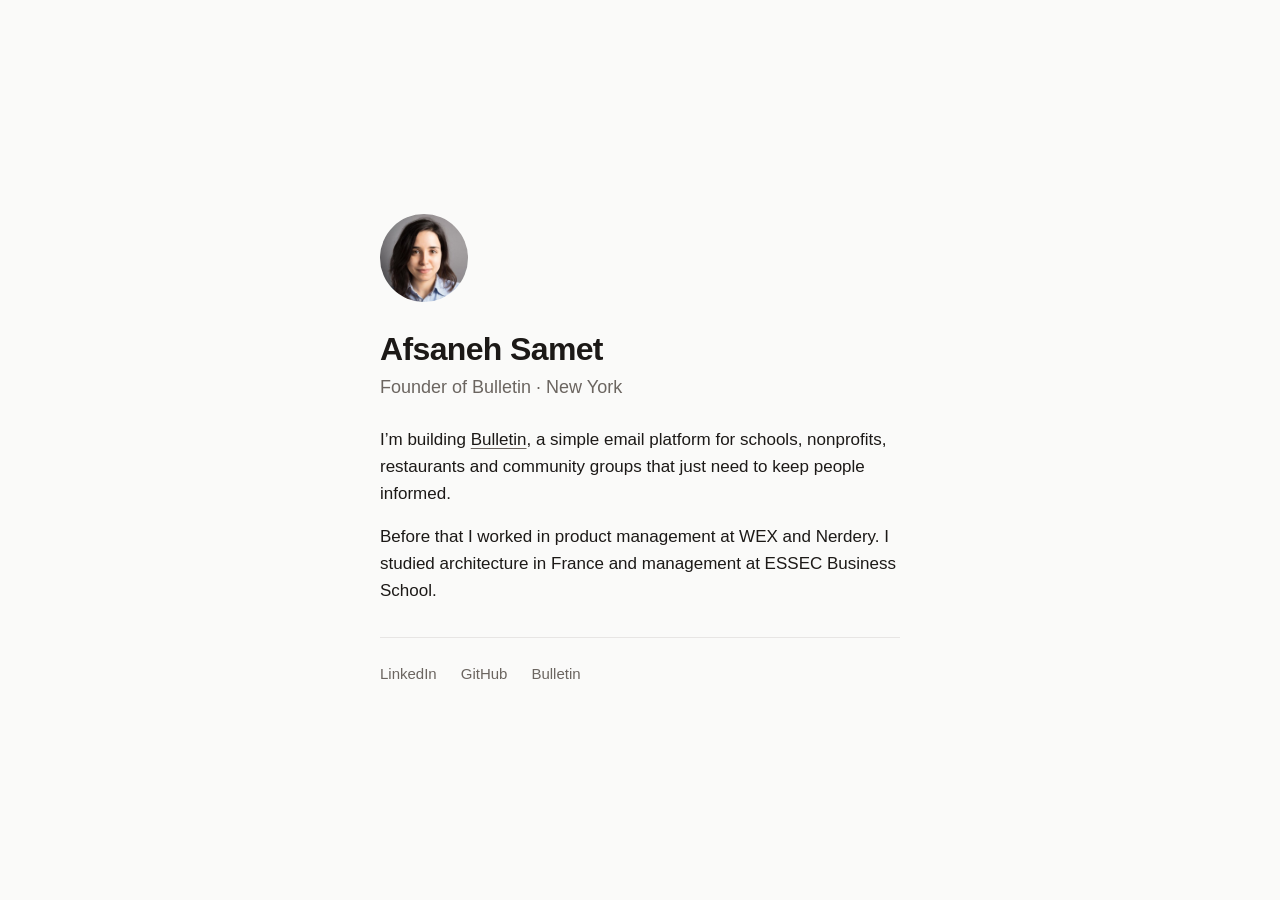
==== index.html @ 3fd0a4ca "Add simple personal landing page Co-Authored-By: Claude Opus 5.5 <noreply@anthropic.com>" ====
<!doctype html>
<html lang="en">
<head>
  <meta charset="utf-8">
  <meta name="viewport" content="width=device-width, initial-scale=1">
  <title>Afsaneh Samet</title>
  <meta name="description" content="Afsaneh Samet, founder of Bulletin. Based in New York.">
  <meta property="og:title" content="Afsaneh Samet">
  <meta property="og:description" content="Founder of Bulletin. Based in New York.">
  <meta property="og:image" content="https://afsanehs.github.io/assets/afsaneh.jpg">
  <meta name="color-scheme" content="light dark">
  <style>
    :root {
      --bg: #fafaf9;
      --text: #1c1917;
      --muted: #6b6560;
      --line: #e7e5e4;
      --accent: #1c1917;
    }
    @media (prefers-color-scheme: dark) {
      :root {
        --bg: #161514;
        --text: #f5f5f4;
        --muted: #a8a29e;
        --line: #33302e;
        --accent: #f5f5f4;
      }
    }
    * { box-sizing: border-box; }
    html, body { height: 100%; }
    body {
      margin: 0;
      display: grid;
      place-items: center;
      padding: 48px 24px;
      background: var(--bg);
      color: var(--text);
      font: 17px/1.6 -apple-system, BlinkMacSystemFont, "Segoe UI", Roboto, "Helvetica Neue", Arial, sans-serif;
      -webkit-font-smoothing: antialiased;
    }
    main { width: 100%; max-width: 520px; }
    img {
      display: block;
      width: 88px;
      height: 88px;
      margin-bottom: 28px;
      border-radius: 50%;
      object-fit: cover;
    }
    h1 {
      margin: 0;
      font-size: 32px;
      font-weight: 650;
      letter-spacing: -0.02em;
      line-height: 1.2;
    }
    .role { margin: 4px 0 24px; color: var(--muted); font-size: 18px; }
    p { margin: 0 0 16px; }
    a { color: inherit; }
    .bio a { text-decoration-color: var(--muted); text-underline-offset: 3px; }
    .bio a:hover { text-decoration-color: var(--accent); }
    nav {
      display: flex;
      flex-wrap: wrap;
      gap: 8px 24px;
      margin-top: 32px;
      padding-top: 24px;
      border-top: 1px solid var(--line);
    }
    nav a { color: var(--muted); font-size: 15px; text-decoration: none; }
    nav a:hover { color: var(--text); }
  </style>
</head>
<body>
  <main>
    <img src="assets/afsaneh.jpg" alt="Afsaneh Samet" width="88" height="88">
    <h1>Afsaneh Samet</h1>
    <p class="role">Founder of Bulletin · New York</p>
    <div class="bio">
      <p>I’m building <a href="https://ourbulletin.co">Bulletin</a>, a simple email platform for schools, nonprofits, restaurants and community groups that just need to keep people informed.</p>
      <p>Before that I worked in product management at WEX and Nerdery. I studied architecture in France and management at ESSEC Business School.</p>
    </div>
    <nav aria-label="Links">
      <a href="https://www.linkedin.com/in/afsaneh-samet/">LinkedIn</a>
      <a href="https://github.com/afsanehs">GitHub</a>
      <a href="https://ourbulletin.co">Bulletin</a>
    </nav>
  </main>
</body>
</html>
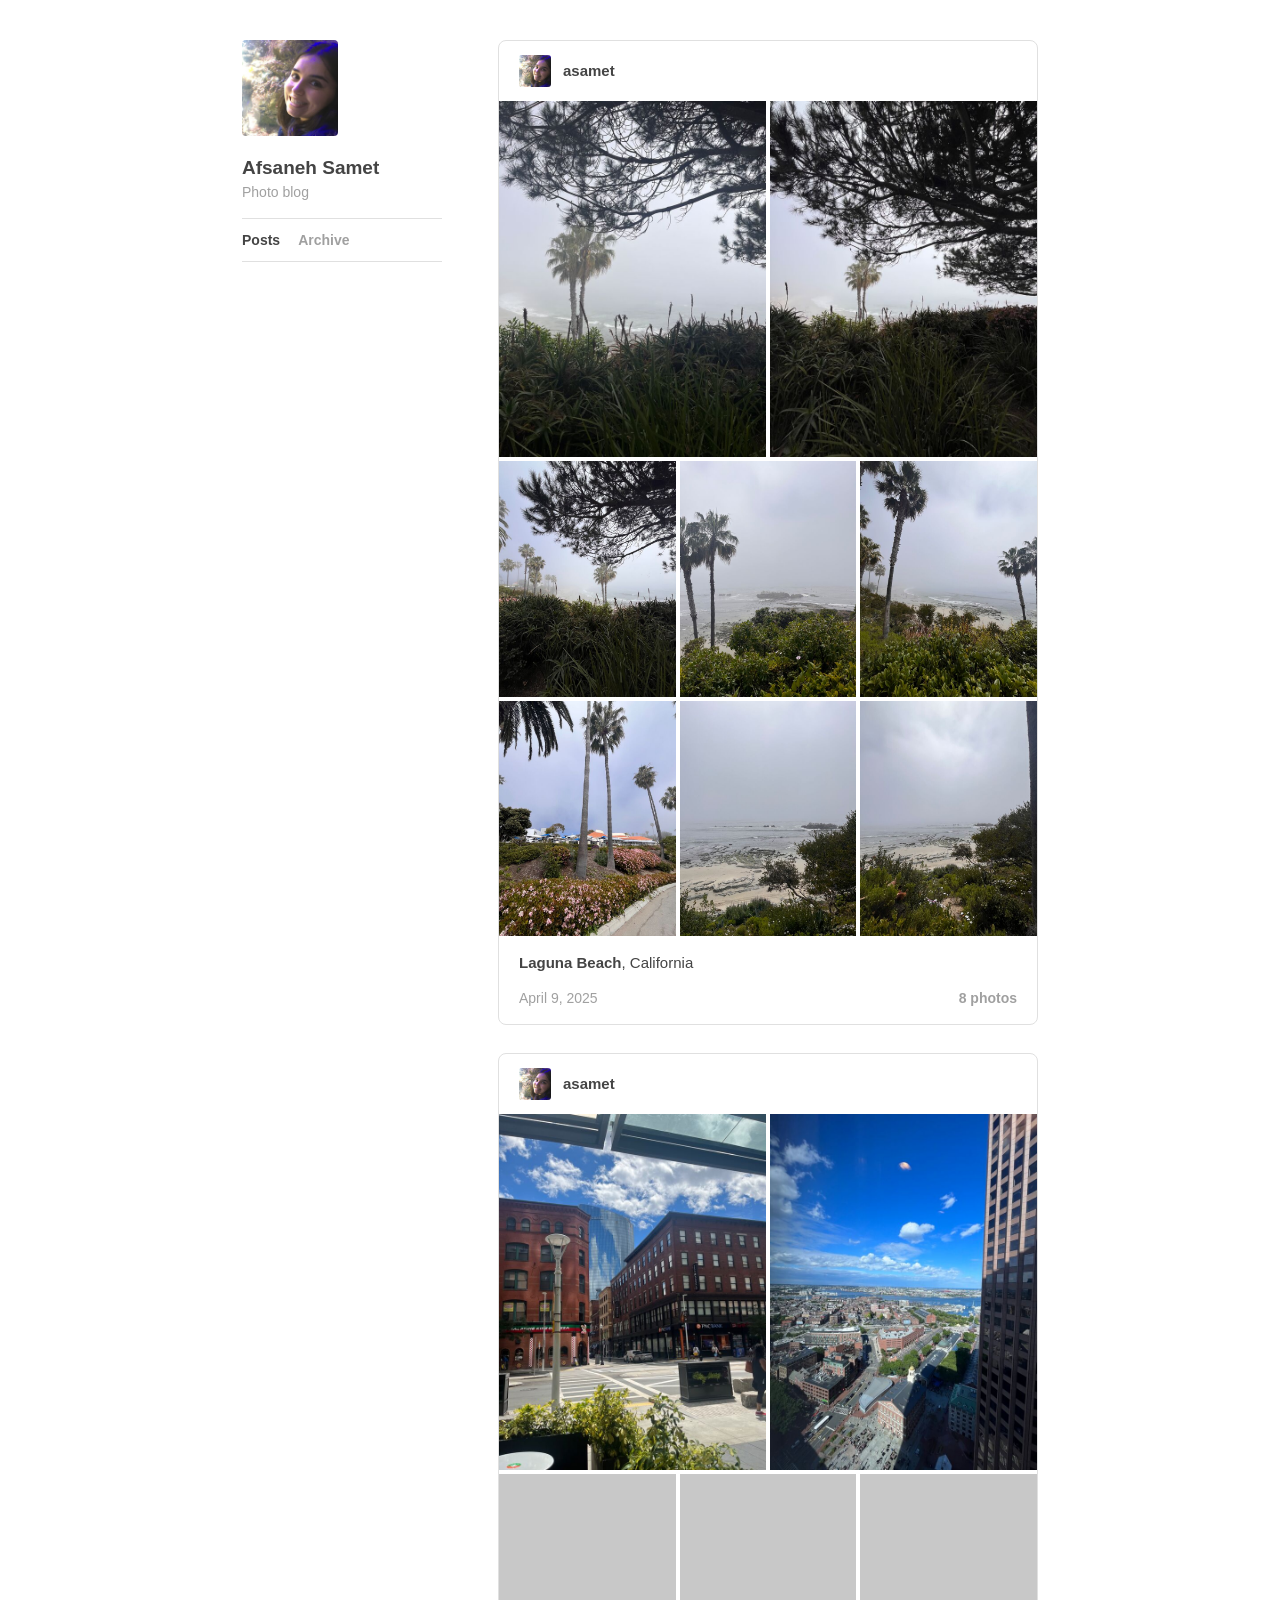
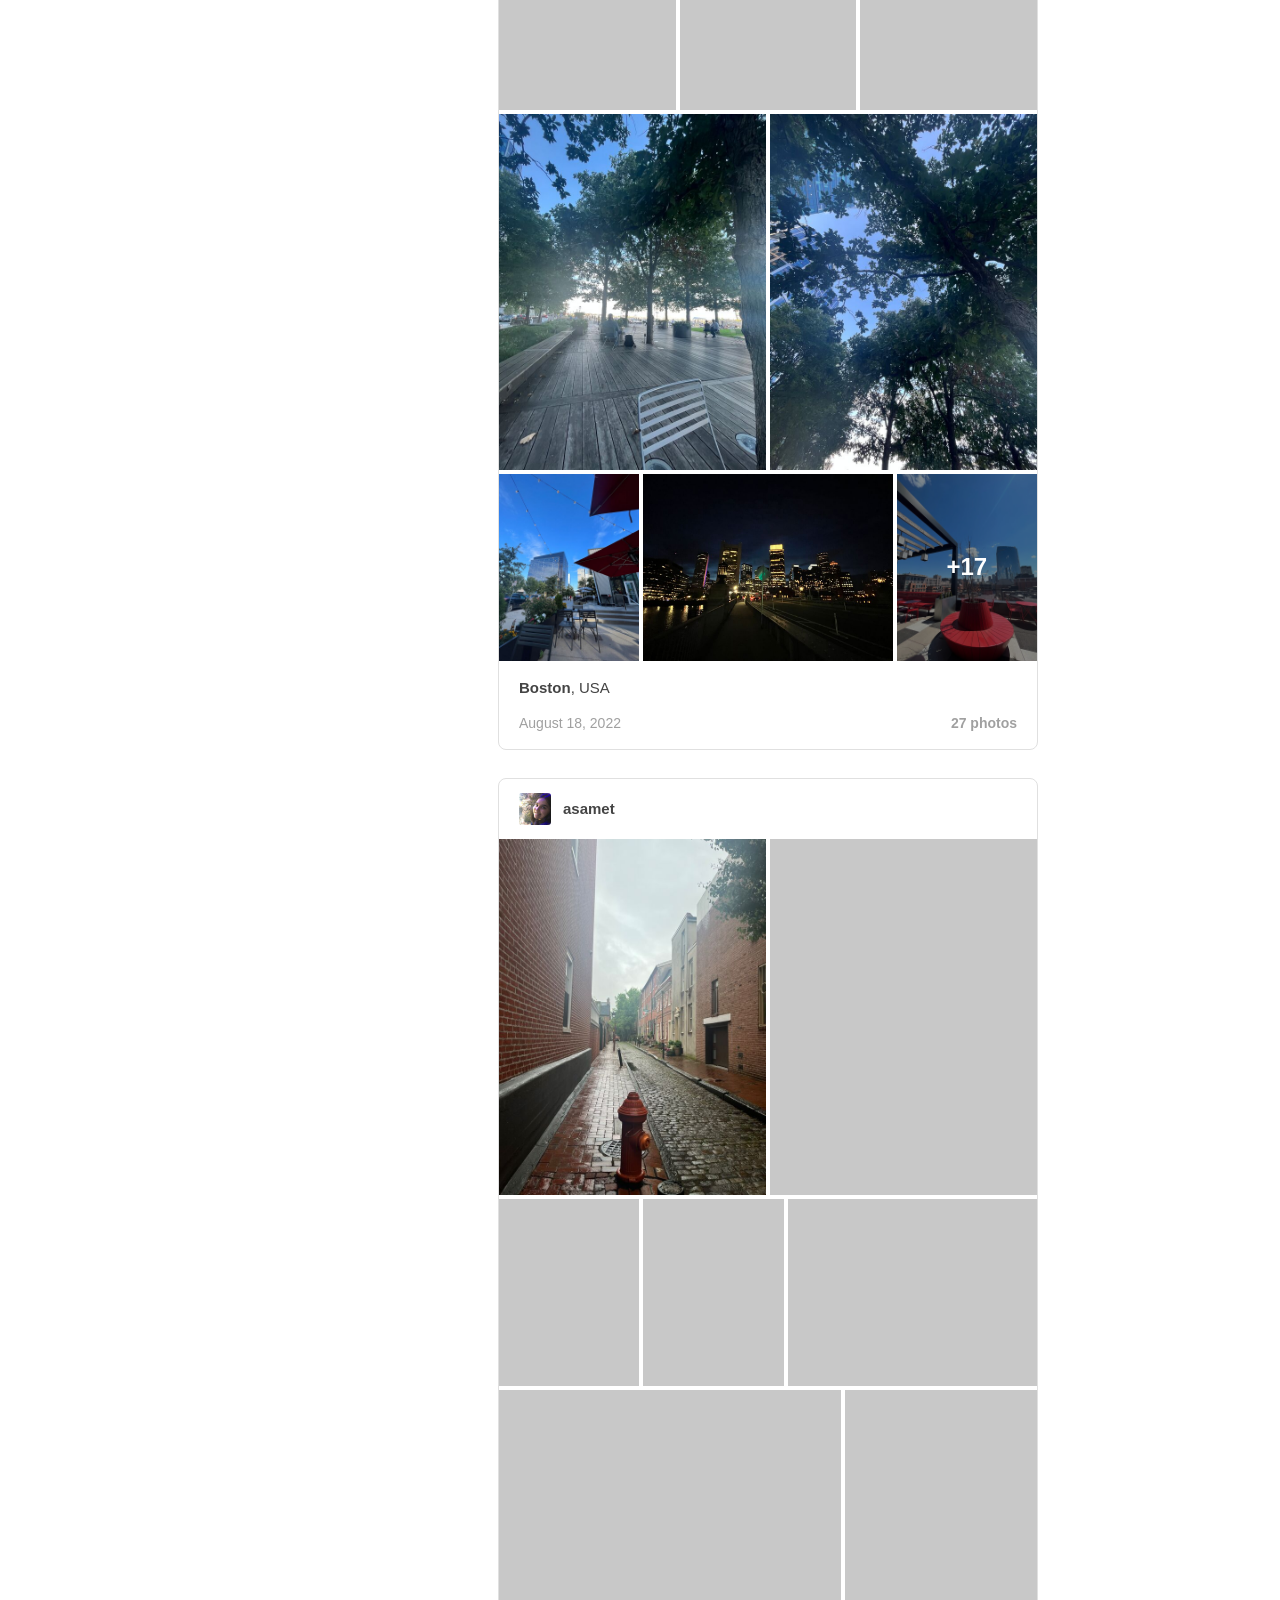
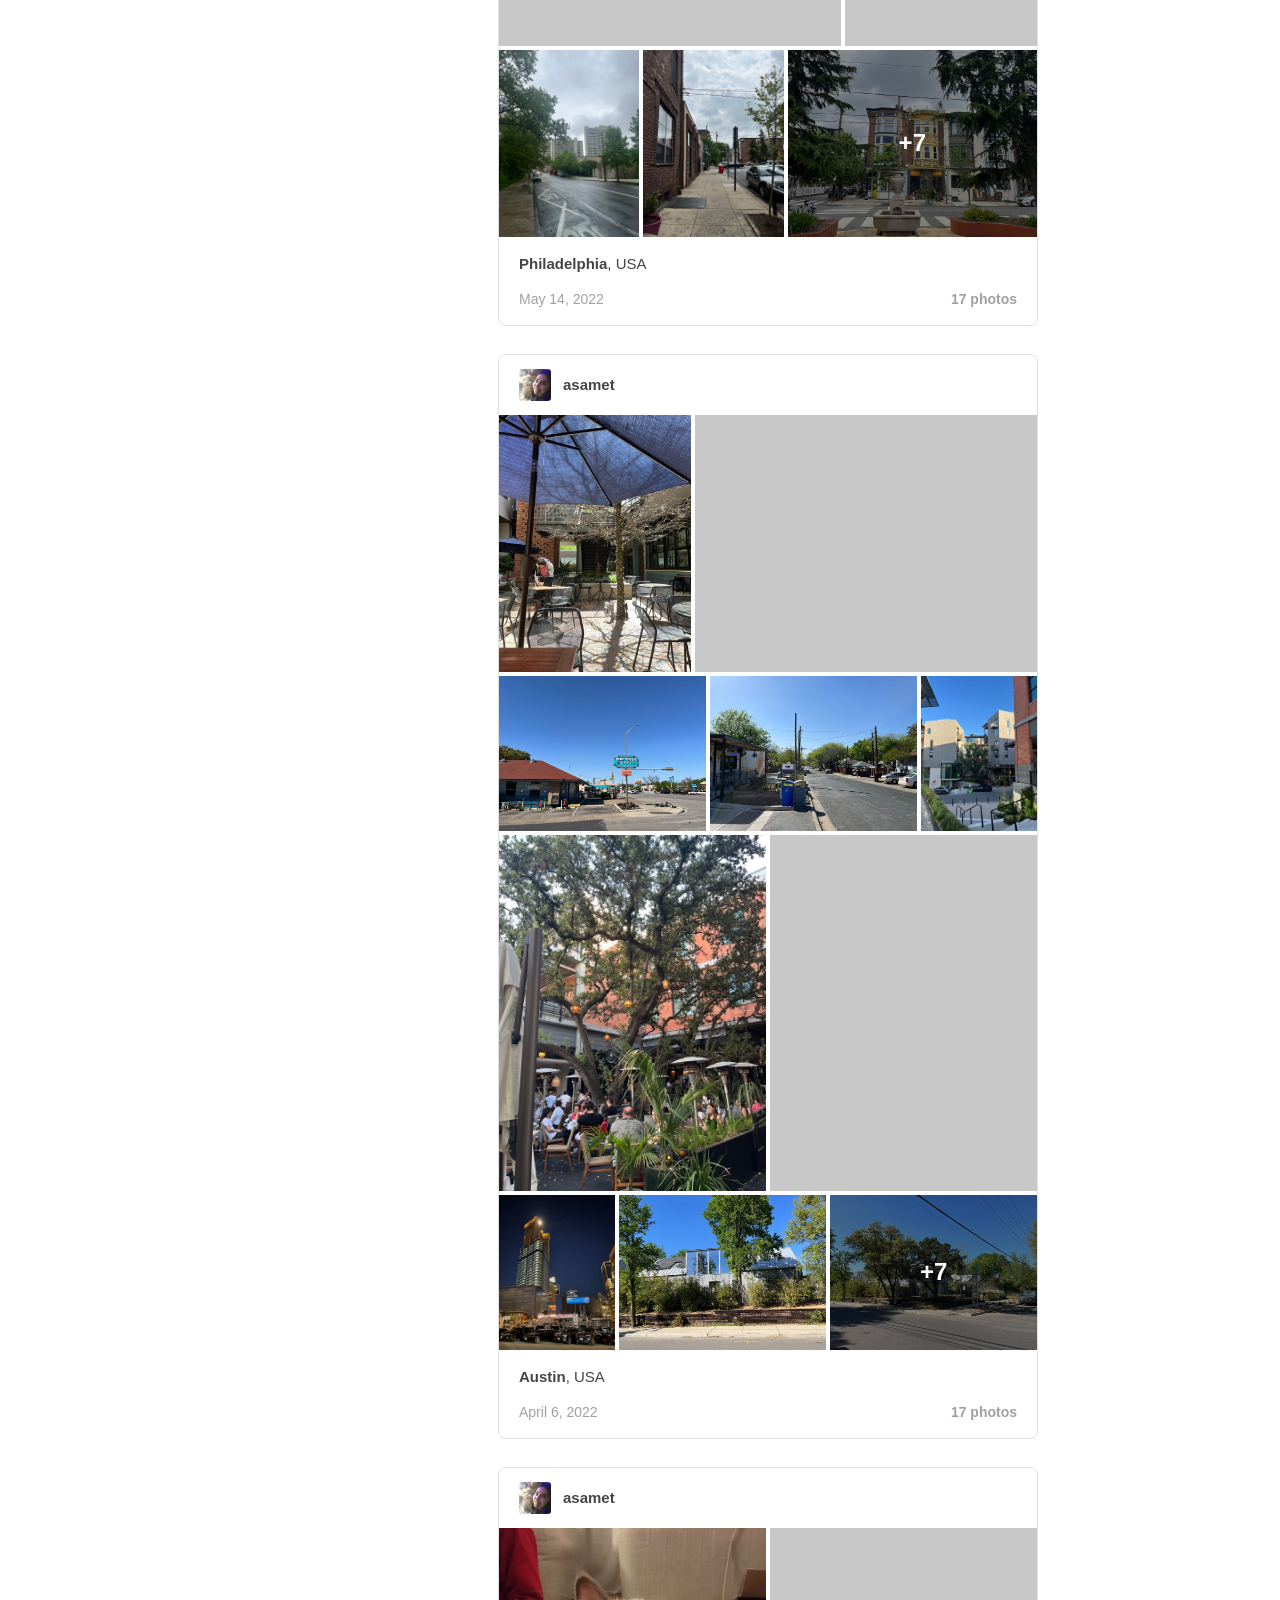
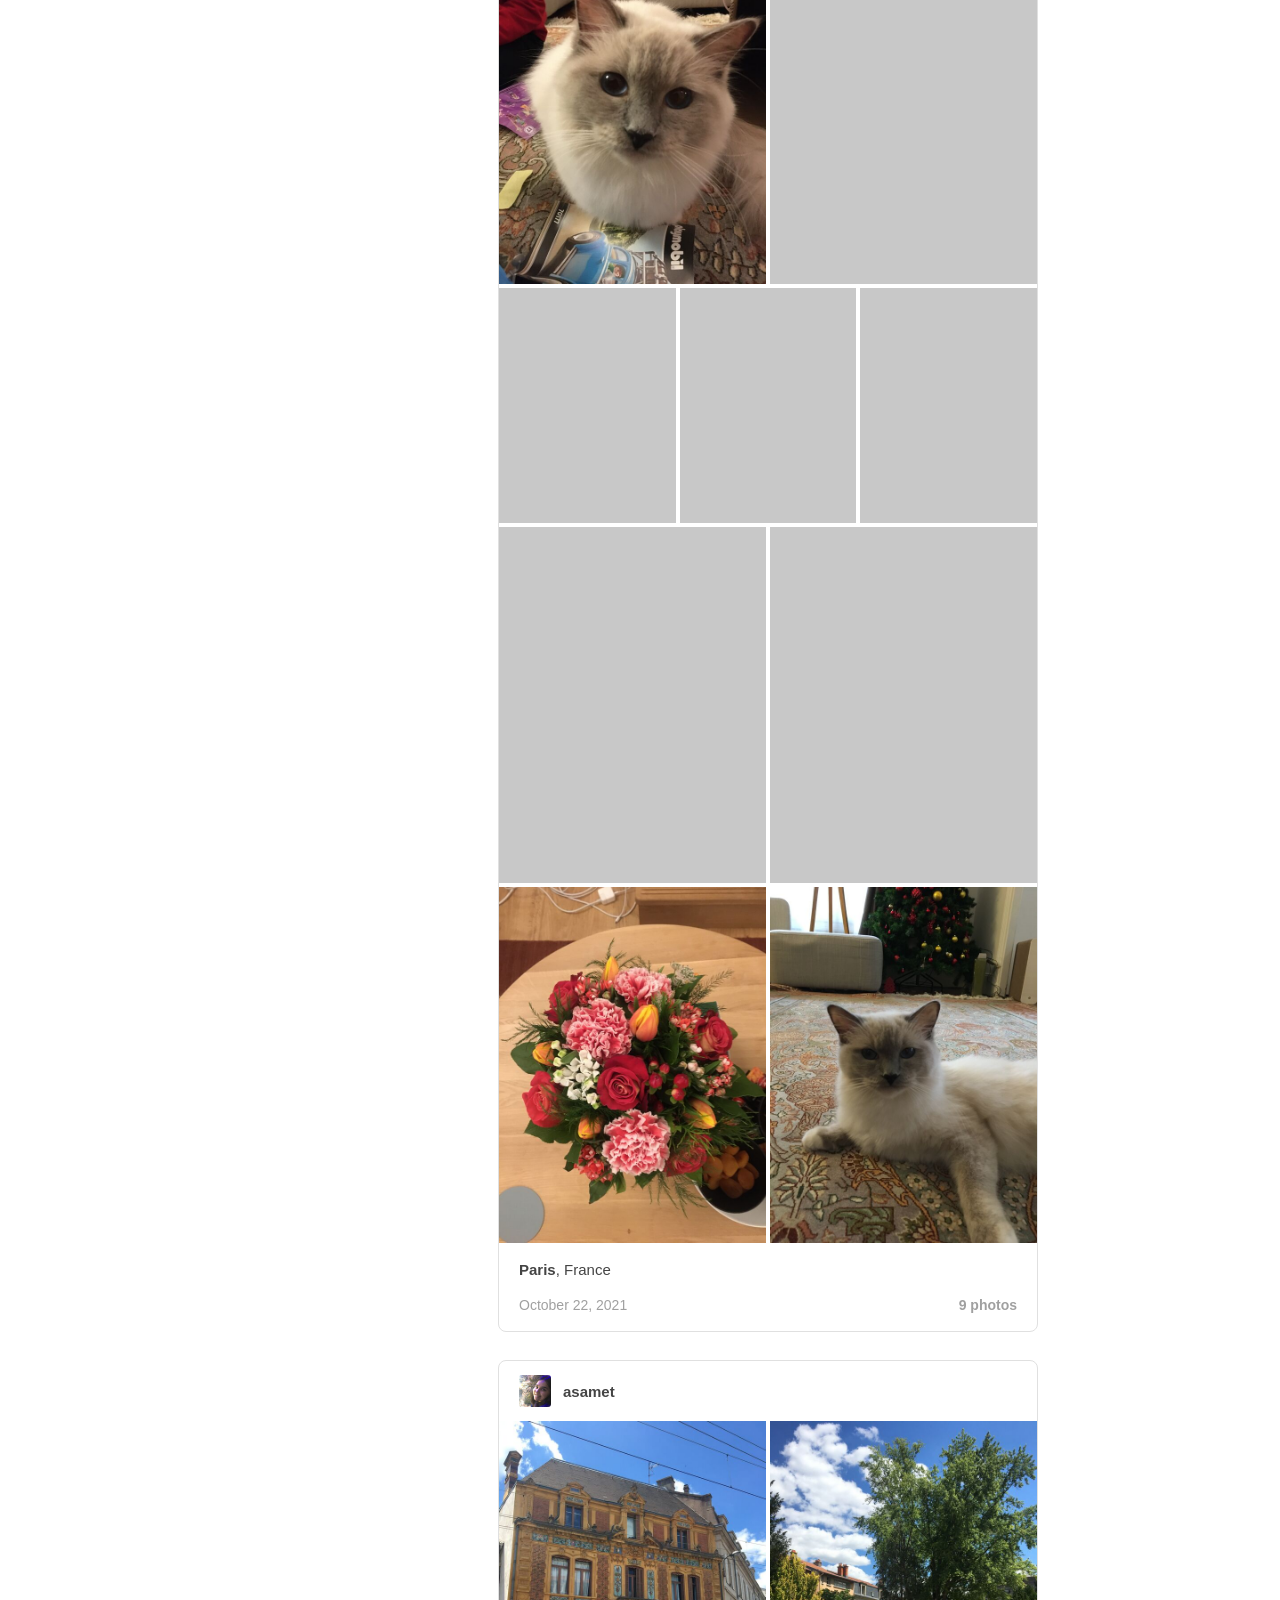
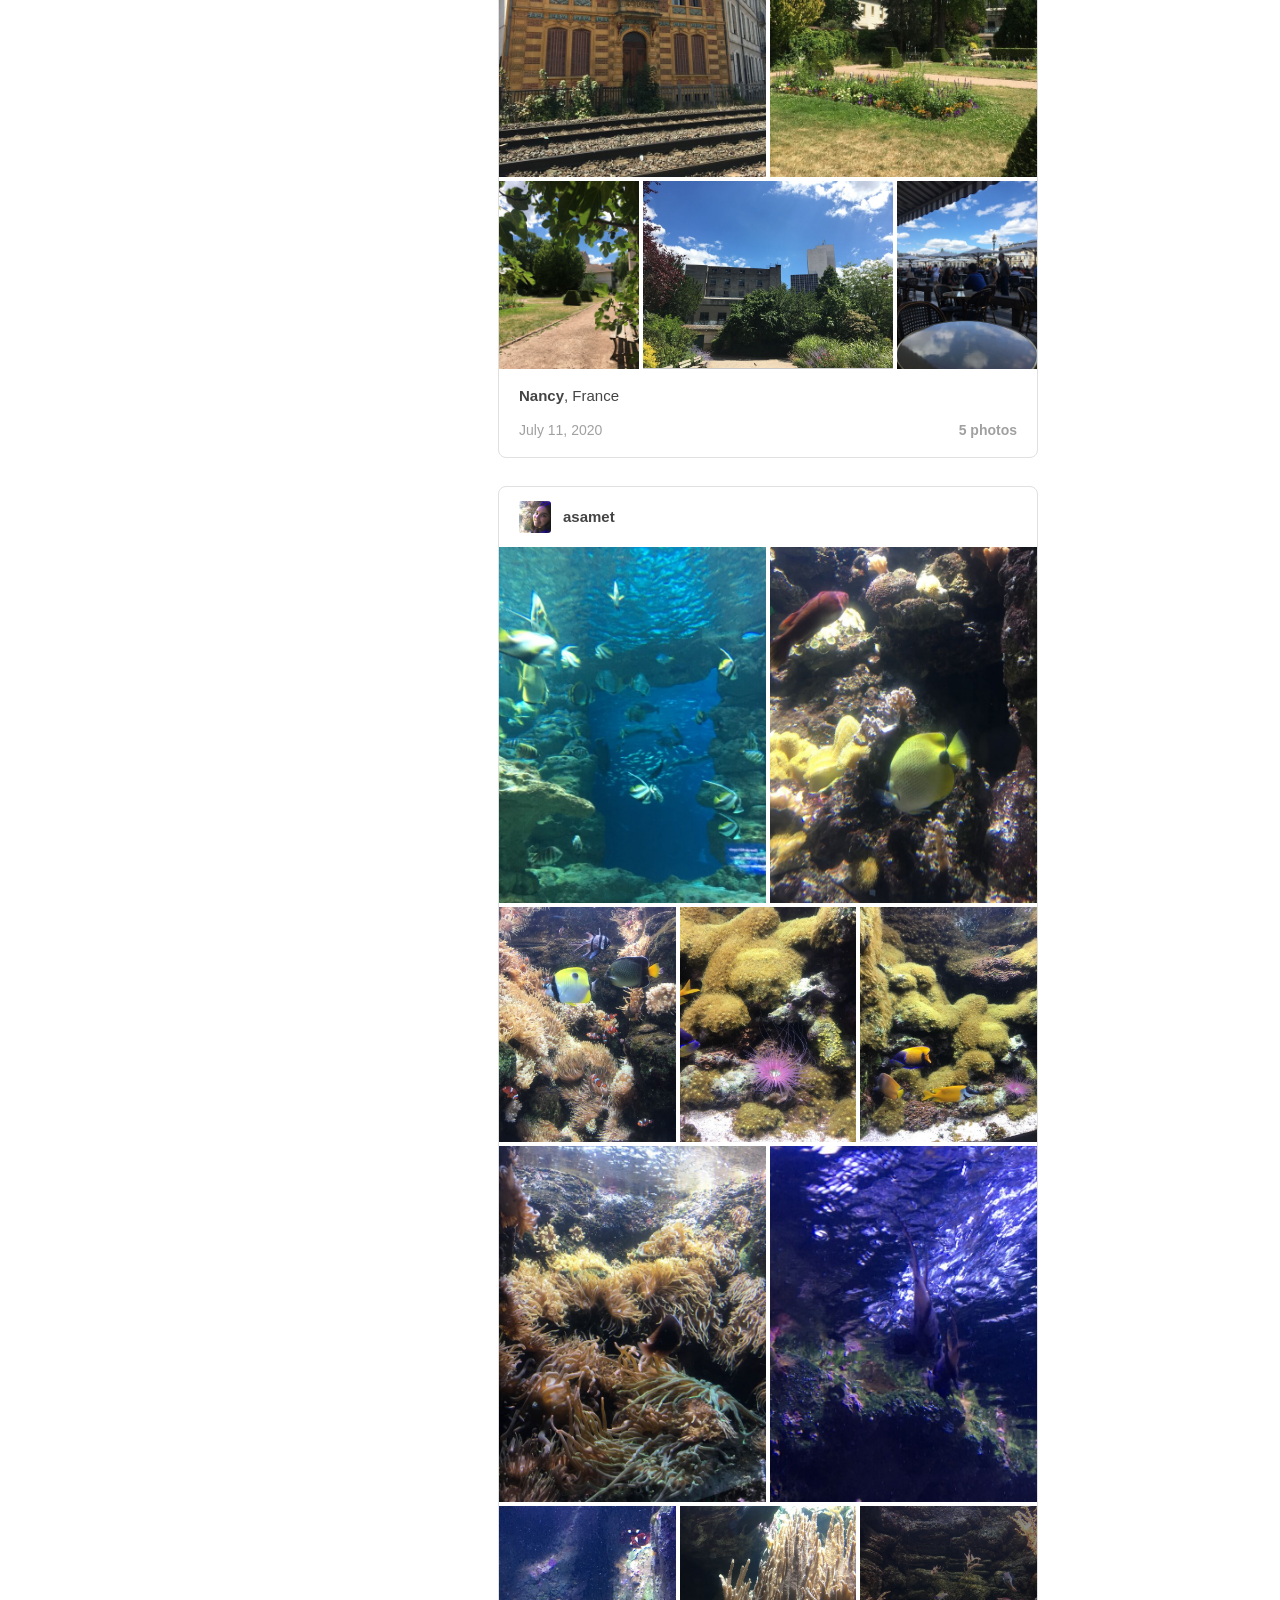
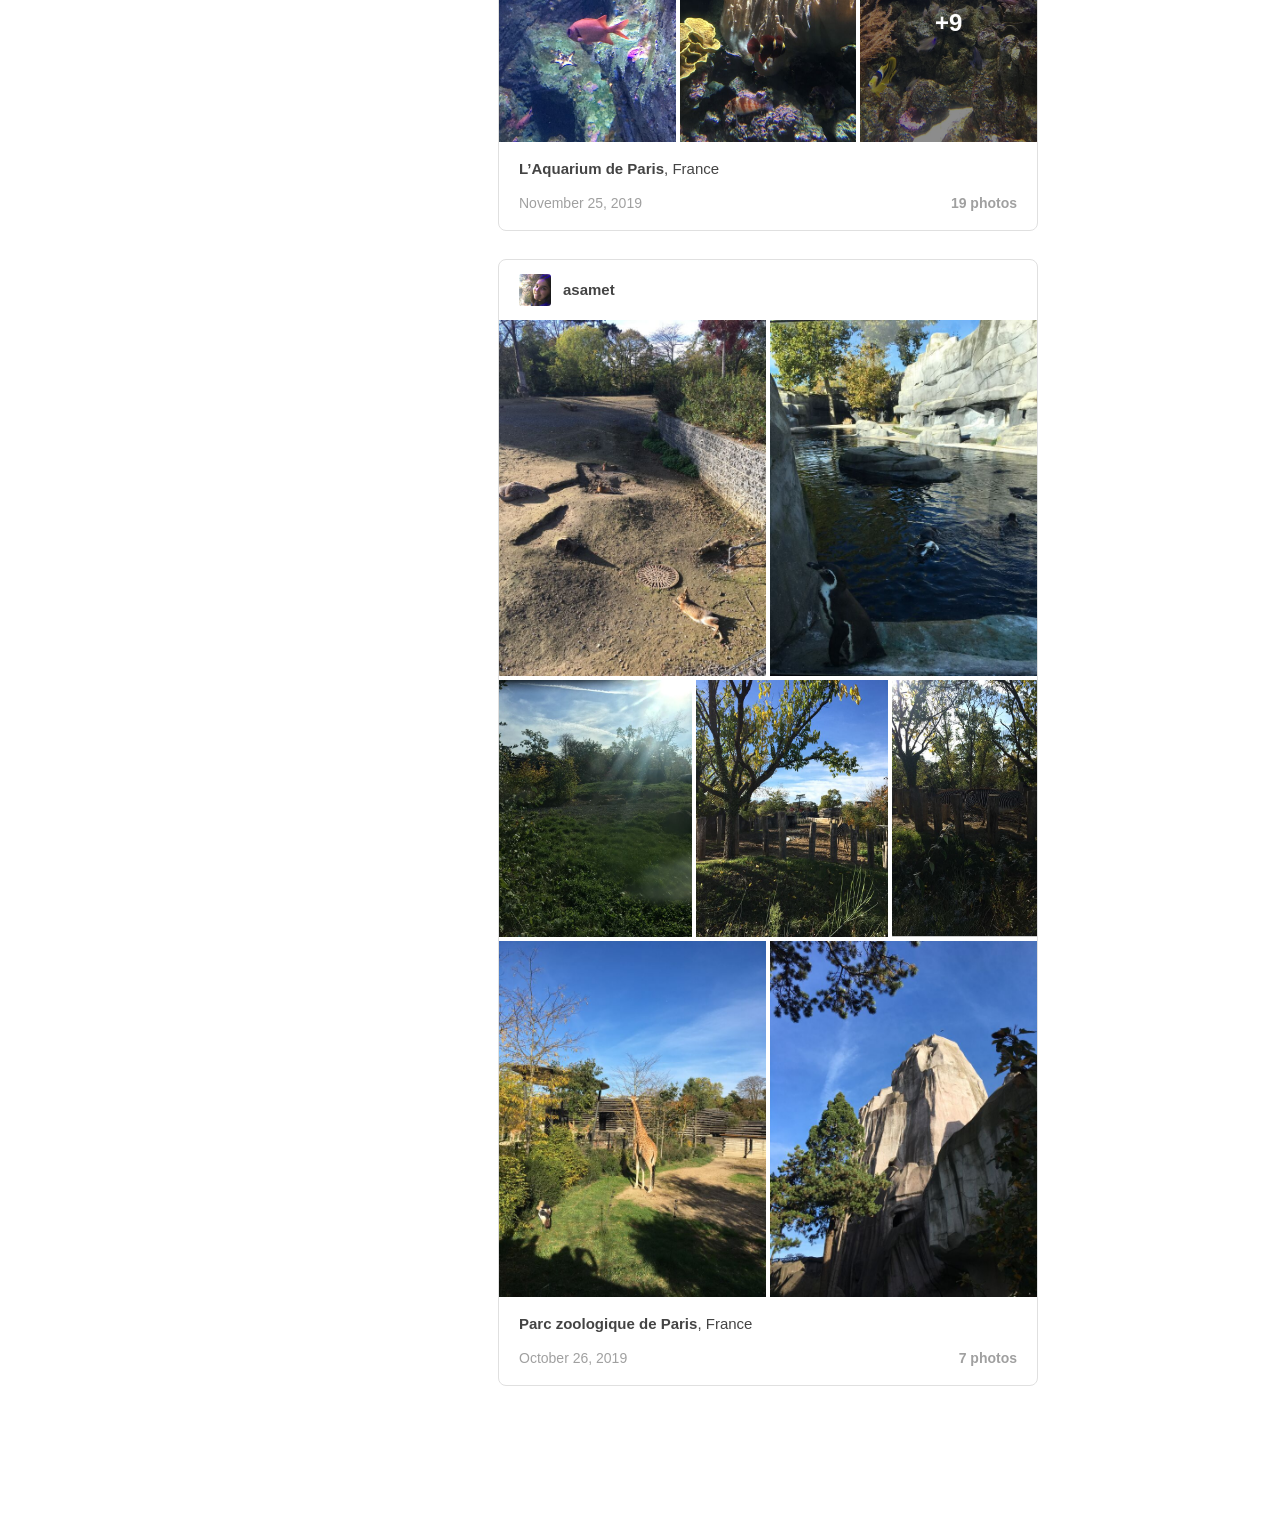
==== commit 51784530: "Replace landing page with a Tumblr-style travel photo blog Eight trip posts (109 photos) with photos" ====
--- a/index.html
+++ b/index.html
@@ -4,87 +4,147 @@
   <meta charset="utf-8">
   <meta name="viewport" content="width=device-width, initial-scale=1">
   <title>Afsaneh Samet</title>
-  <meta name="description" content="Afsaneh Samet, founder of Bulletin. Based in New York.">
+  <meta name="description" content="Photo blog">
   <meta property="og:title" content="Afsaneh Samet">
-  <meta property="og:description" content="Founder of Bulletin. Based in New York.">
-  <meta property="og:image" content="https://afsanehs.github.io/assets/afsaneh.jpg">
-  <meta name="color-scheme" content="light dark">
-  <style>
-    :root {
-      --bg: #fafaf9;
-      --text: #1c1917;
-      --muted: #6b6560;
-      --line: #e7e5e4;
-      --accent: #1c1917;
-    }
-    @media (prefers-color-scheme: dark) {
-      :root {
-        --bg: #161514;
-        --text: #f5f5f4;
-        --muted: #a8a29e;
-        --line: #33302e;
-        --accent: #f5f5f4;
-      }
-    }
-    * { box-sizing: border-box; }
-    html, body { height: 100%; }
-    body {
-      margin: 0;
-      display: grid;
-      place-items: center;
-      padding: 48px 24px;
-      background: var(--bg);
-      color: var(--text);
-      font: 17px/1.6 -apple-system, BlinkMacSystemFont, "Segoe UI", Roboto, "Helvetica Neue", Arial, sans-serif;
-      -webkit-font-smoothing: antialiased;
-    }
-    main { width: 100%; max-width: 520px; }
-    img {
-      display: block;
-      width: 88px;
-      height: 88px;
-      margin-bottom: 28px;
-      border-radius: 50%;
-      object-fit: cover;
-    }
-    h1 {
-      margin: 0;
-      font-size: 32px;
-      font-weight: 650;
-      letter-spacing: -0.02em;
-      line-height: 1.2;
-    }
-    .role { margin: 4px 0 24px; color: var(--muted); font-size: 18px; }
-    p { margin: 0 0 16px; }
-    a { color: inherit; }
-    .bio a { text-decoration-color: var(--muted); text-underline-offset: 3px; }
-    .bio a:hover { text-decoration-color: var(--accent); }
-    nav {
-      display: flex;
-      flex-wrap: wrap;
-      gap: 8px 24px;
-      margin-top: 32px;
-      padding-top: 24px;
-      border-top: 1px solid var(--line);
-    }
-    nav a { color: var(--muted); font-size: 15px; text-decoration: none; }
-    nav a:hover { color: var(--text); }
-  </style>
+  <meta property="og:description" content="Photo blog">
+  <meta property="og:type" content="website">
+  <meta property="og:url" content="https://afsanehs.github.io/">
+  <meta property="og:image" content="https://afsanehs.github.io/photos/laguna-beach-2025/img-5953-l.jpg">
+  <meta name="twitter:card" content="summary_large_image">
+  <link rel="icon" href="favicon.svg" type="image/svg+xml">
+  <link rel="stylesheet" href="style.css?v=4ae9316a">
+  <script src="blog.js?v=876ba4d9" defer></script>
 </head>
 <body>
-  <main>
-    <img src="assets/afsaneh.jpg" alt="Afsaneh Samet" width="88" height="88">
-    <h1>Afsaneh Samet</h1>
-    <p class="role">Founder of Bulletin · New York</p>
-    <div class="bio">
-      <p>I’m building <a href="https://ourbulletin.co">Bulletin</a>, a simple email platform for schools, nonprofits, restaurants and community groups that just need to keep people informed.</p>
-      <p>Before that I worked in product management at WEX and Nerdery. I studied architecture in France and management at ESSEC Business School.</p>
-    </div>
-    <nav aria-label="Links">
-      <a href="https://www.linkedin.com/in/afsaneh-samet/">LinkedIn</a>
-      <a href="https://github.com/afsanehs">GitHub</a>
-      <a href="https://ourbulletin.co">Bulletin</a>
-    </nav>
-  </main>
+  <div class="layout">
+    <header class="sidebar">
+      <a class="avatar" href="./"><img src="assets/avatar.jpg" alt="" width="96" height="96"></a>
+      <p class="blog-title"><a href="./">Afsaneh Samet</a></p>
+      <p class="desc">Photo blog</p>
+      <nav class="links" aria-label="Site"><a href="./" aria-current="page">Posts</a><a href="archive.html">Archive</a></nav>
+    </header>
+    <main>
+    <article class="post" id="laguna-beach-2025" data-label="Laguna Beach, California">
+      <header class="post-head">
+        <a class="post-avatar" href="./" tabindex="-1" aria-hidden="true"><img src="assets/avatar.jpg" alt="" width="32" height="32"></a>
+        <a class="handle" href="./">asamet</a>
+      </header>
+      <div class="photoset"><div class="row"><a class="ph" href="photos/laguna-beach-2025/img-5953-l.jpg" style="flex-grow:0.7500"><img src="photos/laguna-beach-2025/img-5953-s.jpg" srcset="photos/laguna-beach-2025/img-5953-s.jpg 600w, photos/laguna-beach-2025/img-5953-l.jpg 1200w" sizes="(max-width: 540px) 50vw, 250px" width="600" height="800" fetchpriority="high" decoding="async" alt="Laguna Beach, photo 1 of 8"></a><a class="ph" href="photos/laguna-beach-2025/img-5954-l.jpg" style="flex-grow:0.7500"><img src="photos/laguna-beach-2025/img-5954-s.jpg" srcset="photos/laguna-beach-2025/img-5954-s.jpg 600w, photos/laguna-beach-2025/img-5954-l.jpg 1200w" sizes="(max-width: 540px) 50vw, 250px" width="600" height="800" loading="lazy" decoding="async" alt="Laguna Beach, photo 2 of 8"></a></div><div class="row"><a class="ph" href="photos/laguna-beach-2025/img-5961-l.jpg" style="flex-grow:0.7500"><img src="photos/laguna-beach-2025/img-5961-s.jpg" srcset="photos/laguna-beach-2025/img-5961-s.jpg 600w, photos/laguna-beach-2025/img-5961-l.jpg 1200w" sizes="(max-width: 540px) 33vw, 167px" width="600" height="800" loading="lazy" decoding="async" alt="Laguna Beach, photo 3 of 8"></a><a class="ph" href="photos/laguna-beach-2025/img-5966-l.jpg" style="flex-grow:0.7500"><img src="photos/laguna-beach-2025/img-5966-s.jpg" srcset="photos/laguna-beach-2025/img-5966-s.jpg 600w, photos/laguna-beach-2025/img-5966-l.jpg 1200w" sizes="(max-width: 540px) 33vw, 167px" width="600" height="800" loading="lazy" decoding="async" alt="Laguna Beach, photo 4 of 8"></a><a class="ph" href="photos/laguna-beach-2025/img-5969-l.jpg" style="flex-grow:0.7500"><img src="photos/laguna-beach-2025/img-5969-s.jpg" srcset="photos/laguna-beach-2025/img-5969-s.jpg 600w, photos/laguna-beach-2025/img-5969-l.jpg 1200w" sizes="(max-width: 540px) 33vw, 167px" width="600" height="800" loading="lazy" decoding="async" alt="Laguna Beach, photo 5 of 8"></a></div><div class="row"><a class="ph" href="photos/laguna-beach-2025/img-5974-l.jpg" style="flex-grow:0.7500"><img src="photos/laguna-beach-2025/img-5974-s.jpg" srcset="photos/laguna-beach-2025/img-5974-s.jpg 600w, photos/laguna-beach-2025/img-5974-l.jpg 1200w" sizes="(max-width: 540px) 33vw, 167px" width="600" height="800" loading="lazy" decoding="async" alt="Laguna Beach, photo 6 of 8"></a><a class="ph" href="photos/laguna-beach-2025/img-5975-l.jpg" style="flex-grow:0.7500"><img src="photos/laguna-beach-2025/img-5975-s.jpg" srcset="photos/laguna-beach-2025/img-5975-s.jpg 600w, photos/laguna-beach-2025/img-5975-l.jpg 1200w" sizes="(max-width: 540px) 33vw, 167px" width="600" height="800" loading="lazy" decoding="async" alt="Laguna Beach, photo 7 of 8"></a><a class="ph" href="photos/laguna-beach-2025/img-5976-l.jpg" style="flex-grow:0.7500"><img src="photos/laguna-beach-2025/img-5976-s.jpg" srcset="photos/laguna-beach-2025/img-5976-s.jpg 600w, photos/laguna-beach-2025/img-5976-l.jpg 1200w" sizes="(max-width: 540px) 33vw, 167px" width="600" height="800" loading="lazy" decoding="async" alt="Laguna Beach, photo 8 of 8"></a></div></div>
+      <div class="post-body">
+        <p class="where"><b>Laguna Beach</b>, California</p>
+      </div>
+      <footer class="post-foot">
+        <span><a href="#laguna-beach-2025"><time datetime="2025-04-09">April 9, 2025</time></a></span>
+        <span class="count">8 photos</span>
+      </footer>
+    </article>
+    <article class="post" id="boston-2022" data-label="Boston, USA">
+      <header class="post-head">
+        <a class="post-avatar" href="./" tabindex="-1" aria-hidden="true"><img src="assets/avatar.jpg" alt="" width="32" height="32"></a>
+        <a class="handle" href="./">asamet</a>
+      </header>
+      <div class="photoset"><div class="row"><a class="ph" href="photos/boston-2022/img-5972-l.jpg" style="flex-grow:0.7500"><img src="photos/boston-2022/img-5972-s.jpg" srcset="photos/boston-2022/img-5972-s.jpg 600w, photos/boston-2022/img-5972-l.jpg 1200w" sizes="(max-width: 540px) 50vw, 250px" width="600" height="800" loading="lazy" decoding="async" alt="Boston, photo 1 of 27"></a><a class="ph" href="photos/boston-2022/img-5992-l.jpg" style="flex-grow:0.7500"><img src="photos/boston-2022/img-5992-s.jpg" srcset="photos/boston-2022/img-5992-s.jpg 600w, photos/boston-2022/img-5992-l.jpg 1200w" sizes="(max-width: 540px) 50vw, 250px" width="600" height="800" loading="lazy" decoding="async" alt="Boston, photo 2 of 27"></a></div><div class="row"><a class="ph" href="photos/boston-2022/img-5999-l.jpg" style="flex-grow:0.7500"><img src="photos/boston-2022/img-5999-s.jpg" srcset="photos/boston-2022/img-5999-s.jpg 600w, photos/boston-2022/img-5999-l.jpg 1200w" sizes="(max-width: 540px) 33vw, 167px" width="600" height="800" loading="lazy" decoding="async" alt="Boston, photo 3 of 27"></a><a class="ph" href="photos/boston-2022/img-6002-l.jpg" style="flex-grow:0.7500"><img src="photos/boston-2022/img-6002-s.jpg" srcset="photos/boston-2022/img-6002-s.jpg 600w, photos/boston-2022/img-6002-l.jpg 1200w" sizes="(max-width: 540px) 33vw, 167px" width="600" height="800" loading="lazy" decoding="async" alt="Boston, photo 4 of 27"></a><a class="ph" href="photos/boston-2022/img-6019-l.jpg" style="flex-grow:0.7500"><img src="photos/boston-2022/img-6019-s.jpg" srcset="photos/boston-2022/img-6019-s.jpg 600w, photos/boston-2022/img-6019-l.jpg 1200w" sizes="(max-width: 540px) 33vw, 167px" width="600" height="800" loading="lazy" decoding="async" alt="Boston, photo 5 of 27"></a></div><div class="row"><a class="ph" href="photos/boston-2022/img-6023-l.jpg" style="flex-grow:0.7500"><img src="photos/boston-2022/img-6023-s.jpg" srcset="photos/boston-2022/img-6023-s.jpg 600w, photos/boston-2022/img-6023-l.jpg 1200w" sizes="(max-width: 540px) 50vw, 250px" width="600" height="800" loading="lazy" decoding="async" alt="Boston, photo 6 of 27"></a><a class="ph" href="photos/boston-2022/img-6025-l.jpg" style="flex-grow:0.7500"><img src="photos/boston-2022/img-6025-s.jpg" srcset="photos/boston-2022/img-6025-s.jpg 600w, photos/boston-2022/img-6025-l.jpg 1200w" sizes="(max-width: 540px) 50vw, 250px" width="600" height="800" loading="lazy" decoding="async" alt="Boston, photo 7 of 27"></a></div><div class="row"><a class="ph" href="photos/boston-2022/img-6037-l.jpg" style="flex-grow:0.7500"><img src="photos/boston-2022/img-6037-s.jpg" srcset="photos/boston-2022/img-6037-s.jpg 600w, photos/boston-2022/img-6037-l.jpg 1200w" sizes="(max-width: 540px) 26vw, 132px" width="600" height="800" loading="lazy" decoding="async" alt="Boston, photo 8 of 27"></a><a class="ph" href="photos/boston-2022/img-6054-l.jpg" style="flex-grow:1.3333"><img src="photos/boston-2022/img-6054-s.jpg" srcset="photos/boston-2022/img-6054-s.jpg 800w, photos/boston-2022/img-6054-l.jpg 1600w" sizes="(max-width: 540px) 47vw, 235px" width="800" height="600" loading="lazy" decoding="async" alt="Boston, photo 9 of 27"></a><a class="ph more" href="photos/boston-2022/img-6067-l.jpg" style="flex-grow:0.7500" data-more="+17"><img src="photos/boston-2022/img-6067-s.jpg" srcset="photos/boston-2022/img-6067-s.jpg 600w, photos/boston-2022/img-6067-l.jpg 1200w" sizes="(max-width: 540px) 26vw, 132px" width="600" height="800" loading="lazy" decoding="async" alt="Boston, photo 10 of 27"></a></div><a class="ph" href="photos/boston-2022/img-6069-l.jpg" data-small="photos/boston-2022/img-6069-s.jpg" aria-label="Boston, photo 11 of 27" hidden></a><a class="ph" href="photos/boston-2022/img-6080-l.jpg" data-small="photos/boston-2022/img-6080-s.jpg" aria-label="Boston, photo 12 of 27" hidden></a><a class="ph" href="photos/boston-2022/img-6087-l.jpg" data-small="photos/boston-2022/img-6087-s.jpg" aria-label="Boston, photo 13 of 27" hidden></a><a class="ph" href="photos/boston-2022/img-6090-l.jpg" data-small="photos/boston-2022/img-6090-s.jpg" aria-label="Boston, photo 14 of 27" hidden></a><a class="ph" href="photos/boston-2022/img-6103-l.jpg" data-small="photos/boston-2022/img-6103-s.jpg" aria-label="Boston, photo 15 of 27" hidden></a><a class="ph" href="photos/boston-2022/img-6111-l.jpg" data-small="photos/boston-2022/img-6111-s.jpg" aria-label="Boston, photo 16 of 27" hidden></a><a class="ph" href="photos/boston-2022/img-6121-l.jpg" data-small="photos/boston-2022/img-6121-s.jpg" aria-label="Boston, photo 17 of 27" hidden></a><a class="ph" href="photos/boston-2022/img-6129-l.jpg" data-small="photos/boston-2022/img-6129-s.jpg" aria-label="Boston, photo 18 of 27" hidden></a><a class="ph" href="photos/boston-2022/img-6131-l.jpg" data-small="photos/boston-2022/img-6131-s.jpg" aria-label="Boston, photo 19 of 27" hidden></a><a class="ph" href="photos/boston-2022/img-6159-l.jpg" data-small="photos/boston-2022/img-6159-s.jpg" aria-label="Boston, photo 20 of 27" hidden></a><a class="ph" href="photos/boston-2022/img-6169-l.jpg" data-small="photos/boston-2022/img-6169-s.jpg" aria-label="Boston, photo 21 of 27" hidden></a><a class="ph" href="photos/boston-2022/img-6175-l.jpg" data-small="photos/boston-2022/img-6175-s.jpg" aria-label="Boston, photo 22 of 27" hidden></a><a class="ph" href="photos/boston-2022/img-6186-l.jpg" data-small="photos/boston-2022/img-6186-s.jpg" aria-label="Boston, photo 23 of 27" hidden></a><a class="ph" href="photos/boston-2022/img-6189-l.jpg" data-small="photos/boston-2022/img-6189-s.jpg" aria-label="Boston, photo 24 of 27" hidden></a><a class="ph" href="photos/boston-2022/img-6193-l.jpg" data-small="photos/boston-2022/img-6193-s.jpg" aria-label="Boston, photo 25 of 27" hidden></a><a class="ph" href="photos/boston-2022/2d2d6ec8-7afd-4d84-8cda-db9c4dc7357f-l.jpg" data-small="photos/boston-2022/2d2d6ec8-7afd-4d84-8cda-db9c4dc7357f-s.jpg" aria-label="Boston, photo 26 of 27" hidden></a><a class="ph" href="photos/boston-2022/2f8f0752-1d04-48d3-9abf-73188d89f2db-l.jpg" data-small="photos/boston-2022/2f8f0752-1d04-48d3-9abf-73188d89f2db-s.jpg" aria-label="Boston, photo 27 of 27" hidden></a></div>
+      <div class="post-body">
+        <p class="where"><b>Boston</b>, USA</p>
+      </div>
+      <footer class="post-foot">
+        <span><a href="#boston-2022"><time datetime="2022-08-18">August 18, 2022</time></a></span>
+        <span class="count">27 photos</span>
+      </footer>
+    </article>
+    <article class="post" id="philadelphia-2022" data-label="Philadelphia, USA">
+      <header class="post-head">
+        <a class="post-avatar" href="./" tabindex="-1" aria-hidden="true"><img src="assets/avatar.jpg" alt="" width="32" height="32"></a>
+        <a class="handle" href="./">asamet</a>
+      </header>
+      <div class="photoset"><div class="row"><a class="ph" href="photos/philadelphia-2022/img-3166-l.jpg" style="flex-grow:0.7500"><img src="photos/philadelphia-2022/img-3166-s.jpg" srcset="photos/philadelphia-2022/img-3166-s.jpg 600w, photos/philadelphia-2022/img-3166-l.jpg 1200w" sizes="(max-width: 540px) 50vw, 250px" width="600" height="800" loading="lazy" decoding="async" alt="Philadelphia, photo 1 of 17"></a><a class="ph" href="photos/philadelphia-2022/img-3174-l.jpg" style="flex-grow:0.7500"><img src="photos/philadelphia-2022/img-3174-s.jpg" srcset="photos/philadelphia-2022/img-3174-s.jpg 600w, photos/philadelphia-2022/img-3174-l.jpg 1200w" sizes="(max-width: 540px) 50vw, 250px" width="600" height="800" loading="lazy" decoding="async" alt="Philadelphia, photo 2 of 17"></a></div><div class="row"><a class="ph" href="photos/philadelphia-2022/img-3175-l.jpg" style="flex-grow:0.7500"><img src="photos/philadelphia-2022/img-3175-s.jpg" srcset="photos/philadelphia-2022/img-3175-s.jpg 600w, photos/philadelphia-2022/img-3175-l.jpg 1200w" sizes="(max-width: 540px) 26vw, 132px" width="600" height="800" loading="lazy" decoding="async" alt="Philadelphia, photo 3 of 17"></a><a class="ph" href="photos/philadelphia-2022/img-3191-l.jpg" style="flex-grow:0.7500"><img src="photos/philadelphia-2022/img-3191-s.jpg" srcset="photos/philadelphia-2022/img-3191-s.jpg 600w, photos/philadelphia-2022/img-3191-l.jpg 1200w" sizes="(max-width: 540px) 26vw, 132px" width="600" height="800" loading="lazy" decoding="async" alt="Philadelphia, photo 4 of 17"></a><a class="ph" href="photos/philadelphia-2022/img-3196-l.jpg" style="flex-grow:1.3333"><img src="photos/philadelphia-2022/img-3196-s.jpg" srcset="photos/philadelphia-2022/img-3196-s.jpg 800w, photos/philadelphia-2022/img-3196-l.jpg 1600w" sizes="(max-width: 540px) 47vw, 235px" width="800" height="600" loading="lazy" decoding="async" alt="Philadelphia, photo 5 of 17"></a></div><div class="row"><a class="ph" href="photos/philadelphia-2022/img-3198-l.jpg" style="flex-grow:1.3333"><img src="photos/philadelphia-2022/img-3198-s.jpg" srcset="photos/philadelphia-2022/img-3198-s.jpg 800w, photos/philadelphia-2022/img-3198-l.jpg 1600w" sizes="(max-width: 540px) 64vw, 320px" width="800" height="600" loading="lazy" decoding="async" alt="Philadelphia, photo 6 of 17"></a><a class="ph" href="photos/philadelphia-2022/img-3204-l.jpg" style="flex-grow:0.7500"><img src="photos/philadelphia-2022/img-3204-s.jpg" srcset="photos/philadelphia-2022/img-3204-s.jpg 600w, photos/philadelphia-2022/img-3204-l.jpg 1200w" sizes="(max-width: 540px) 36vw, 180px" width="600" height="800" loading="lazy" decoding="async" alt="Philadelphia, photo 7 of 17"></a></div><div class="row"><a class="ph" href="photos/philadelphia-2022/img-3225-l.jpg" style="flex-grow:0.7500"><img src="photos/philadelphia-2022/img-3225-s.jpg" srcset="photos/philadelphia-2022/img-3225-s.jpg 600w, photos/philadelphia-2022/img-3225-l.jpg 1200w" sizes="(max-width: 540px) 26vw, 132px" width="600" height="800" loading="lazy" decoding="async" alt="Philadelphia, photo 8 of 17"></a><a class="ph" href="photos/philadelphia-2022/img-3238-l.jpg" style="flex-grow:0.7500"><img src="photos/philadelphia-2022/img-3238-s.jpg" srcset="photos/philadelphia-2022/img-3238-s.jpg 600w, photos/philadelphia-2022/img-3238-l.jpg 1200w" sizes="(max-width: 540px) 26vw, 132px" width="600" height="800" loading="lazy" decoding="async" alt="Philadelphia, photo 9 of 17"></a><a class="ph more" href="photos/philadelphia-2022/img-3240-l.jpg" style="flex-grow:1.3333" data-more="+7"><img src="photos/philadelphia-2022/img-3240-s.jpg" srcset="photos/philadelphia-2022/img-3240-s.jpg 800w, photos/philadelphia-2022/img-3240-l.jpg 1600w" sizes="(max-width: 540px) 47vw, 235px" width="800" height="600" loading="lazy" decoding="async" alt="Philadelphia, photo 10 of 17"></a></div><a class="ph" href="photos/philadelphia-2022/img-3246-l.jpg" data-small="photos/philadelphia-2022/img-3246-s.jpg" aria-label="Philadelphia, photo 11 of 17" hidden></a><a class="ph" href="photos/philadelphia-2022/img-3252-l.jpg" data-small="photos/philadelphia-2022/img-3252-s.jpg" aria-label="Philadelphia, photo 12 of 17" hidden></a><a class="ph" href="photos/philadelphia-2022/img-3263-l.jpg" data-small="photos/philadelphia-2022/img-3263-s.jpg" aria-label="Philadelphia, photo 13 of 17" hidden></a><a class="ph" href="photos/philadelphia-2022/img-3264-l.jpg" data-small="photos/philadelphia-2022/img-3264-s.jpg" aria-label="Philadelphia, photo 14 of 17" hidden></a><a class="ph" href="photos/philadelphia-2022/img-3274-l.jpg" data-small="photos/philadelphia-2022/img-3274-s.jpg" aria-label="Philadelphia, photo 15 of 17" hidden></a><a class="ph" href="photos/philadelphia-2022/img-3276-l.jpg" data-small="photos/philadelphia-2022/img-3276-s.jpg" aria-label="Philadelphia, photo 16 of 17" hidden></a><a class="ph" href="photos/philadelphia-2022/img-3282-l.jpg" data-small="photos/philadelphia-2022/img-3282-s.jpg" aria-label="Philadelphia, photo 17 of 17" hidden></a></div>
+      <div class="post-body">
+        <p class="where"><b>Philadelphia</b>, USA</p>
+      </div>
+      <footer class="post-foot">
+        <span><a href="#philadelphia-2022"><time datetime="2022-05-14">May 14, 2022</time></a></span>
+        <span class="count">17 photos</span>
+      </footer>
+    </article>
+    <article class="post" id="austin-2022" data-label="Austin, USA">
+      <header class="post-head">
+        <a class="post-avatar" href="./" tabindex="-1" aria-hidden="true"><img src="assets/avatar.jpg" alt="" width="32" height="32"></a>
+        <a class="handle" href="./">asamet</a>
+      </header>
+      <div class="photoset"><div class="row"><a class="ph" href="photos/austin-2022/img-2062-l.jpg" style="flex-grow:0.7500"><img src="photos/austin-2022/img-2062-s.jpg" srcset="photos/austin-2022/img-2062-s.jpg 600w, photos/austin-2022/img-2062-l.jpg 1200w" sizes="(max-width: 540px) 36vw, 180px" width="600" height="800" loading="lazy" decoding="async" alt="Austin, photo 1 of 17"></a><a class="ph" href="photos/austin-2022/img-2068-l.jpg" style="flex-grow:1.3333"><img src="photos/austin-2022/img-2068-s.jpg" srcset="photos/austin-2022/img-2068-s.jpg 800w, photos/austin-2022/img-2068-l.jpg 1600w" sizes="(max-width: 540px) 64vw, 320px" width="800" height="600" loading="lazy" decoding="async" alt="Austin, photo 2 of 17"></a></div><div class="row"><a class="ph" href="photos/austin-2022/img-2071-l.jpg" style="flex-grow:1.3333"><img src="photos/austin-2022/img-2071-s.jpg" srcset="photos/austin-2022/img-2071-s.jpg 800w, photos/austin-2022/img-2071-l.jpg 1600w" sizes="(max-width: 540px) 39vw, 195px" width="800" height="600" loading="lazy" decoding="async" alt="Austin, photo 3 of 17"></a><a class="ph" href="photos/austin-2022/img-2072-l.jpg" style="flex-grow:1.3333"><img src="photos/austin-2022/img-2072-s.jpg" srcset="photos/austin-2022/img-2072-s.jpg 800w, photos/austin-2022/img-2072-l.jpg 1600w" sizes="(max-width: 540px) 39vw, 195px" width="800" height="600" loading="lazy" decoding="async" alt="Austin, photo 4 of 17"></a><a class="ph" href="photos/austin-2022/img-2077-l.jpg" style="flex-grow:0.7500"><img src="photos/austin-2022/img-2077-s.jpg" srcset="photos/austin-2022/img-2077-s.jpg 600w, photos/austin-2022/img-2077-l.jpg 1200w" sizes="(max-width: 540px) 22vw, 110px" width="600" height="800" loading="lazy" decoding="async" alt="Austin, photo 5 of 17"></a></div><div class="row"><a class="ph" href="photos/austin-2022/img-2082-l.jpg" style="flex-grow:0.7500"><img src="photos/austin-2022/img-2082-s.jpg" srcset="photos/austin-2022/img-2082-s.jpg 600w, photos/austin-2022/img-2082-l.jpg 1200w" sizes="(max-width: 540px) 50vw, 250px" width="600" height="800" loading="lazy" decoding="async" alt="Austin, photo 6 of 17"></a><a class="ph" href="photos/austin-2022/img-2084-l.jpg" style="flex-grow:0.7500"><img src="photos/austin-2022/img-2084-s.jpg" srcset="photos/austin-2022/img-2084-s.jpg 600w, photos/austin-2022/img-2084-l.jpg 1200w" sizes="(max-width: 540px) 50vw, 250px" width="600" height="800" loading="lazy" decoding="async" alt="Austin, photo 7 of 17"></a></div><div class="row"><a class="ph" href="photos/austin-2022/img-2093-l.jpg" style="flex-grow:0.7500"><img src="photos/austin-2022/img-2093-s.jpg" srcset="photos/austin-2022/img-2093-s.jpg 600w, photos/austin-2022/img-2093-l.jpg 1200w" sizes="(max-width: 540px) 22vw, 110px" width="600" height="800" loading="lazy" decoding="async" alt="Austin, photo 8 of 17"></a><a class="ph" href="photos/austin-2022/img-2108-l.jpg" style="flex-grow:1.3333"><img src="photos/austin-2022/img-2108-s.jpg" srcset="photos/austin-2022/img-2108-s.jpg 800w, photos/austin-2022/img-2108-l.jpg 1600w" sizes="(max-width: 540px) 39vw, 195px" width="800" height="600" loading="lazy" decoding="async" alt="Austin, photo 9 of 17"></a><a class="ph more" href="photos/austin-2022/img-2109-l.jpg" style="flex-grow:1.3333" data-more="+7"><img src="photos/austin-2022/img-2109-s.jpg" srcset="photos/austin-2022/img-2109-s.jpg 800w, photos/austin-2022/img-2109-l.jpg 1600w" sizes="(max-width: 540px) 39vw, 195px" width="800" height="600" loading="lazy" decoding="async" alt="Austin, photo 10 of 17"></a></div><a class="ph" href="photos/austin-2022/img-2111-l.jpg" data-small="photos/austin-2022/img-2111-s.jpg" aria-label="Austin, photo 11 of 17" hidden></a><a class="ph" href="photos/austin-2022/img-2114-l.jpg" data-small="photos/austin-2022/img-2114-s.jpg" aria-label="Austin, photo 12 of 17" hidden></a><a class="ph" href="photos/austin-2022/img-2169-l.jpg" data-small="photos/austin-2022/img-2169-s.jpg" aria-label="Austin, photo 13 of 17" hidden></a><a class="ph" href="photos/austin-2022/img-2177-l.jpg" data-small="photos/austin-2022/img-2177-s.jpg" aria-label="Austin, photo 14 of 17" hidden></a><a class="ph" href="photos/austin-2022/img-2181-l.jpg" data-small="photos/austin-2022/img-2181-s.jpg" aria-label="Austin, photo 15 of 17" hidden></a><a class="ph" href="photos/austin-2022/img-2193-l.jpg" data-small="photos/austin-2022/img-2193-s.jpg" aria-label="Austin, photo 16 of 17" hidden></a><a class="ph" href="photos/austin-2022/img-2204-l.jpg" data-small="photos/austin-2022/img-2204-s.jpg" aria-label="Austin, photo 17 of 17" hidden></a></div>
+      <div class="post-body">
+        <p class="where"><b>Austin</b>, USA</p>
+      </div>
+      <footer class="post-foot">
+        <span><a href="#austin-2022"><time datetime="2022-04-06">April 6, 2022</time></a></span>
+        <span class="count">17 photos</span>
+      </footer>
+    </article>
+    <article class="post" id="paris-2021" data-label="Paris, France">
+      <header class="post-head">
+        <a class="post-avatar" href="./" tabindex="-1" aria-hidden="true"><img src="assets/avatar.jpg" alt="" width="32" height="32"></a>
+        <a class="handle" href="./">asamet</a>
+      </header>
+      <div class="photoset"><div class="row"><a class="ph" href="photos/paris-2021/img-8965-l.jpg" style="flex-grow:0.7500"><img src="photos/paris-2021/img-8965-s.jpg" srcset="photos/paris-2021/img-8965-s.jpg 600w, photos/paris-2021/img-8965-l.jpg 1200w" sizes="(max-width: 540px) 50vw, 250px" width="600" height="800" loading="lazy" decoding="async" alt="Paris, photo 1 of 9"></a><a class="ph" href="photos/paris-2021/img-8966-l.jpg" style="flex-grow:0.7500"><img src="photos/paris-2021/img-8966-s.jpg" srcset="photos/paris-2021/img-8966-s.jpg 600w, photos/paris-2021/img-8966-l.jpg 1200w" sizes="(max-width: 540px) 50vw, 250px" width="600" height="800" loading="lazy" decoding="async" alt="Paris, photo 2 of 9"></a></div><div class="row"><a class="ph" href="photos/paris-2021/img-9005-l.jpg" style="flex-grow:0.7500"><img src="photos/paris-2021/img-9005-s.jpg" srcset="photos/paris-2021/img-9005-s.jpg 600w, photos/paris-2021/img-9005-l.jpg 1200w" sizes="(max-width: 540px) 33vw, 167px" width="600" height="800" loading="lazy" decoding="async" alt="Paris, photo 3 of 9"></a><a class="ph" href="photos/paris-2021/img-9008-l.jpg" style="flex-grow:0.7500"><img src="photos/paris-2021/img-9008-s.jpg" srcset="photos/paris-2021/img-9008-s.jpg 600w, photos/paris-2021/img-9008-l.jpg 1200w" sizes="(max-width: 540px) 33vw, 167px" width="600" height="800" loading="lazy" decoding="async" alt="Paris, photo 4 of 9"></a><a class="ph" href="photos/paris-2021/img-9009-l.jpg" style="flex-grow:0.7500"><img src="photos/paris-2021/img-9009-s.jpg" srcset="photos/paris-2021/img-9009-s.jpg 600w, photos/paris-2021/img-9009-l.jpg 1200w" sizes="(max-width: 540px) 33vw, 167px" width="600" height="800" loading="lazy" decoding="async" alt="Paris, photo 5 of 9"></a></div><div class="row"><a class="ph" href="photos/paris-2021/img-9031-l.jpg" style="flex-grow:0.7500"><img src="photos/paris-2021/img-9031-s.jpg" srcset="photos/paris-2021/img-9031-s.jpg 600w, photos/paris-2021/img-9031-l.jpg 1200w" sizes="(max-width: 540px) 50vw, 250px" width="600" height="800" loading="lazy" decoding="async" alt="Paris, photo 6 of 9"></a><a class="ph" href="photos/paris-2021/img-9042-l.jpg" style="flex-grow:0.7500"><img src="photos/paris-2021/img-9042-s.jpg" srcset="photos/paris-2021/img-9042-s.jpg 600w, photos/paris-2021/img-9042-l.jpg 1200w" sizes="(max-width: 540px) 50vw, 250px" width="600" height="800" loading="lazy" decoding="async" alt="Paris, photo 7 of 9"></a></div><div class="row"><a class="ph" href="photos/paris-2021/img-9185-l.jpg" style="flex-grow:0.7500"><img src="photos/paris-2021/img-9185-s.jpg" srcset="photos/paris-2021/img-9185-s.jpg 600w, photos/paris-2021/img-9185-l.jpg 1200w" sizes="(max-width: 540px) 50vw, 250px" width="600" height="800" loading="lazy" decoding="async" alt="Paris, photo 8 of 9"></a><a class="ph" href="photos/paris-2021/img-9261-l.jpg" style="flex-grow:0.7500"><img src="photos/paris-2021/img-9261-s.jpg" srcset="photos/paris-2021/img-9261-s.jpg 600w, photos/paris-2021/img-9261-l.jpg 1200w" sizes="(max-width: 540px) 50vw, 250px" width="600" height="800" loading="lazy" decoding="async" alt="Paris, photo 9 of 9"></a></div></div>
+      <div class="post-body">
+        <p class="where"><b>Paris</b>, France</p>
+      </div>
+      <footer class="post-foot">
+        <span><a href="#paris-2021"><time datetime="2021-10-22">October 22, 2021</time></a></span>
+        <span class="count">9 photos</span>
+      </footer>
+    </article>
+    <article class="post" id="nancy-2020" data-label="Nancy, France">
+      <header class="post-head">
+        <a class="post-avatar" href="./" tabindex="-1" aria-hidden="true"><img src="assets/avatar.jpg" alt="" width="32" height="32"></a>
+        <a class="handle" href="./">asamet</a>
+      </header>
+      <div class="photoset"><div class="row"><a class="ph" href="photos/nancy-2020/img-4346-l.jpg" style="flex-grow:0.7500"><img src="photos/nancy-2020/img-4346-s.jpg" srcset="photos/nancy-2020/img-4346-s.jpg 600w, photos/nancy-2020/img-4346-l.jpg 1200w" sizes="(max-width: 540px) 50vw, 250px" width="600" height="800" loading="lazy" decoding="async" alt="Nancy, photo 1 of 5"></a><a class="ph" href="photos/nancy-2020/img-4352-l.jpg" style="flex-grow:0.7500"><img src="photos/nancy-2020/img-4352-s.jpg" srcset="photos/nancy-2020/img-4352-s.jpg 600w, photos/nancy-2020/img-4352-l.jpg 1200w" sizes="(max-width: 540px) 50vw, 250px" width="600" height="800" loading="lazy" decoding="async" alt="Nancy, photo 2 of 5"></a></div><div class="row"><a class="ph" href="photos/nancy-2020/img-4369-l.jpg" style="flex-grow:0.7500"><img src="photos/nancy-2020/img-4369-s.jpg" srcset="photos/nancy-2020/img-4369-s.jpg 600w, photos/nancy-2020/img-4369-l.jpg 1200w" sizes="(max-width: 540px) 26vw, 132px" width="600" height="800" loading="lazy" decoding="async" alt="Nancy, photo 3 of 5"></a><a class="ph" href="photos/nancy-2020/img-4382-l.jpg" style="flex-grow:1.3333"><img src="photos/nancy-2020/img-4382-s.jpg" srcset="photos/nancy-2020/img-4382-s.jpg 800w, photos/nancy-2020/img-4382-l.jpg 1600w" sizes="(max-width: 540px) 47vw, 235px" width="800" height="600" loading="lazy" decoding="async" alt="Nancy, photo 4 of 5"></a><a class="ph" href="photos/nancy-2020/img-4387-l.jpg" style="flex-grow:0.7500"><img src="photos/nancy-2020/img-4387-s.jpg" srcset="photos/nancy-2020/img-4387-s.jpg 600w, photos/nancy-2020/img-4387-l.jpg 1200w" sizes="(max-width: 540px) 26vw, 132px" width="600" height="800" loading="lazy" decoding="async" alt="Nancy, photo 5 of 5"></a></div></div>
+      <div class="post-body">
+        <p class="where"><b>Nancy</b>, France</p>
+      </div>
+      <footer class="post-foot">
+        <span><a href="#nancy-2020"><time datetime="2020-07-11">July 11, 2020</time></a></span>
+        <span class="count">5 photos</span>
+      </footer>
+    </article>
+    <article class="post" id="laquarium-de-paris-2019" data-label="L’Aquarium de Paris, France">
+      <header class="post-head">
+        <a class="post-avatar" href="./" tabindex="-1" aria-hidden="true"><img src="assets/avatar.jpg" alt="" width="32" height="32"></a>
+        <a class="handle" href="./">asamet</a>
+      </header>
+      <div class="photoset"><div class="row"><a class="ph" href="photos/laquarium-de-paris-2019/img-9789-l.jpg" style="flex-grow:0.7500"><img src="photos/laquarium-de-paris-2019/img-9789-s.jpg" srcset="photos/laquarium-de-paris-2019/img-9789-s.jpg 600w, photos/laquarium-de-paris-2019/img-9789-l.jpg 1200w" sizes="(max-width: 540px) 50vw, 250px" width="600" height="800" loading="lazy" decoding="async" alt="L’Aquarium de Paris, photo 1 of 19"></a><a class="ph" href="photos/laquarium-de-paris-2019/img-9794-l.jpg" style="flex-grow:0.7500"><img src="photos/laquarium-de-paris-2019/img-9794-s.jpg" srcset="photos/laquarium-de-paris-2019/img-9794-s.jpg 600w, photos/laquarium-de-paris-2019/img-9794-l.jpg 1200w" sizes="(max-width: 540px) 50vw, 250px" width="600" height="800" loading="lazy" decoding="async" alt="L’Aquarium de Paris, photo 2 of 19"></a></div><div class="row"><a class="ph" href="photos/laquarium-de-paris-2019/img-9803-l.jpg" style="flex-grow:0.7500"><img src="photos/laquarium-de-paris-2019/img-9803-s.jpg" srcset="photos/laquarium-de-paris-2019/img-9803-s.jpg 600w, photos/laquarium-de-paris-2019/img-9803-l.jpg 1200w" sizes="(max-width: 540px) 33vw, 167px" width="600" height="800" loading="lazy" decoding="async" alt="L’Aquarium de Paris, photo 3 of 19"></a><a class="ph" href="photos/laquarium-de-paris-2019/img-9809-l.jpg" style="flex-grow:0.7500"><img src="photos/laquarium-de-paris-2019/img-9809-s.jpg" srcset="photos/laquarium-de-paris-2019/img-9809-s.jpg 600w, photos/laquarium-de-paris-2019/img-9809-l.jpg 1200w" sizes="(max-width: 540px) 33vw, 167px" width="600" height="800" loading="lazy" decoding="async" alt="L’Aquarium de Paris, photo 4 of 19"></a><a class="ph" href="photos/laquarium-de-paris-2019/img-9811-l.jpg" style="flex-grow:0.7500"><img src="photos/laquarium-de-paris-2019/img-9811-s.jpg" srcset="photos/laquarium-de-paris-2019/img-9811-s.jpg 600w, photos/laquarium-de-paris-2019/img-9811-l.jpg 1200w" sizes="(max-width: 540px) 33vw, 167px" width="600" height="800" loading="lazy" decoding="async" alt="L’Aquarium de Paris, photo 5 of 19"></a></div><div class="row"><a class="ph" href="photos/laquarium-de-paris-2019/img-9813-l.jpg" style="flex-grow:0.7500"><img src="photos/laquarium-de-paris-2019/img-9813-s.jpg" srcset="photos/laquarium-de-paris-2019/img-9813-s.jpg 600w, photos/laquarium-de-paris-2019/img-9813-l.jpg 1200w" sizes="(max-width: 540px) 50vw, 250px" width="600" height="800" loading="lazy" decoding="async" alt="L’Aquarium de Paris, photo 6 of 19"></a><a class="ph" href="photos/laquarium-de-paris-2019/img-9816-l.jpg" style="flex-grow:0.7500"><img src="photos/laquarium-de-paris-2019/img-9816-s.jpg" srcset="photos/laquarium-de-paris-2019/img-9816-s.jpg 600w, photos/laquarium-de-paris-2019/img-9816-l.jpg 1200w" sizes="(max-width: 540px) 50vw, 250px" width="600" height="800" loading="lazy" decoding="async" alt="L’Aquarium de Paris, photo 7 of 19"></a></div><div class="row"><a class="ph" href="photos/laquarium-de-paris-2019/img-9818-l.jpg" style="flex-grow:0.7500"><img src="photos/laquarium-de-paris-2019/img-9818-s.jpg" srcset="photos/laquarium-de-paris-2019/img-9818-s.jpg 600w, photos/laquarium-de-paris-2019/img-9818-l.jpg 1200w" sizes="(max-width: 540px) 33vw, 167px" width="600" height="800" loading="lazy" decoding="async" alt="L’Aquarium de Paris, photo 8 of 19"></a><a class="ph" href="photos/laquarium-de-paris-2019/img-9819-l.jpg" style="flex-grow:0.7500"><img src="photos/laquarium-de-paris-2019/img-9819-s.jpg" srcset="photos/laquarium-de-paris-2019/img-9819-s.jpg 600w, photos/laquarium-de-paris-2019/img-9819-l.jpg 1200w" sizes="(max-width: 540px) 33vw, 167px" width="600" height="800" loading="lazy" decoding="async" alt="L’Aquarium de Paris, photo 9 of 19"></a><a class="ph more" href="photos/laquarium-de-paris-2019/img-9826-l.jpg" style="flex-grow:0.7500" data-more="+9"><img src="photos/laquarium-de-paris-2019/img-9826-s.jpg" srcset="photos/laquarium-de-paris-2019/img-9826-s.jpg 600w, photos/laquarium-de-paris-2019/img-9826-l.jpg 1200w" sizes="(max-width: 540px) 33vw, 167px" width="600" height="800" loading="lazy" decoding="async" alt="L’Aquarium de Paris, photo 10 of 19"></a></div><a class="ph" href="photos/laquarium-de-paris-2019/img-9827-l.jpg" data-small="photos/laquarium-de-paris-2019/img-9827-s.jpg" aria-label="L’Aquarium de Paris, photo 11 of 19" hidden></a><a class="ph" href="photos/laquarium-de-paris-2019/img-9834-l.jpg" data-small="photos/laquarium-de-paris-2019/img-9834-s.jpg" aria-label="L’Aquarium de Paris, photo 12 of 19" hidden></a><a class="ph" href="photos/laquarium-de-paris-2019/img-9836-l.jpg" data-small="photos/laquarium-de-paris-2019/img-9836-s.jpg" aria-label="L’Aquarium de Paris, photo 13 of 19" hidden></a><a class="ph" href="photos/laquarium-de-paris-2019/img-9839-l.jpg" data-small="photos/laquarium-de-paris-2019/img-9839-s.jpg" aria-label="L’Aquarium de Paris, photo 14 of 19" hidden></a><a class="ph" href="photos/laquarium-de-paris-2019/img-9842-l.jpg" data-small="photos/laquarium-de-paris-2019/img-9842-s.jpg" aria-label="L’Aquarium de Paris, photo 15 of 19" hidden></a><a class="ph" href="photos/laquarium-de-paris-2019/img-9845-l.jpg" data-small="photos/laquarium-de-paris-2019/img-9845-s.jpg" aria-label="L’Aquarium de Paris, photo 16 of 19" hidden></a><a class="ph" href="photos/laquarium-de-paris-2019/img-9856-l.jpg" data-small="photos/laquarium-de-paris-2019/img-9856-s.jpg" aria-label="L’Aquarium de Paris, photo 17 of 19" hidden></a><a class="ph" href="photos/laquarium-de-paris-2019/img-9860-l.jpg" data-small="photos/laquarium-de-paris-2019/img-9860-s.jpg" aria-label="L’Aquarium de Paris, photo 18 of 19" hidden></a><a class="ph" href="photos/laquarium-de-paris-2019/img-9865-l.jpg" data-small="photos/laquarium-de-paris-2019/img-9865-s.jpg" aria-label="L’Aquarium de Paris, photo 19 of 19" hidden></a></div>
+      <div class="post-body">
+        <p class="where"><b>L’Aquarium de Paris</b>, France</p>
+      </div>
+      <footer class="post-foot">
+        <span><a href="#laquarium-de-paris-2019"><time datetime="2019-11-25">November 25, 2019</time></a></span>
+        <span class="count">19 photos</span>
+      </footer>
+    </article>
+    <article class="post" id="parc-zoologique-de-paris-2019" data-label="Parc zoologique de Paris, France">
+      <header class="post-head">
+        <a class="post-avatar" href="./" tabindex="-1" aria-hidden="true"><img src="assets/avatar.jpg" alt="" width="32" height="32"></a>
+        <a class="handle" href="./">asamet</a>
+      </header>
+      <div class="photoset"><div class="row"><a class="ph" href="photos/parc-zoologique-de-paris-2019/img-9254-l.jpg" style="flex-grow:0.7500"><img src="photos/parc-zoologique-de-paris-2019/img-9254-s.jpg" srcset="photos/parc-zoologique-de-paris-2019/img-9254-s.jpg 600w, photos/parc-zoologique-de-paris-2019/img-9254-l.jpg 1200w" sizes="(max-width: 540px) 50vw, 250px" width="600" height="800" loading="lazy" decoding="async" alt="Parc zoologique de Paris, photo 1 of 7"></a><a class="ph" href="photos/parc-zoologique-de-paris-2019/img-9260-l.jpg" style="flex-grow:0.7500"><img src="photos/parc-zoologique-de-paris-2019/img-9260-s.jpg" srcset="photos/parc-zoologique-de-paris-2019/img-9260-s.jpg 600w, photos/parc-zoologique-de-paris-2019/img-9260-l.jpg 1200w" sizes="(max-width: 540px) 50vw, 250px" width="600" height="800" loading="lazy" decoding="async" alt="Parc zoologique de Paris, photo 2 of 7"></a></div><div class="row"><a class="ph" href="photos/parc-zoologique-de-paris-2019/img-9262-l.jpg" style="flex-grow:0.7500"><img src="photos/parc-zoologique-de-paris-2019/img-9262-s.jpg" srcset="photos/parc-zoologique-de-paris-2019/img-9262-s.jpg 600w, photos/parc-zoologique-de-paris-2019/img-9262-l.jpg 1200w" sizes="(max-width: 540px) 36vw, 182px" width="600" height="800" loading="lazy" decoding="async" alt="Parc zoologique de Paris, photo 3 of 7"></a><a class="ph" href="photos/parc-zoologique-de-paris-2019/img-9266-l.jpg" style="flex-grow:0.7500"><img src="photos/parc-zoologique-de-paris-2019/img-9266-s.jpg" srcset="photos/parc-zoologique-de-paris-2019/img-9266-s.jpg 600w, photos/parc-zoologique-de-paris-2019/img-9266-l.jpg 1200w" sizes="(max-width: 540px) 36vw, 182px" width="600" height="800" loading="lazy" decoding="async" alt="Parc zoologique de Paris, photo 4 of 7"></a><a class="ph" href="photos/parc-zoologique-de-paris-2019/97107046-6edd-4247-b437-5a56d5a201c0-l.jpg" style="flex-grow:0.5631"><img src="photos/parc-zoologique-de-paris-2019/97107046-6edd-4247-b437-5a56d5a201c0-s.jpg" srcset="photos/parc-zoologique-de-paris-2019/97107046-6edd-4247-b437-5a56d5a201c0-s.jpg 451w, photos/parc-zoologique-de-paris-2019/97107046-6edd-4247-b437-5a56d5a201c0-l.jpg 901w" sizes="(max-width: 540px) 27vw, 136px" width="451" height="800" loading="lazy" decoding="async" alt="Parc zoologique de Paris, photo 5 of 7"></a></div><div class="row"><a class="ph" href="photos/parc-zoologique-de-paris-2019/img-9279-l.jpg" style="flex-grow:0.7500"><img src="photos/parc-zoologique-de-paris-2019/img-9279-s.jpg" srcset="photos/parc-zoologique-de-paris-2019/img-9279-s.jpg 600w, photos/parc-zoologique-de-paris-2019/img-9279-l.jpg 1200w" sizes="(max-width: 540px) 50vw, 250px" width="600" height="800" loading="lazy" decoding="async" alt="Parc zoologique de Paris, photo 6 of 7"></a><a class="ph" href="photos/parc-zoologique-de-paris-2019/img-9304-l.jpg" style="flex-grow:0.7500"><img src="photos/parc-zoologique-de-paris-2019/img-9304-s.jpg" srcset="photos/parc-zoologique-de-paris-2019/img-9304-s.jpg 600w, photos/parc-zoologique-de-paris-2019/img-9304-l.jpg 1200w" sizes="(max-width: 540px) 50vw, 250px" width="600" height="800" loading="lazy" decoding="async" alt="Parc zoologique de Paris, photo 7 of 7"></a></div></div>
+      <div class="post-body">
+        <p class="where"><b>Parc zoologique de Paris</b>, France</p>
+      </div>
+      <footer class="post-foot">
+        <span><a href="#parc-zoologique-de-paris-2019"><time datetime="2019-10-26">October 26, 2019</time></a></span>
+        <span class="count">7 photos</span>
+      </footer>
+    </article>
+    </main>
+  </div>
+  <button class="to-top" type="button" aria-label="Back to top">↑</button>
+  <dialog class="lightbox" aria-label="Photo viewer">
+    <div class="lb-stage"><img alt=""></div>
+    <button class="lb-btn lb-close" type="button" aria-label="Close">✕</button>
+    <button class="lb-btn lb-prev" type="button" aria-label="Previous photo">‹</button>
+    <button class="lb-btn lb-next" type="button" aria-label="Next photo">›</button>
+    <p class="lb-caption"><span class="lb-label"></span> · <span class="lb-count"></span></p>
+  </dialog>
 </body>
 </html>
--- a/style.css
+++ b/style.css
@@ -0,0 +1,195 @@
+/* Tumblr-dashboard-style posts, circa 2016. */
+
+:root {
+  --text: #444;
+  --muted: #a0a0a0;
+  --line: #e0e0e0;
+  --well: #c8c8c8;
+}
+
+* { box-sizing: border-box; }
+body {
+  margin: 0;
+  background: #fff;
+  color: var(--text);
+  font: 15px/1.45 "Helvetica Neue", Helvetica, Arial, sans-serif;
+  -webkit-font-smoothing: antialiased;
+}
+body:has(dialog[open]) { overflow: hidden; }
+a { color: inherit; }
+[hidden] { display: none !important; }
+
+.layout {
+  display: grid;
+  grid-template-columns: 200px 540px;
+  gap: 56px;
+  justify-content: center;
+  padding: 40px 20px 120px;
+}
+
+/* ---------- sidebar ---------- */
+.sidebar { position: sticky; top: 40px; align-self: start; }
+.avatar { display: inline-block; }
+.avatar img { display: block; width: 96px; height: 96px; border-radius: 4px; object-fit: cover; }
+.blog-title { margin: 14px 0 2px; font-size: 19px; font-weight: 700; line-height: 1.25; }
+.blog-title a { text-decoration: none; }
+.desc { margin: 0 0 16px; color: var(--muted); font-size: 14px; }
+.links {
+  display: flex;
+  gap: 18px;
+  padding: 11px 0;
+  border-top: 1px solid var(--line);
+  border-bottom: 1px solid var(--line);
+  font-size: 14px;
+  font-weight: 700;
+}
+.links a { color: var(--muted); text-decoration: none; }
+.links a:hover, .links a[aria-current] { color: var(--text); }
+
+/* ---------- posts ---------- */
+.post {
+  margin: 0 0 28px;
+  overflow: hidden;
+  background: #fff;
+  border: 1px solid var(--line);
+  border-radius: 8px;
+  scroll-margin-top: 20px;
+}
+.post-head { display: flex; align-items: center; gap: 12px; padding: 14px 20px; }
+.post-avatar img { display: block; width: 32px; height: 32px; border-radius: 3px; object-fit: cover; }
+.handle { color: var(--text); font-weight: 700; text-decoration: none; }
+.handle:hover { text-decoration: underline; }
+.photoset { display: flex; flex-direction: column; gap: 4px; }
+.row { display: flex; gap: 4px; }
+.ph { position: relative; display: block; flex: 1 1 0; min-width: 0; background: var(--well); cursor: zoom-in; }
+.ph img { display: block; width: 100%; height: auto; }
+.ph.more::after {
+  content: attr(data-more);
+  position: absolute;
+  inset: 0;
+  display: grid;
+  place-items: center;
+  background: rgba(0, 0, 0, 0.45);
+  color: #fff;
+  font-size: 24px;
+  font-weight: 700;
+}
+.ph.more:hover::after { background: rgba(0, 0, 0, 0.55); }
+.post-body { padding: 16px 20px 0; }
+.post-body p { margin: 0 0 10px; }
+.where b { font-weight: 700; }
+.post-foot {
+  display: flex;
+  justify-content: space-between;
+  gap: 12px;
+  padding: 4px 20px 16px;
+  color: var(--muted);
+  font-size: 14px;
+}
+.post-foot a { color: var(--muted); text-decoration: none; }
+.post-foot a:hover { color: var(--text); text-decoration: underline; }
+.post-foot .count { font-weight: 700; }
+
+/* ---------- archive ---------- */
+.page-title { margin: 0 0 20px; font-size: 19px; font-weight: 700; }
+.archive-year { margin: 0 0 10px; color: var(--muted); font-size: 14px; font-weight: 700; }
+.grid { display: grid; grid-template-columns: repeat(4, 1fr); gap: 4px; margin-bottom: 32px; }
+.tile { position: relative; display: block; aspect-ratio: 1; overflow: hidden; background: var(--well); border-radius: 3px; text-decoration: none; }
+.tile img { display: block; width: 100%; height: 100%; object-fit: cover; }
+.tile-info {
+  position: absolute;
+  inset: 0;
+  display: flex;
+  flex-direction: column;
+  align-items: center;
+  justify-content: center;
+  padding: 8px;
+  background: rgba(255, 255, 255, 0.92);
+  color: var(--muted);
+  font-size: 12px;
+  text-align: center;
+  opacity: 0;
+  transition: opacity 0.2s;
+}
+.tile:hover .tile-info, .tile:focus-visible .tile-info { opacity: 1; }
+.tile-info b { margin-bottom: 2px; color: var(--text); font-size: 14px; line-height: 1.25; }
+@media (hover: none) {
+  .tile-info { inset: auto 0 0 0; padding: 6px; opacity: 1; }
+  .tile-info b { margin: 0; font-size: 12px; }
+}
+
+/* ---------- back to top ---------- */
+.to-top {
+  position: fixed;
+  right: 24px;
+  bottom: 24px;
+  width: 38px;
+  height: 38px;
+  padding: 0;
+  background: #fff;
+  border: 1px solid var(--line);
+  border-radius: 50%;
+  color: var(--muted);
+  font: 700 16px/1 "Helvetica Neue", Helvetica, Arial, sans-serif;
+  cursor: pointer;
+  opacity: 0;
+  pointer-events: none;
+  transition: opacity 0.2s, color 0.2s;
+}
+.to-top.show { opacity: 1; pointer-events: auto; }
+.to-top:hover { color: var(--text); }
+
+/* ---------- lightbox ---------- */
+.lightbox {
+  width: 100%;
+  height: 100%;
+  max-width: none;
+  max-height: none;
+  margin: 0;
+  padding: 0;
+  border: 0;
+  background: rgba(0, 0, 0, 0.94);
+  color: #ccc;
+}
+.lightbox::backdrop { background: transparent; }
+.lb-stage { position: absolute; inset: 0; display: flex; align-items: center; justify-content: center; padding: 50px 70px 60px; }
+.lb-stage img { max-width: 100%; max-height: 100%; object-fit: contain; user-select: none; -webkit-user-drag: none; }
+.lb-btn {
+  position: absolute;
+  width: 44px;
+  height: 44px;
+  padding: 0;
+  background: none;
+  border: 0;
+  color: #999;
+  font: 32px/1 "Helvetica Neue", Helvetica, Arial, sans-serif;
+  cursor: pointer;
+}
+.lb-btn:hover { color: #fff; }
+.lb-close { top: 10px; right: 12px; font-size: 20px; }
+.lb-prev { top: 50%; left: 12px; transform: translateY(-50%); }
+.lb-next { top: 50%; right: 12px; transform: translateY(-50%); }
+.lb-caption { position: absolute; right: 0; bottom: 18px; left: 0; margin: 0; color: #999; font-size: 13px; text-align: center; }
+
+/* ---------- small screens ---------- */
+@media (max-width: 840px) {
+  .layout { grid-template-columns: minmax(0, 540px); gap: 28px; padding: 24px 12px 80px; }
+  .sidebar { position: static; display: grid; grid-template-columns: auto 1fr; gap: 0 16px; align-items: center; }
+  .avatar { grid-row: span 2; }
+  .avatar img { width: 64px; height: 64px; }
+  .blog-title { margin: 0; align-self: end; }
+  .desc { margin: 0; align-self: start; }
+  .links { grid-column: 1 / -1; }
+  .links { margin-top: 16px; }
+  .grid { grid-template-columns: repeat(3, 1fr); }
+  .lb-stage { padding: 50px 0 70px; }
+  .lb-prev, .lb-next { top: auto; bottom: 8px; transform: none; }
+  .lb-caption { bottom: 22px; }
+}
+@media (max-width: 560px) {
+  .layout { padding: 20px 0 64px; }
+  .sidebar, .page-title, .archive-year { margin-left: 14px; margin-right: 14px; }
+  .post { border-right: 0; border-left: 0; border-radius: 0; }
+  .post-head, .post-body, .post-foot { padding-left: 14px; padding-right: 14px; }
+  .grid { padding: 0 4px; }
+}
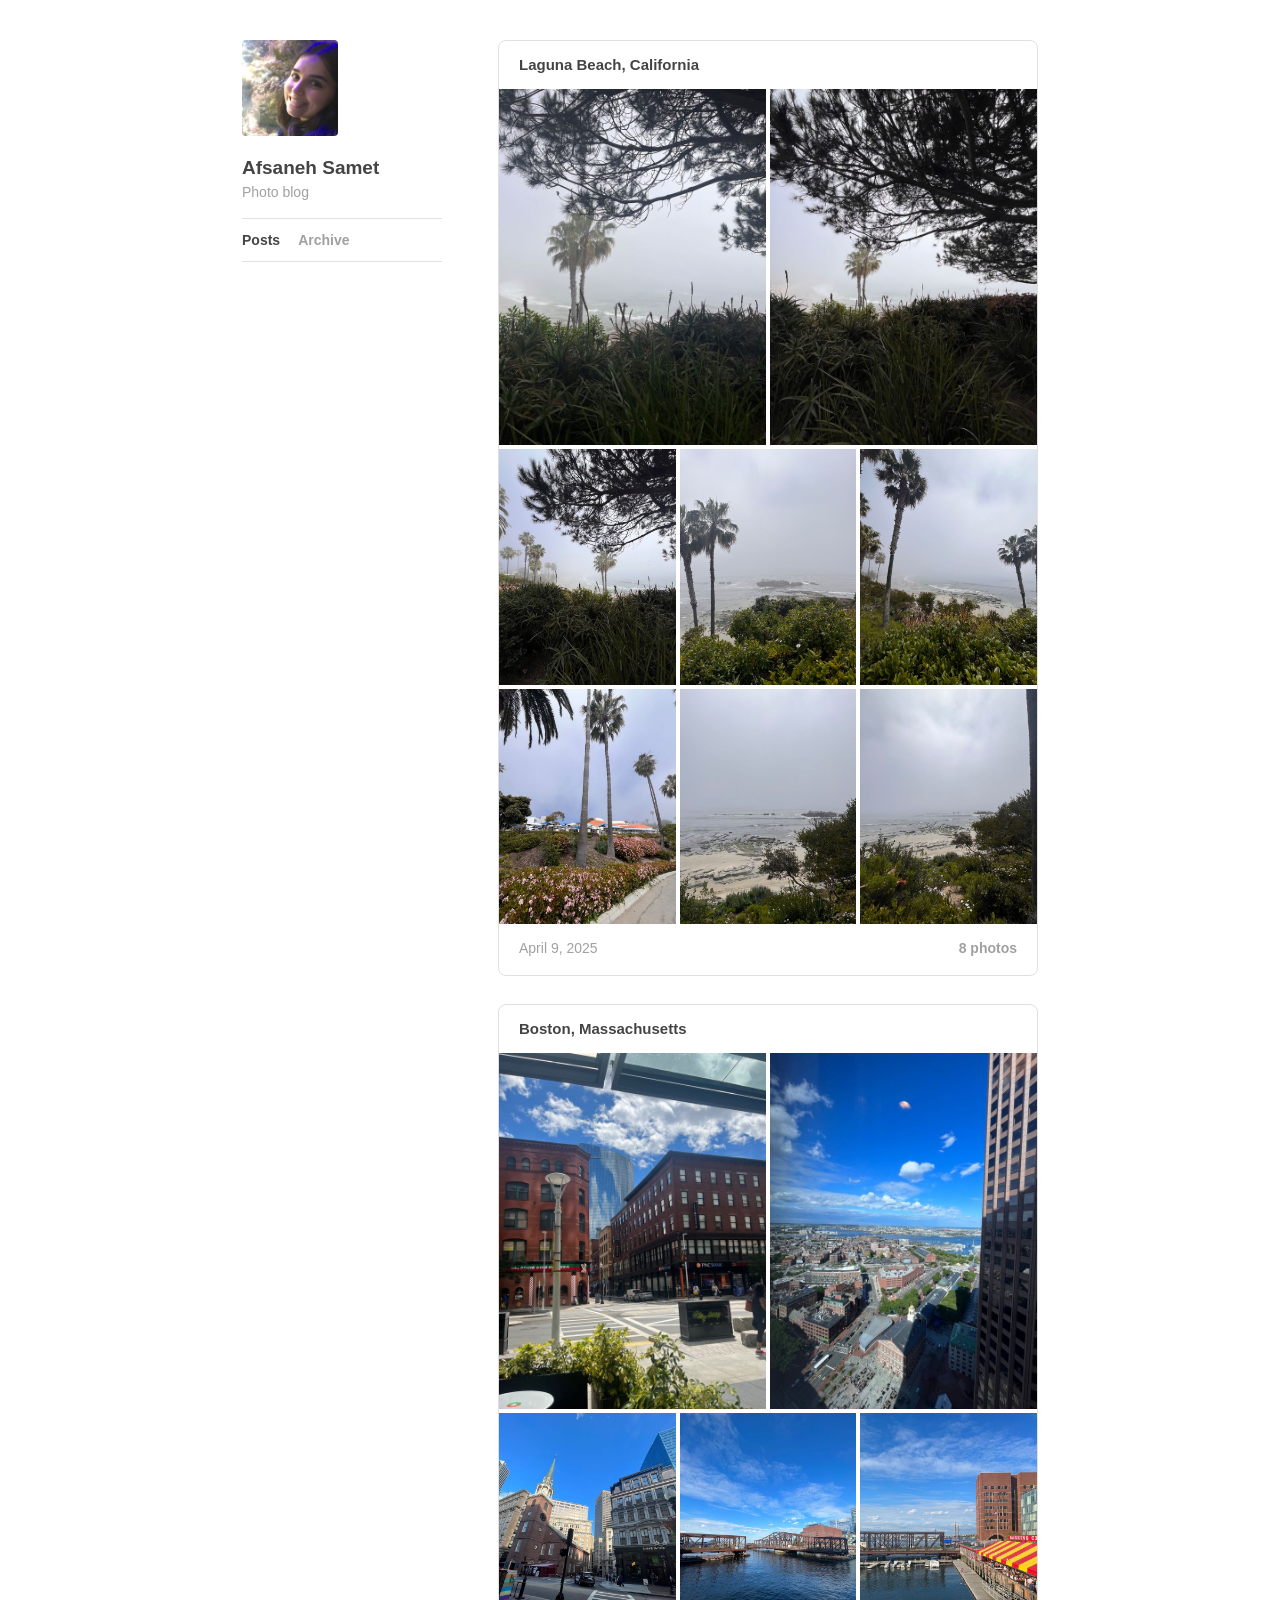
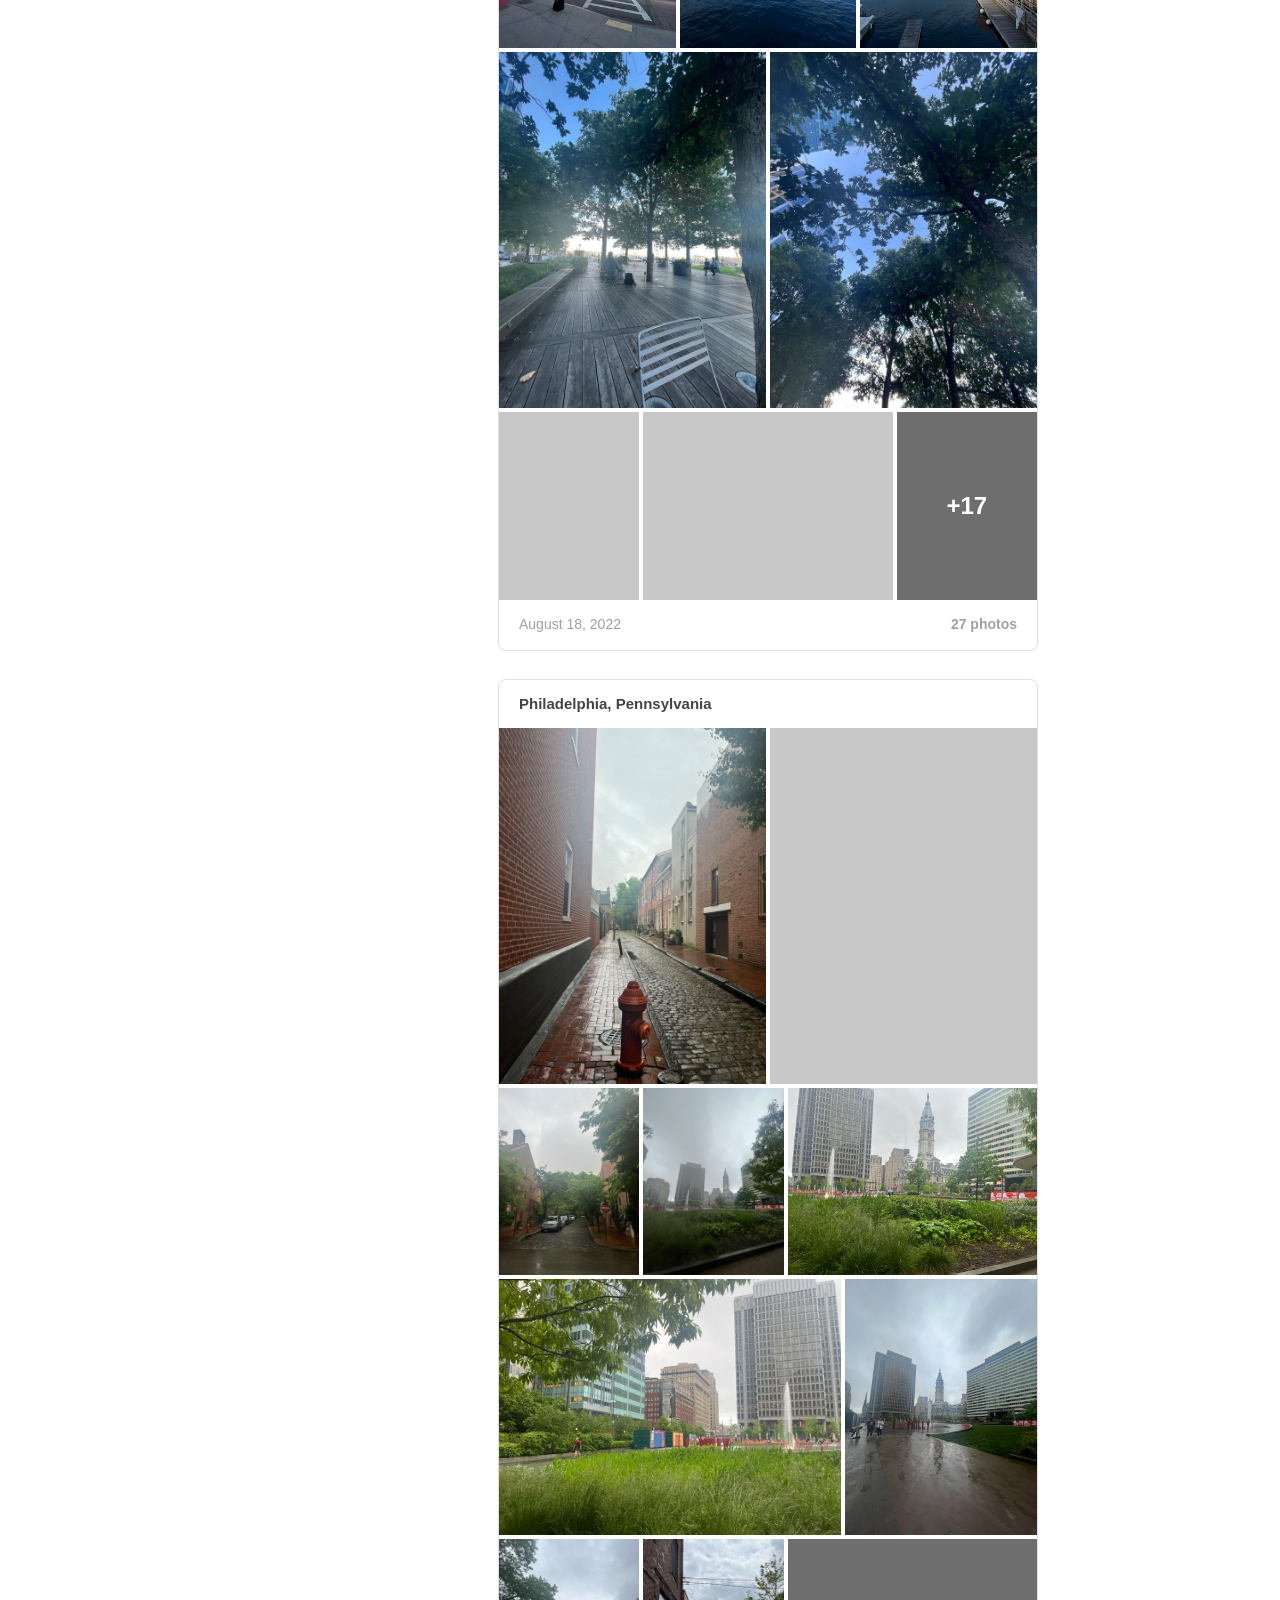
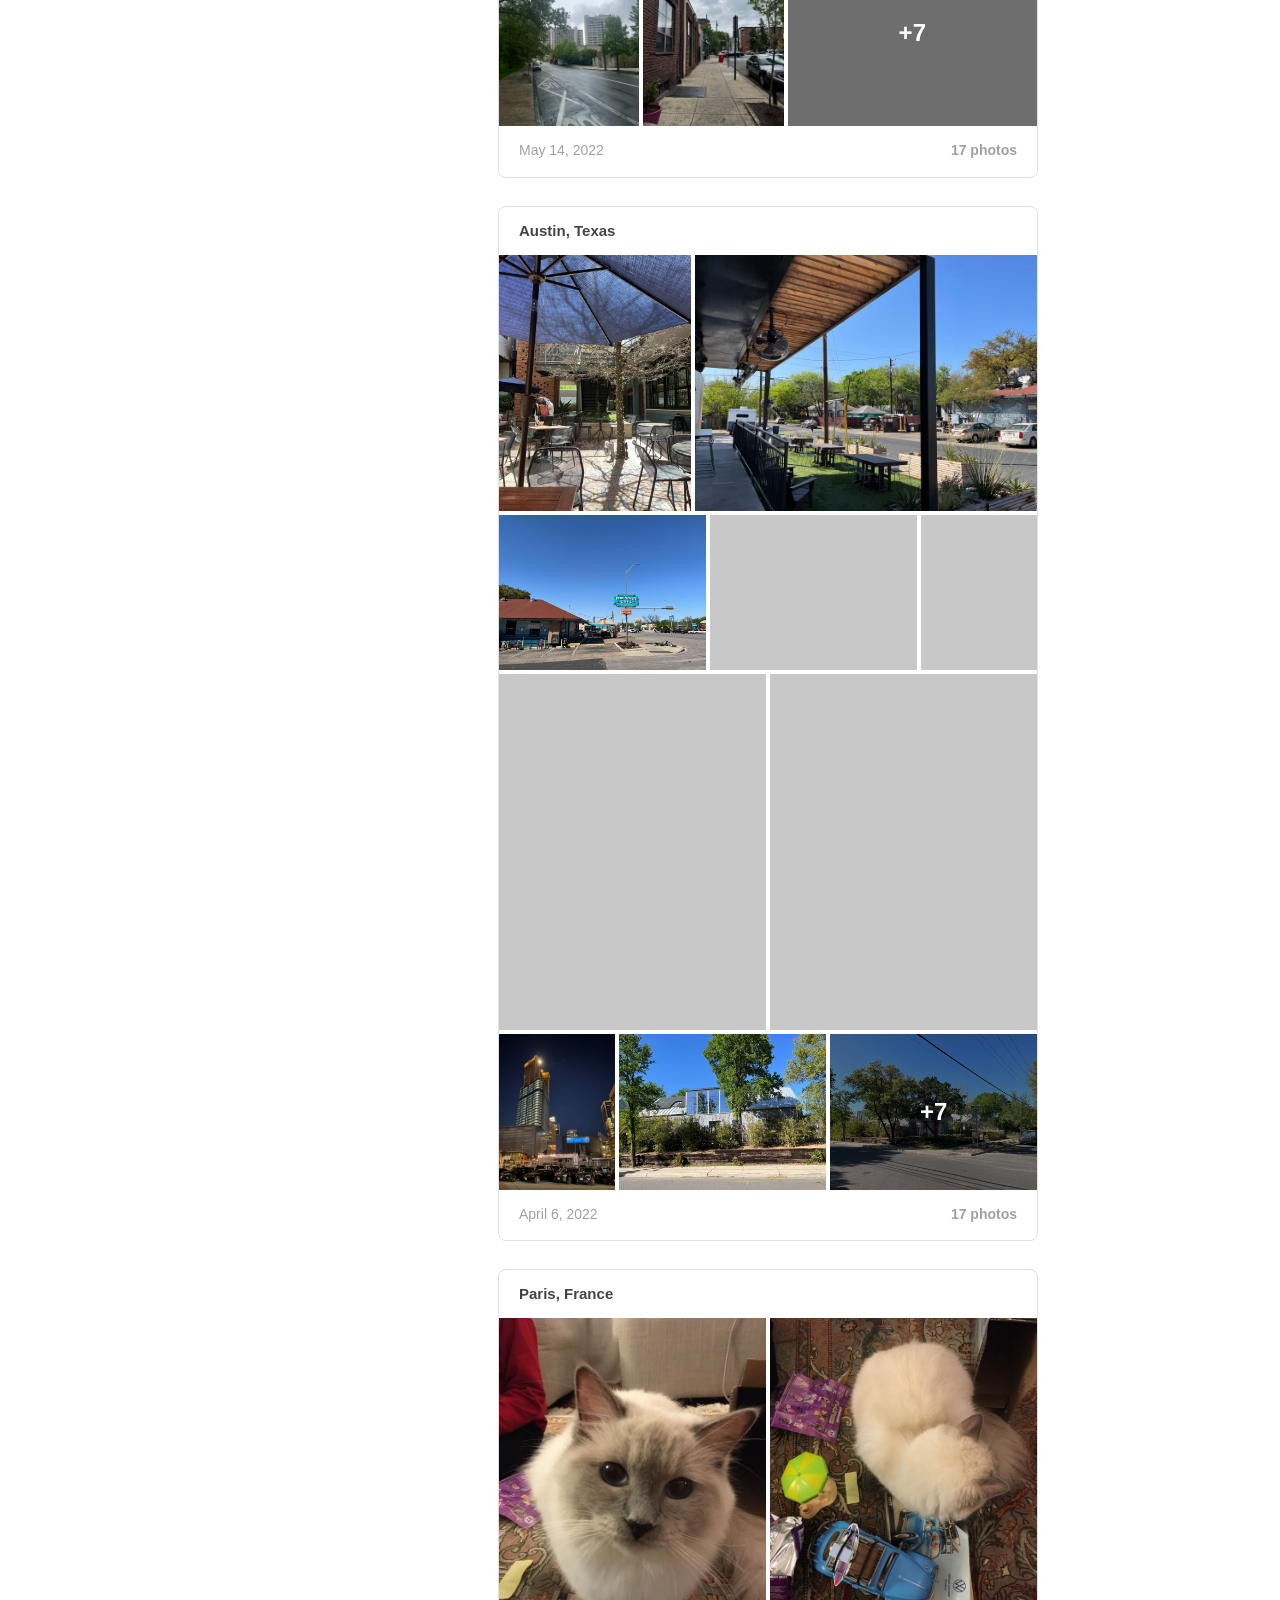
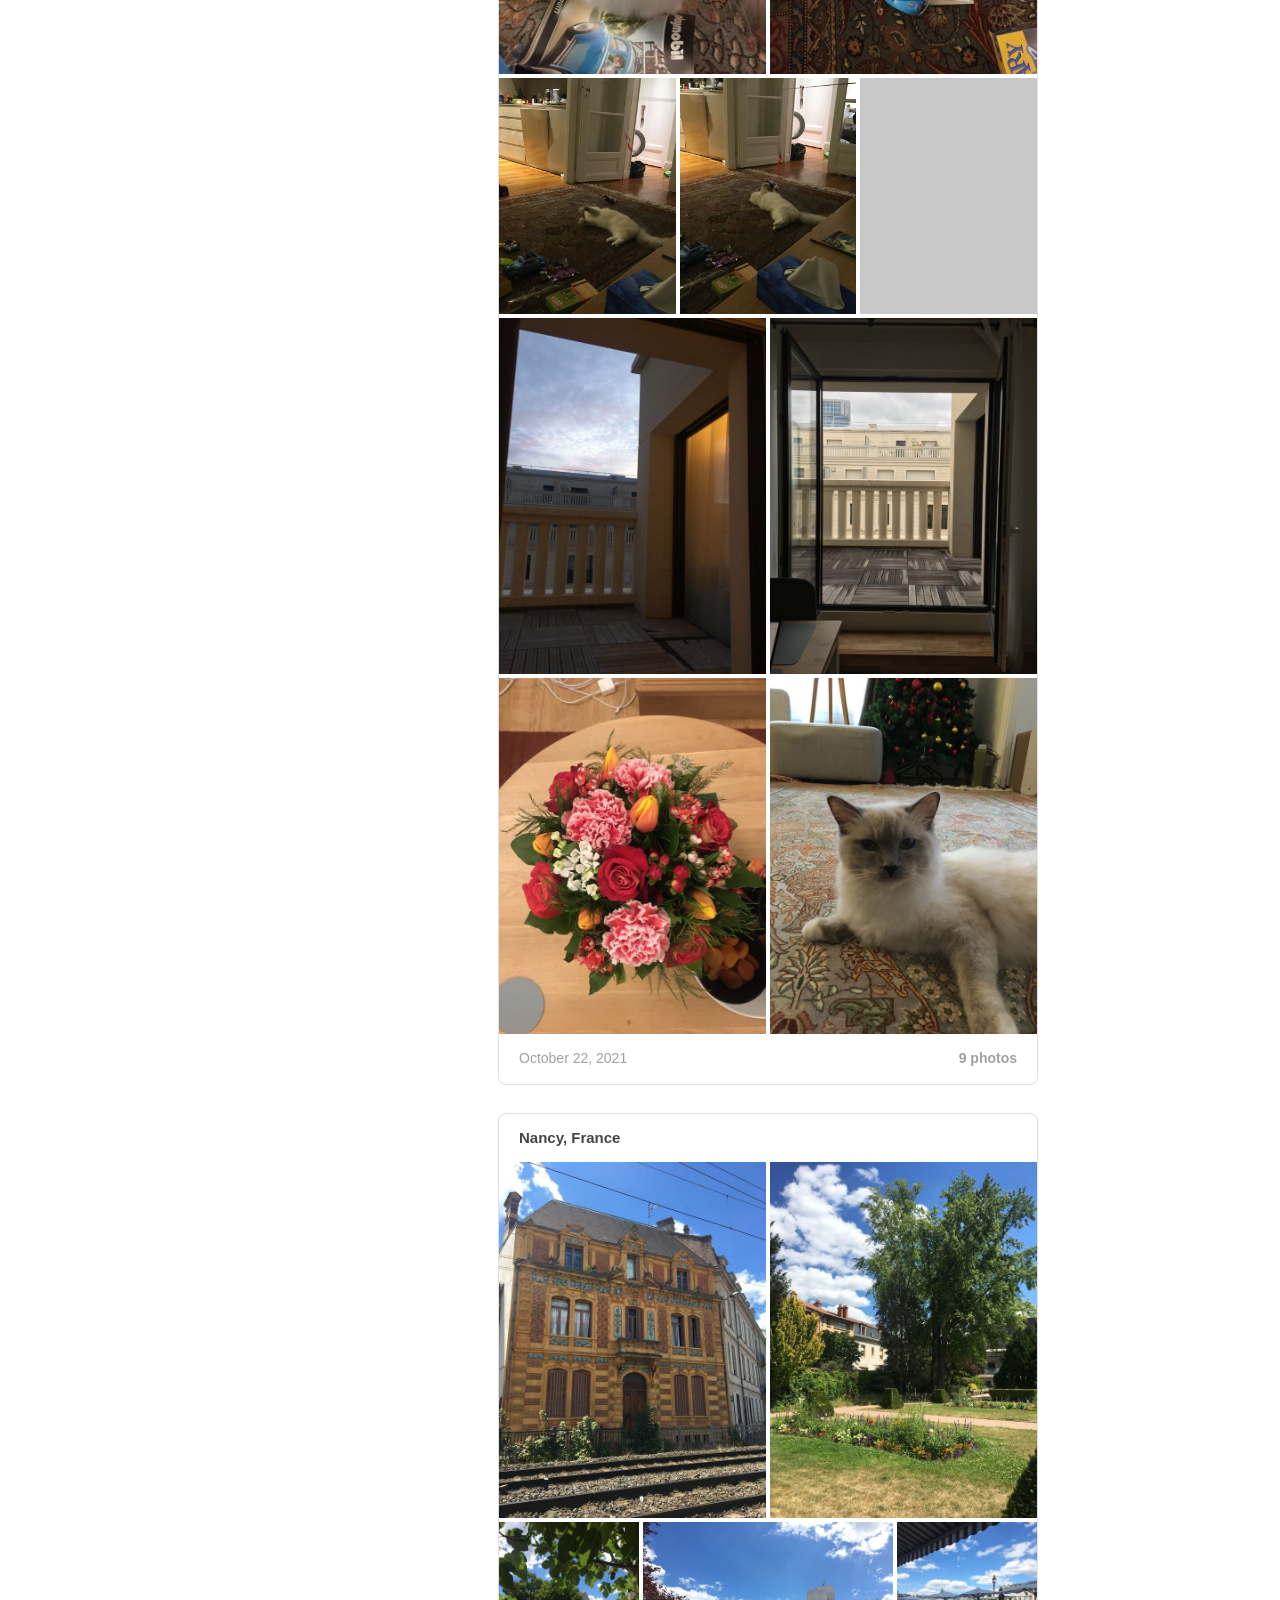
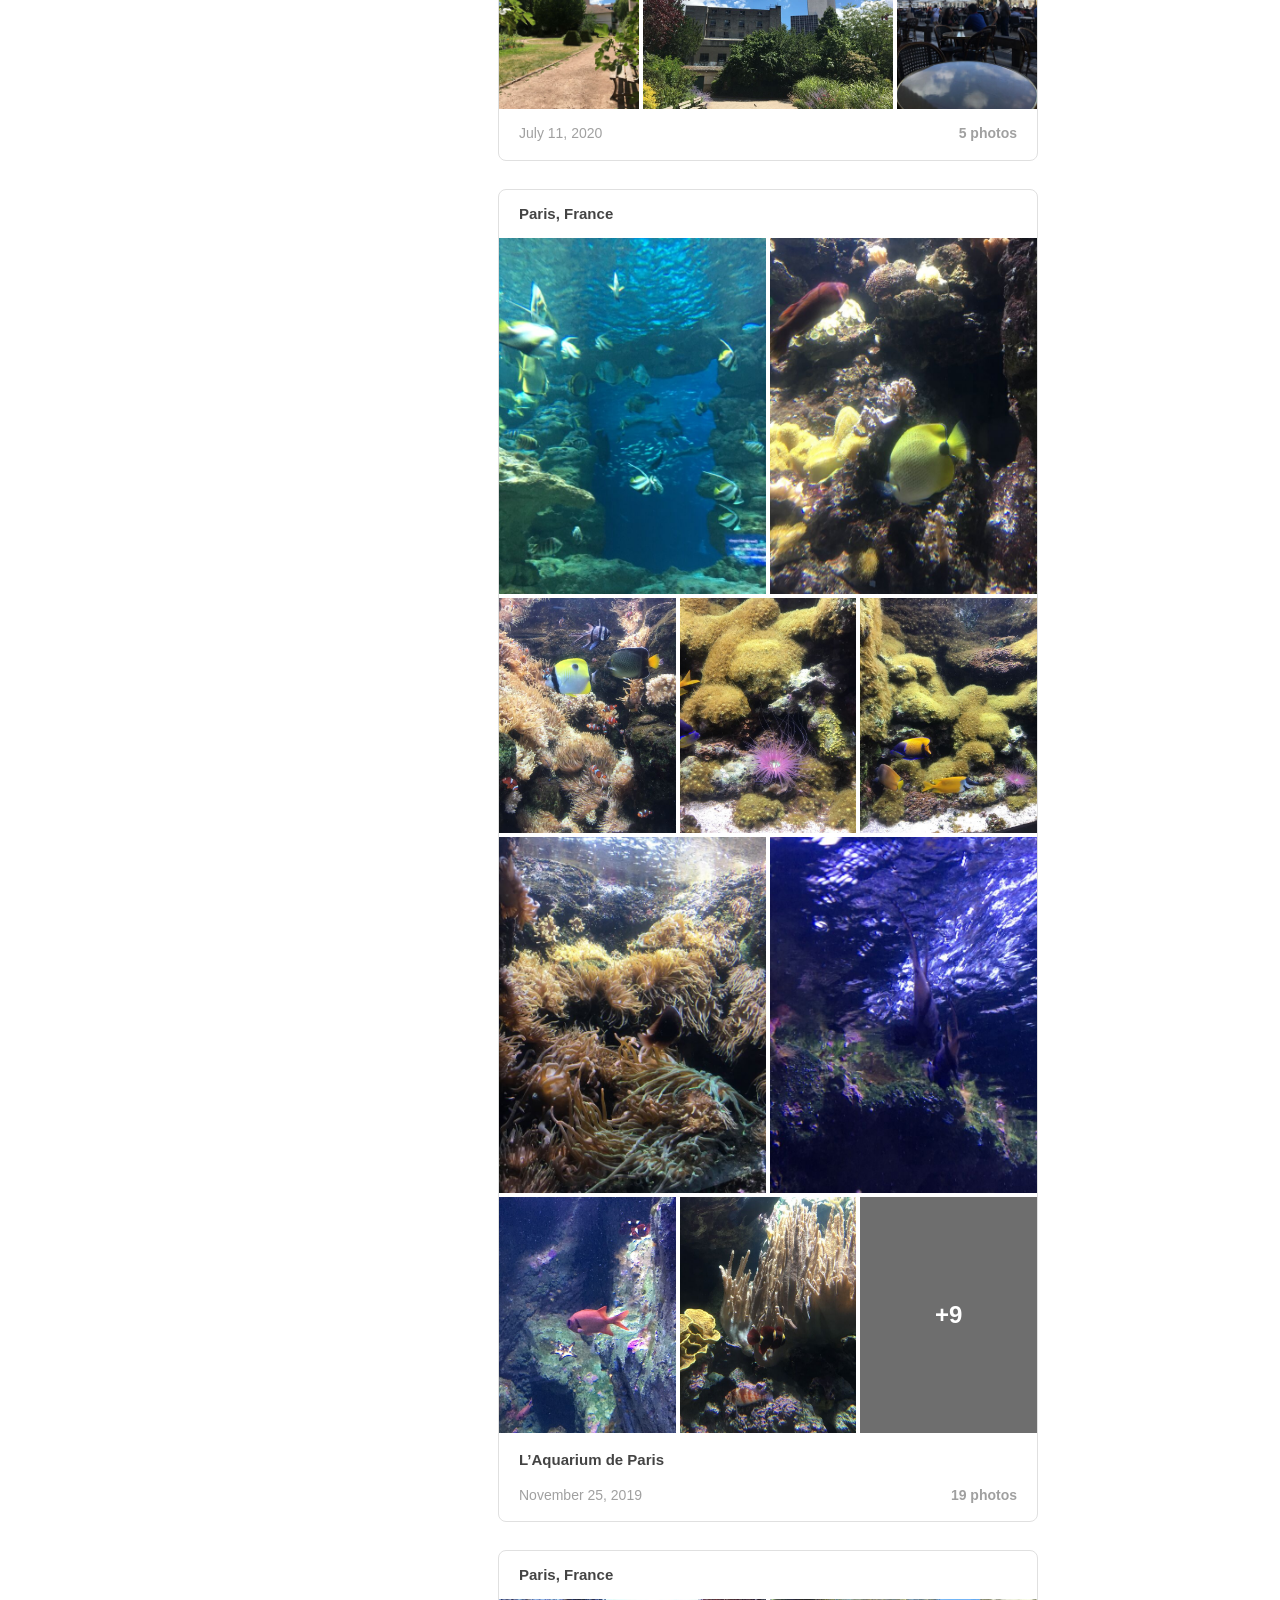
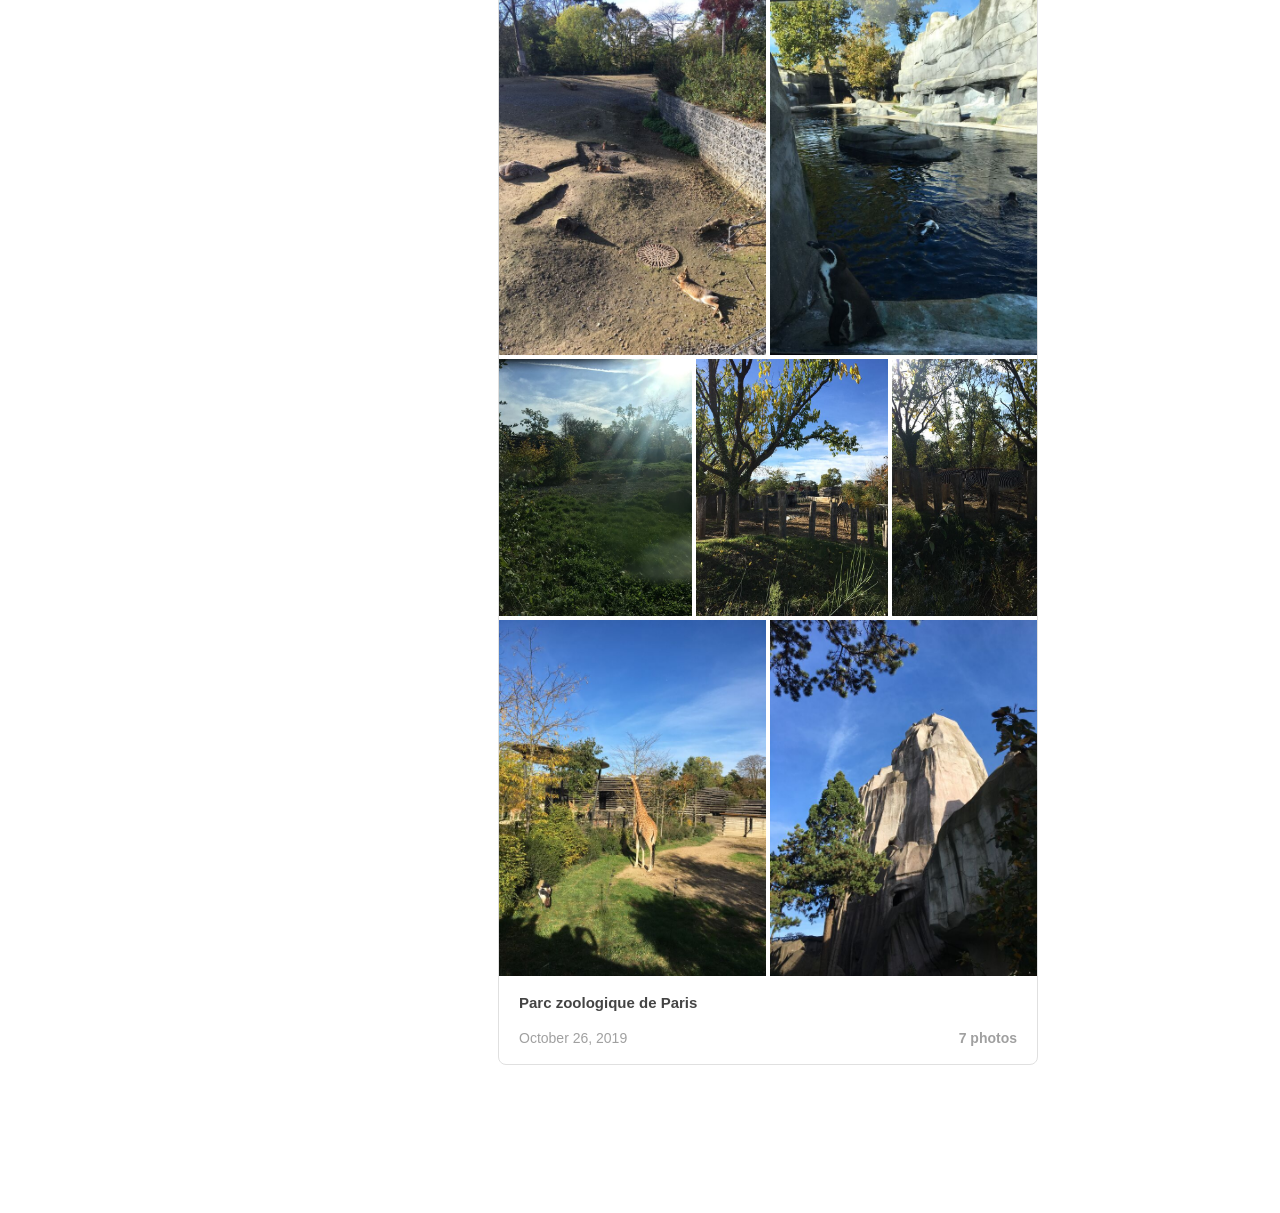
==== commit 9bff48dd: "Show city and state/country at the top of each post Replaces the avatar + handle header. Venue posts" ====
--- a/index.html
+++ b/index.html
@@ -12,7 +12,7 @@
   <meta property="og:image" content="https://afsanehs.github.io/photos/laguna-beach-2025/img-5953-l.jpg">
   <meta name="twitter:card" content="summary_large_image">
   <link rel="icon" href="favicon.svg" type="image/svg+xml">
-  <link rel="stylesheet" href="style.css?v=4ae9316a">
+  <link rel="stylesheet" href="style.css?v=66a1f249">
   <script src="blog.js?v=876ba4d9" defer></script>
 </head>
 <body>
@@ -26,55 +26,39 @@
     <main>
     <article class="post" id="laguna-beach-2025" data-label="Laguna Beach, California">
       <header class="post-head">
-        <a class="post-avatar" href="./" tabindex="-1" aria-hidden="true"><img src="assets/avatar.jpg" alt="" width="32" height="32"></a>
-        <a class="handle" href="./">asamet</a>
+        <h2 class="post-location"><a href="#laguna-beach-2025">Laguna Beach, California</a></h2>
       </header>
       <div class="photoset"><div class="row"><a class="ph" href="photos/laguna-beach-2025/img-5953-l.jpg" style="flex-grow:0.7500"><img src="photos/laguna-beach-2025/img-5953-s.jpg" srcset="photos/laguna-beach-2025/img-5953-s.jpg 600w, photos/laguna-beach-2025/img-5953-l.jpg 1200w" sizes="(max-width: 540px) 50vw, 250px" width="600" height="800" fetchpriority="high" decoding="async" alt="Laguna Beach, photo 1 of 8"></a><a class="ph" href="photos/laguna-beach-2025/img-5954-l.jpg" style="flex-grow:0.7500"><img src="photos/laguna-beach-2025/img-5954-s.jpg" srcset="photos/laguna-beach-2025/img-5954-s.jpg 600w, photos/laguna-beach-2025/img-5954-l.jpg 1200w" sizes="(max-width: 540px) 50vw, 250px" width="600" height="800" loading="lazy" decoding="async" alt="Laguna Beach, photo 2 of 8"></a></div><div class="row"><a class="ph" href="photos/laguna-beach-2025/img-5961-l.jpg" style="flex-grow:0.7500"><img src="photos/laguna-beach-2025/img-5961-s.jpg" srcset="photos/laguna-beach-2025/img-5961-s.jpg 600w, photos/laguna-beach-2025/img-5961-l.jpg 1200w" sizes="(max-width: 540px) 33vw, 167px" width="600" height="800" loading="lazy" decoding="async" alt="Laguna Beach, photo 3 of 8"></a><a class="ph" href="photos/laguna-beach-2025/img-5966-l.jpg" style="flex-grow:0.7500"><img src="photos/laguna-beach-2025/img-5966-s.jpg" srcset="photos/laguna-beach-2025/img-5966-s.jpg 600w, photos/laguna-beach-2025/img-5966-l.jpg 1200w" sizes="(max-width: 540px) 33vw, 167px" width="600" height="800" loading="lazy" decoding="async" alt="Laguna Beach, photo 4 of 8"></a><a class="ph" href="photos/laguna-beach-2025/img-5969-l.jpg" style="flex-grow:0.7500"><img src="photos/laguna-beach-2025/img-5969-s.jpg" srcset="photos/laguna-beach-2025/img-5969-s.jpg 600w, photos/laguna-beach-2025/img-5969-l.jpg 1200w" sizes="(max-width: 540px) 33vw, 167px" width="600" height="800" loading="lazy" decoding="async" alt="Laguna Beach, photo 5 of 8"></a></div><div class="row"><a class="ph" href="photos/laguna-beach-2025/img-5974-l.jpg" style="flex-grow:0.7500"><img src="photos/laguna-beach-2025/img-5974-s.jpg" srcset="photos/laguna-beach-2025/img-5974-s.jpg 600w, photos/laguna-beach-2025/img-5974-l.jpg 1200w" sizes="(max-width: 540px) 33vw, 167px" width="600" height="800" loading="lazy" decoding="async" alt="Laguna Beach, photo 6 of 8"></a><a class="ph" href="photos/laguna-beach-2025/img-5975-l.jpg" style="flex-grow:0.7500"><img src="photos/laguna-beach-2025/img-5975-s.jpg" srcset="photos/laguna-beach-2025/img-5975-s.jpg 600w, photos/laguna-beach-2025/img-5975-l.jpg 1200w" sizes="(max-width: 540px) 33vw, 167px" width="600" height="800" loading="lazy" decoding="async" alt="Laguna Beach, photo 7 of 8"></a><a class="ph" href="photos/laguna-beach-2025/img-5976-l.jpg" style="flex-grow:0.7500"><img src="photos/laguna-beach-2025/img-5976-s.jpg" srcset="photos/laguna-beach-2025/img-5976-s.jpg 600w, photos/laguna-beach-2025/img-5976-l.jpg 1200w" sizes="(max-width: 540px) 33vw, 167px" width="600" height="800" loading="lazy" decoding="async" alt="Laguna Beach, photo 8 of 8"></a></div></div>
-      <div class="post-body">
-        <p class="where"><b>Laguna Beach</b>, California</p>
-      </div>
       <footer class="post-foot">
         <span><a href="#laguna-beach-2025"><time datetime="2025-04-09">April 9, 2025</time></a></span>
         <span class="count">8 photos</span>
       </footer>
     </article>
-    <article class="post" id="boston-2022" data-label="Boston, USA">
+    <article class="post" id="boston-2022" data-label="Boston, Massachusetts">
       <header class="post-head">
-        <a class="post-avatar" href="./" tabindex="-1" aria-hidden="true"><img src="assets/avatar.jpg" alt="" width="32" height="32"></a>
-        <a class="handle" href="./">asamet</a>
+        <h2 class="post-location"><a href="#boston-2022">Boston, Massachusetts</a></h2>
       </header>
       <div class="photoset"><div class="row"><a class="ph" href="photos/boston-2022/img-5972-l.jpg" style="flex-grow:0.7500"><img src="photos/boston-2022/img-5972-s.jpg" srcset="photos/boston-2022/img-5972-s.jpg 600w, photos/boston-2022/img-5972-l.jpg 1200w" sizes="(max-width: 540px) 50vw, 250px" width="600" height="800" loading="lazy" decoding="async" alt="Boston, photo 1 of 27"></a><a class="ph" href="photos/boston-2022/img-5992-l.jpg" style="flex-grow:0.7500"><img src="photos/boston-2022/img-5992-s.jpg" srcset="photos/boston-2022/img-5992-s.jpg 600w, photos/boston-2022/img-5992-l.jpg 1200w" sizes="(max-width: 540px) 50vw, 250px" width="600" height="800" loading="lazy" decoding="async" alt="Boston, photo 2 of 27"></a></div><div class="row"><a class="ph" href="photos/boston-2022/img-5999-l.jpg" style="flex-grow:0.7500"><img src="photos/boston-2022/img-5999-s.jpg" srcset="photos/boston-2022/img-5999-s.jpg 600w, photos/boston-2022/img-5999-l.jpg 1200w" sizes="(max-width: 540px) 33vw, 167px" width="600" height="800" loading="lazy" decoding="async" alt="Boston, photo 3 of 27"></a><a class="ph" href="photos/boston-2022/img-6002-l.jpg" style="flex-grow:0.7500"><img src="photos/boston-2022/img-6002-s.jpg" srcset="photos/boston-2022/img-6002-s.jpg 600w, photos/boston-2022/img-6002-l.jpg 1200w" sizes="(max-width: 540px) 33vw, 167px" width="600" height="800" loading="lazy" decoding="async" alt="Boston, photo 4 of 27"></a><a class="ph" href="photos/boston-2022/img-6019-l.jpg" style="flex-grow:0.7500"><img src="photos/boston-2022/img-6019-s.jpg" srcset="photos/boston-2022/img-6019-s.jpg 600w, photos/boston-2022/img-6019-l.jpg 1200w" sizes="(max-width: 540px) 33vw, 167px" width="600" height="800" loading="lazy" decoding="async" alt="Boston, photo 5 of 27"></a></div><div class="row"><a class="ph" href="photos/boston-2022/img-6023-l.jpg" style="flex-grow:0.7500"><img src="photos/boston-2022/img-6023-s.jpg" srcset="photos/boston-2022/img-6023-s.jpg 600w, photos/boston-2022/img-6023-l.jpg 1200w" sizes="(max-width: 540px) 50vw, 250px" width="600" height="800" loading="lazy" decoding="async" alt="Boston, photo 6 of 27"></a><a class="ph" href="photos/boston-2022/img-6025-l.jpg" style="flex-grow:0.7500"><img src="photos/boston-2022/img-6025-s.jpg" srcset="photos/boston-2022/img-6025-s.jpg 600w, photos/boston-2022/img-6025-l.jpg 1200w" sizes="(max-width: 540px) 50vw, 250px" width="600" height="800" loading="lazy" decoding="async" alt="Boston, photo 7 of 27"></a></div><div class="row"><a class="ph" href="photos/boston-2022/img-6037-l.jpg" style="flex-grow:0.7500"><img src="photos/boston-2022/img-6037-s.jpg" srcset="photos/boston-2022/img-6037-s.jpg 600w, photos/boston-2022/img-6037-l.jpg 1200w" sizes="(max-width: 540px) 26vw, 132px" width="600" height="800" loading="lazy" decoding="async" alt="Boston, photo 8 of 27"></a><a class="ph" href="photos/boston-2022/img-6054-l.jpg" style="flex-grow:1.3333"><img src="photos/boston-2022/img-6054-s.jpg" srcset="photos/boston-2022/img-6054-s.jpg 800w, photos/boston-2022/img-6054-l.jpg 1600w" sizes="(max-width: 540px) 47vw, 235px" width="800" height="600" loading="lazy" decoding="async" alt="Boston, photo 9 of 27"></a><a class="ph more" href="photos/boston-2022/img-6067-l.jpg" style="flex-grow:0.7500" data-more="+17"><img src="photos/boston-2022/img-6067-s.jpg" srcset="photos/boston-2022/img-6067-s.jpg 600w, photos/boston-2022/img-6067-l.jpg 1200w" sizes="(max-width: 540px) 26vw, 132px" width="600" height="800" loading="lazy" decoding="async" alt="Boston, photo 10 of 27"></a></div><a class="ph" href="photos/boston-2022/img-6069-l.jpg" data-small="photos/boston-2022/img-6069-s.jpg" aria-label="Boston, photo 11 of 27" hidden></a><a class="ph" href="photos/boston-2022/img-6080-l.jpg" data-small="photos/boston-2022/img-6080-s.jpg" aria-label="Boston, photo 12 of 27" hidden></a><a class="ph" href="photos/boston-2022/img-6087-l.jpg" data-small="photos/boston-2022/img-6087-s.jpg" aria-label="Boston, photo 13 of 27" hidden></a><a class="ph" href="photos/boston-2022/img-6090-l.jpg" data-small="photos/boston-2022/img-6090-s.jpg" aria-label="Boston, photo 14 of 27" hidden></a><a class="ph" href="photos/boston-2022/img-6103-l.jpg" data-small="photos/boston-2022/img-6103-s.jpg" aria-label="Boston, photo 15 of 27" hidden></a><a class="ph" href="photos/boston-2022/img-6111-l.jpg" data-small="photos/boston-2022/img-6111-s.jpg" aria-label="Boston, photo 16 of 27" hidden></a><a class="ph" href="photos/boston-2022/img-6121-l.jpg" data-small="photos/boston-2022/img-6121-s.jpg" aria-label="Boston, photo 17 of 27" hidden></a><a class="ph" href="photos/boston-2022/img-6129-l.jpg" data-small="photos/boston-2022/img-6129-s.jpg" aria-label="Boston, photo 18 of 27" hidden></a><a class="ph" href="photos/boston-2022/img-6131-l.jpg" data-small="photos/boston-2022/img-6131-s.jpg" aria-label="Boston, photo 19 of 27" hidden></a><a class="ph" href="photos/boston-2022/img-6159-l.jpg" data-small="photos/boston-2022/img-6159-s.jpg" aria-label="Boston, photo 20 of 27" hidden></a><a class="ph" href="photos/boston-2022/img-6169-l.jpg" data-small="photos/boston-2022/img-6169-s.jpg" aria-label="Boston, photo 21 of 27" hidden></a><a class="ph" href="photos/boston-2022/img-6175-l.jpg" data-small="photos/boston-2022/img-6175-s.jpg" aria-label="Boston, photo 22 of 27" hidden></a><a class="ph" href="photos/boston-2022/img-6186-l.jpg" data-small="photos/boston-2022/img-6186-s.jpg" aria-label="Boston, photo 23 of 27" hidden></a><a class="ph" href="photos/boston-2022/img-6189-l.jpg" data-small="photos/boston-2022/img-6189-s.jpg" aria-label="Boston, photo 24 of 27" hidden></a><a class="ph" href="photos/boston-2022/img-6193-l.jpg" data-small="photos/boston-2022/img-6193-s.jpg" aria-label="Boston, photo 25 of 27" hidden></a><a class="ph" href="photos/boston-2022/2d2d6ec8-7afd-4d84-8cda-db9c4dc7357f-l.jpg" data-small="photos/boston-2022/2d2d6ec8-7afd-4d84-8cda-db9c4dc7357f-s.jpg" aria-label="Boston, photo 26 of 27" hidden></a><a class="ph" href="photos/boston-2022/2f8f0752-1d04-48d3-9abf-73188d89f2db-l.jpg" data-small="photos/boston-2022/2f8f0752-1d04-48d3-9abf-73188d89f2db-s.jpg" aria-label="Boston, photo 27 of 27" hidden></a></div>
-      <div class="post-body">
-        <p class="where"><b>Boston</b>, USA</p>
-      </div>
       <footer class="post-foot">
         <span><a href="#boston-2022"><time datetime="2022-08-18">August 18, 2022</time></a></span>
         <span class="count">27 photos</span>
       </footer>
     </article>
-    <article class="post" id="philadelphia-2022" data-label="Philadelphia, USA">
+    <article class="post" id="philadelphia-2022" data-label="Philadelphia, Pennsylvania">
       <header class="post-head">
-        <a class="post-avatar" href="./" tabindex="-1" aria-hidden="true"><img src="assets/avatar.jpg" alt="" width="32" height="32"></a>
-        <a class="handle" href="./">asamet</a>
+        <h2 class="post-location"><a href="#philadelphia-2022">Philadelphia, Pennsylvania</a></h2>
       </header>
       <div class="photoset"><div class="row"><a class="ph" href="photos/philadelphia-2022/img-3166-l.jpg" style="flex-grow:0.7500"><img src="photos/philadelphia-2022/img-3166-s.jpg" srcset="photos/philadelphia-2022/img-3166-s.jpg 600w, photos/philadelphia-2022/img-3166-l.jpg 1200w" sizes="(max-width: 540px) 50vw, 250px" width="600" height="800" loading="lazy" decoding="async" alt="Philadelphia, photo 1 of 17"></a><a class="ph" href="photos/philadelphia-2022/img-3174-l.jpg" style="flex-grow:0.7500"><img src="photos/philadelphia-2022/img-3174-s.jpg" srcset="photos/philadelphia-2022/img-3174-s.jpg 600w, photos/philadelphia-2022/img-3174-l.jpg 1200w" sizes="(max-width: 540px) 50vw, 250px" width="600" height="800" loading="lazy" decoding="async" alt="Philadelphia, photo 2 of 17"></a></div><div class="row"><a class="ph" href="photos/philadelphia-2022/img-3175-l.jpg" style="flex-grow:0.7500"><img src="photos/philadelphia-2022/img-3175-s.jpg" srcset="photos/philadelphia-2022/img-3175-s.jpg 600w, photos/philadelphia-2022/img-3175-l.jpg 1200w" sizes="(max-width: 540px) 26vw, 132px" width="600" height="800" loading="lazy" decoding="async" alt="Philadelphia, photo 3 of 17"></a><a class="ph" href="photos/philadelphia-2022/img-3191-l.jpg" style="flex-grow:0.7500"><img src="photos/philadelphia-2022/img-3191-s.jpg" srcset="photos/philadelphia-2022/img-3191-s.jpg 600w, photos/philadelphia-2022/img-3191-l.jpg 1200w" sizes="(max-width: 540px) 26vw, 132px" width="600" height="800" loading="lazy" decoding="async" alt="Philadelphia, photo 4 of 17"></a><a class="ph" href="photos/philadelphia-2022/img-3196-l.jpg" style="flex-grow:1.3333"><img src="photos/philadelphia-2022/img-3196-s.jpg" srcset="photos/philadelphia-2022/img-3196-s.jpg 800w, photos/philadelphia-2022/img-3196-l.jpg 1600w" sizes="(max-width: 540px) 47vw, 235px" width="800" height="600" loading="lazy" decoding="async" alt="Philadelphia, photo 5 of 17"></a></div><div class="row"><a class="ph" href="photos/philadelphia-2022/img-3198-l.jpg" style="flex-grow:1.3333"><img src="photos/philadelphia-2022/img-3198-s.jpg" srcset="photos/philadelphia-2022/img-3198-s.jpg 800w, photos/philadelphia-2022/img-3198-l.jpg 1600w" sizes="(max-width: 540px) 64vw, 320px" width="800" height="600" loading="lazy" decoding="async" alt="Philadelphia, photo 6 of 17"></a><a class="ph" href="photos/philadelphia-2022/img-3204-l.jpg" style="flex-grow:0.7500"><img src="photos/philadelphia-2022/img-3204-s.jpg" srcset="photos/philadelphia-2022/img-3204-s.jpg 600w, photos/philadelphia-2022/img-3204-l.jpg 1200w" sizes="(max-width: 540px) 36vw, 180px" width="600" height="800" loading="lazy" decoding="async" alt="Philadelphia, photo 7 of 17"></a></div><div class="row"><a class="ph" href="photos/philadelphia-2022/img-3225-l.jpg" style="flex-grow:0.7500"><img src="photos/philadelphia-2022/img-3225-s.jpg" srcset="photos/philadelphia-2022/img-3225-s.jpg 600w, photos/philadelphia-2022/img-3225-l.jpg 1200w" sizes="(max-width: 540px) 26vw, 132px" width="600" height="800" loading="lazy" decoding="async" alt="Philadelphia, photo 8 of 17"></a><a class="ph" href="photos/philadelphia-2022/img-3238-l.jpg" style="flex-grow:0.7500"><img src="photos/philadelphia-2022/img-3238-s.jpg" srcset="photos/philadelphia-2022/img-3238-s.jpg 600w, photos/philadelphia-2022/img-3238-l.jpg 1200w" sizes="(max-width: 540px) 26vw, 132px" width="600" height="800" loading="lazy" decoding="async" alt="Philadelphia, photo 9 of 17"></a><a class="ph more" href="photos/philadelphia-2022/img-3240-l.jpg" style="flex-grow:1.3333" data-more="+7"><img src="photos/philadelphia-2022/img-3240-s.jpg" srcset="photos/philadelphia-2022/img-3240-s.jpg 800w, photos/philadelphia-2022/img-3240-l.jpg 1600w" sizes="(max-width: 540px) 47vw, 235px" width="800" height="600" loading="lazy" decoding="async" alt="Philadelphia, photo 10 of 17"></a></div><a class="ph" href="photos/philadelphia-2022/img-3246-l.jpg" data-small="photos/philadelphia-2022/img-3246-s.jpg" aria-label="Philadelphia, photo 11 of 17" hidden></a><a class="ph" href="photos/philadelphia-2022/img-3252-l.jpg" data-small="photos/philadelphia-2022/img-3252-s.jpg" aria-label="Philadelphia, photo 12 of 17" hidden></a><a class="ph" href="photos/philadelphia-2022/img-3263-l.jpg" data-small="photos/philadelphia-2022/img-3263-s.jpg" aria-label="Philadelphia, photo 13 of 17" hidden></a><a class="ph" href="photos/philadelphia-2022/img-3264-l.jpg" data-small="photos/philadelphia-2022/img-3264-s.jpg" aria-label="Philadelphia, photo 14 of 17" hidden></a><a class="ph" href="photos/philadelphia-2022/img-3274-l.jpg" data-small="photos/philadelphia-2022/img-3274-s.jpg" aria-label="Philadelphia, photo 15 of 17" hidden></a><a class="ph" href="photos/philadelphia-2022/img-3276-l.jpg" data-small="photos/philadelphia-2022/img-3276-s.jpg" aria-label="Philadelphia, photo 16 of 17" hidden></a><a class="ph" href="photos/philadelphia-2022/img-3282-l.jpg" data-small="photos/philadelphia-2022/img-3282-s.jpg" aria-label="Philadelphia, photo 17 of 17" hidden></a></div>
-      <div class="post-body">
-        <p class="where"><b>Philadelphia</b>, USA</p>
-      </div>
       <footer class="post-foot">
         <span><a href="#philadelphia-2022"><time datetime="2022-05-14">May 14, 2022</time></a></span>
         <span class="count">17 photos</span>
       </footer>
     </article>
-    <article class="post" id="austin-2022" data-label="Austin, USA">
+    <article class="post" id="austin-2022" data-label="Austin, Texas">
       <header class="post-head">
-        <a class="post-avatar" href="./" tabindex="-1" aria-hidden="true"><img src="assets/avatar.jpg" alt="" width="32" height="32"></a>
-        <a class="handle" href="./">asamet</a>
+        <h2 class="post-location"><a href="#austin-2022">Austin, Texas</a></h2>
       </header>
       <div class="photoset"><div class="row"><a class="ph" href="photos/austin-2022/img-2062-l.jpg" style="flex-grow:0.7500"><img src="photos/austin-2022/img-2062-s.jpg" srcset="photos/austin-2022/img-2062-s.jpg 600w, photos/austin-2022/img-2062-l.jpg 1200w" sizes="(max-width: 540px) 36vw, 180px" width="600" height="800" loading="lazy" decoding="async" alt="Austin, photo 1 of 17"></a><a class="ph" href="photos/austin-2022/img-2068-l.jpg" style="flex-grow:1.3333"><img src="photos/austin-2022/img-2068-s.jpg" srcset="photos/austin-2022/img-2068-s.jpg 800w, photos/austin-2022/img-2068-l.jpg 1600w" sizes="(max-width: 540px) 64vw, 320px" width="800" height="600" loading="lazy" decoding="async" alt="Austin, photo 2 of 17"></a></div><div class="row"><a class="ph" href="photos/austin-2022/img-2071-l.jpg" style="flex-grow:1.3333"><img src="photos/austin-2022/img-2071-s.jpg" srcset="photos/austin-2022/img-2071-s.jpg 800w, photos/austin-2022/img-2071-l.jpg 1600w" sizes="(max-width: 540px) 39vw, 195px" width="800" height="600" loading="lazy" decoding="async" alt="Austin, photo 3 of 17"></a><a class="ph" href="photos/austin-2022/img-2072-l.jpg" style="flex-grow:1.3333"><img src="photos/austin-2022/img-2072-s.jpg" srcset="photos/austin-2022/img-2072-s.jpg 800w, photos/austin-2022/img-2072-l.jpg 1600w" sizes="(max-width: 540px) 39vw, 195px" width="800" height="600" loading="lazy" decoding="async" alt="Austin, photo 4 of 17"></a><a class="ph" href="photos/austin-2022/img-2077-l.jpg" style="flex-grow:0.7500"><img src="photos/austin-2022/img-2077-s.jpg" srcset="photos/austin-2022/img-2077-s.jpg 600w, photos/austin-2022/img-2077-l.jpg 1200w" sizes="(max-width: 540px) 22vw, 110px" width="600" height="800" loading="lazy" decoding="async" alt="Austin, photo 5 of 17"></a></div><div class="row"><a class="ph" href="photos/austin-2022/img-2082-l.jpg" style="flex-grow:0.7500"><img src="photos/austin-2022/img-2082-s.jpg" srcset="photos/austin-2022/img-2082-s.jpg 600w, photos/austin-2022/img-2082-l.jpg 1200w" sizes="(max-width: 540px) 50vw, 250px" width="600" height="800" loading="lazy" decoding="async" alt="Austin, photo 6 of 17"></a><a class="ph" href="photos/austin-2022/img-2084-l.jpg" style="flex-grow:0.7500"><img src="photos/austin-2022/img-2084-s.jpg" srcset="photos/austin-2022/img-2084-s.jpg 600w, photos/austin-2022/img-2084-l.jpg 1200w" sizes="(max-width: 540px) 50vw, 250px" width="600" height="800" loading="lazy" decoding="async" alt="Austin, photo 7 of 17"></a></div><div class="row"><a class="ph" href="photos/austin-2022/img-2093-l.jpg" style="flex-grow:0.7500"><img src="photos/austin-2022/img-2093-s.jpg" srcset="photos/austin-2022/img-2093-s.jpg 600w, photos/austin-2022/img-2093-l.jpg 1200w" sizes="(max-width: 540px) 22vw, 110px" width="600" height="800" loading="lazy" decoding="async" alt="Austin, photo 8 of 17"></a><a class="ph" href="photos/austin-2022/img-2108-l.jpg" style="flex-grow:1.3333"><img src="photos/austin-2022/img-2108-s.jpg" srcset="photos/austin-2022/img-2108-s.jpg 800w, photos/austin-2022/img-2108-l.jpg 1600w" sizes="(max-width: 540px) 39vw, 195px" width="800" height="600" loading="lazy" decoding="async" alt="Austin, photo 9 of 17"></a><a class="ph more" href="photos/austin-2022/img-2109-l.jpg" style="flex-grow:1.3333" data-more="+7"><img src="photos/austin-2022/img-2109-s.jpg" srcset="photos/austin-2022/img-2109-s.jpg 800w, photos/austin-2022/img-2109-l.jpg 1600w" sizes="(max-width: 540px) 39vw, 195px" width="800" height="600" loading="lazy" decoding="async" alt="Austin, photo 10 of 17"></a></div><a class="ph" href="photos/austin-2022/img-2111-l.jpg" data-small="photos/austin-2022/img-2111-s.jpg" aria-label="Austin, photo 11 of 17" hidden></a><a class="ph" href="photos/austin-2022/img-2114-l.jpg" data-small="photos/austin-2022/img-2114-s.jpg" aria-label="Austin, photo 12 of 17" hidden></a><a class="ph" href="photos/austin-2022/img-2169-l.jpg" data-small="photos/austin-2022/img-2169-s.jpg" aria-label="Austin, photo 13 of 17" hidden></a><a class="ph" href="photos/austin-2022/img-2177-l.jpg" data-small="photos/austin-2022/img-2177-s.jpg" aria-label="Austin, photo 14 of 17" hidden></a><a class="ph" href="photos/austin-2022/img-2181-l.jpg" data-small="photos/austin-2022/img-2181-s.jpg" aria-label="Austin, photo 15 of 17" hidden></a><a class="ph" href="photos/austin-2022/img-2193-l.jpg" data-small="photos/austin-2022/img-2193-s.jpg" aria-label="Austin, photo 16 of 17" hidden></a><a class="ph" href="photos/austin-2022/img-2204-l.jpg" data-small="photos/austin-2022/img-2204-s.jpg" aria-label="Austin, photo 17 of 17" hidden></a></div>
-      <div class="post-body">
-        <p class="where"><b>Austin</b>, USA</p>
-      </div>
       <footer class="post-foot">
         <span><a href="#austin-2022"><time datetime="2022-04-06">April 6, 2022</time></a></span>
         <span class="count">17 photos</span>
@@ -82,13 +66,9 @@
     </article>
     <article class="post" id="paris-2021" data-label="Paris, France">
       <header class="post-head">
-        <a class="post-avatar" href="./" tabindex="-1" aria-hidden="true"><img src="assets/avatar.jpg" alt="" width="32" height="32"></a>
-        <a class="handle" href="./">asamet</a>
+        <h2 class="post-location"><a href="#paris-2021">Paris, France</a></h2>
       </header>
       <div class="photoset"><div class="row"><a class="ph" href="photos/paris-2021/img-8965-l.jpg" style="flex-grow:0.7500"><img src="photos/paris-2021/img-8965-s.jpg" srcset="photos/paris-2021/img-8965-s.jpg 600w, photos/paris-2021/img-8965-l.jpg 1200w" sizes="(max-width: 540px) 50vw, 250px" width="600" height="800" loading="lazy" decoding="async" alt="Paris, photo 1 of 9"></a><a class="ph" href="photos/paris-2021/img-8966-l.jpg" style="flex-grow:0.7500"><img src="photos/paris-2021/img-8966-s.jpg" srcset="photos/paris-2021/img-8966-s.jpg 600w, photos/paris-2021/img-8966-l.jpg 1200w" sizes="(max-width: 540px) 50vw, 250px" width="600" height="800" loading="lazy" decoding="async" alt="Paris, photo 2 of 9"></a></div><div class="row"><a class="ph" href="photos/paris-2021/img-9005-l.jpg" style="flex-grow:0.7500"><img src="photos/paris-2021/img-9005-s.jpg" srcset="photos/paris-2021/img-9005-s.jpg 600w, photos/paris-2021/img-9005-l.jpg 1200w" sizes="(max-width: 540px) 33vw, 167px" width="600" height="800" loading="lazy" decoding="async" alt="Paris, photo 3 of 9"></a><a class="ph" href="photos/paris-2021/img-9008-l.jpg" style="flex-grow:0.7500"><img src="photos/paris-2021/img-9008-s.jpg" srcset="photos/paris-2021/img-9008-s.jpg 600w, photos/paris-2021/img-9008-l.jpg 1200w" sizes="(max-width: 540px) 33vw, 167px" width="600" height="800" loading="lazy" decoding="async" alt="Paris, photo 4 of 9"></a><a class="ph" href="photos/paris-2021/img-9009-l.jpg" style="flex-grow:0.7500"><img src="photos/paris-2021/img-9009-s.jpg" srcset="photos/paris-2021/img-9009-s.jpg 600w, photos/paris-2021/img-9009-l.jpg 1200w" sizes="(max-width: 540px) 33vw, 167px" width="600" height="800" loading="lazy" decoding="async" alt="Paris, photo 5 of 9"></a></div><div class="row"><a class="ph" href="photos/paris-2021/img-9031-l.jpg" style="flex-grow:0.7500"><img src="photos/paris-2021/img-9031-s.jpg" srcset="photos/paris-2021/img-9031-s.jpg 600w, photos/paris-2021/img-9031-l.jpg 1200w" sizes="(max-width: 540px) 50vw, 250px" width="600" height="800" loading="lazy" decoding="async" alt="Paris, photo 6 of 9"></a><a class="ph" href="photos/paris-2021/img-9042-l.jpg" style="flex-grow:0.7500"><img src="photos/paris-2021/img-9042-s.jpg" srcset="photos/paris-2021/img-9042-s.jpg 600w, photos/paris-2021/img-9042-l.jpg 1200w" sizes="(max-width: 540px) 50vw, 250px" width="600" height="800" loading="lazy" decoding="async" alt="Paris, photo 7 of 9"></a></div><div class="row"><a class="ph" href="photos/paris-2021/img-9185-l.jpg" style="flex-grow:0.7500"><img src="photos/paris-2021/img-9185-s.jpg" srcset="photos/paris-2021/img-9185-s.jpg 600w, photos/paris-2021/img-9185-l.jpg 1200w" sizes="(max-width: 540px) 50vw, 250px" width="600" height="800" loading="lazy" decoding="async" alt="Paris, photo 8 of 9"></a><a class="ph" href="photos/paris-2021/img-9261-l.jpg" style="flex-grow:0.7500"><img src="photos/paris-2021/img-9261-s.jpg" srcset="photos/paris-2021/img-9261-s.jpg 600w, photos/paris-2021/img-9261-l.jpg 1200w" sizes="(max-width: 540px) 50vw, 250px" width="600" height="800" loading="lazy" decoding="async" alt="Paris, photo 9 of 9"></a></div></div>
-      <div class="post-body">
-        <p class="where"><b>Paris</b>, France</p>
-      </div>
       <footer class="post-foot">
         <span><a href="#paris-2021"><time datetime="2021-10-22">October 22, 2021</time></a></span>
         <span class="count">9 photos</span>
@@ -96,40 +76,34 @@
     </article>
     <article class="post" id="nancy-2020" data-label="Nancy, France">
       <header class="post-head">
-        <a class="post-avatar" href="./" tabindex="-1" aria-hidden="true"><img src="assets/avatar.jpg" alt="" width="32" height="32"></a>
-        <a class="handle" href="./">asamet</a>
+        <h2 class="post-location"><a href="#nancy-2020">Nancy, France</a></h2>
       </header>
       <div class="photoset"><div class="row"><a class="ph" href="photos/nancy-2020/img-4346-l.jpg" style="flex-grow:0.7500"><img src="photos/nancy-2020/img-4346-s.jpg" srcset="photos/nancy-2020/img-4346-s.jpg 600w, photos/nancy-2020/img-4346-l.jpg 1200w" sizes="(max-width: 540px) 50vw, 250px" width="600" height="800" loading="lazy" decoding="async" alt="Nancy, photo 1 of 5"></a><a class="ph" href="photos/nancy-2020/img-4352-l.jpg" style="flex-grow:0.7500"><img src="photos/nancy-2020/img-4352-s.jpg" srcset="photos/nancy-2020/img-4352-s.jpg 600w, photos/nancy-2020/img-4352-l.jpg 1200w" sizes="(max-width: 540px) 50vw, 250px" width="600" height="800" loading="lazy" decoding="async" alt="Nancy, photo 2 of 5"></a></div><div class="row"><a class="ph" href="photos/nancy-2020/img-4369-l.jpg" style="flex-grow:0.7500"><img src="photos/nancy-2020/img-4369-s.jpg" srcset="photos/nancy-2020/img-4369-s.jpg 600w, photos/nancy-2020/img-4369-l.jpg 1200w" sizes="(max-width: 540px) 26vw, 132px" width="600" height="800" loading="lazy" decoding="async" alt="Nancy, photo 3 of 5"></a><a class="ph" href="photos/nancy-2020/img-4382-l.jpg" style="flex-grow:1.3333"><img src="photos/nancy-2020/img-4382-s.jpg" srcset="photos/nancy-2020/img-4382-s.jpg 800w, photos/nancy-2020/img-4382-l.jpg 1600w" sizes="(max-width: 540px) 47vw, 235px" width="800" height="600" loading="lazy" decoding="async" alt="Nancy, photo 4 of 5"></a><a class="ph" href="photos/nancy-2020/img-4387-l.jpg" style="flex-grow:0.7500"><img src="photos/nancy-2020/img-4387-s.jpg" srcset="photos/nancy-2020/img-4387-s.jpg 600w, photos/nancy-2020/img-4387-l.jpg 1200w" sizes="(max-width: 540px) 26vw, 132px" width="600" height="800" loading="lazy" decoding="async" alt="Nancy, photo 5 of 5"></a></div></div>
-      <div class="post-body">
-        <p class="where"><b>Nancy</b>, France</p>
-      </div>
       <footer class="post-foot">
         <span><a href="#nancy-2020"><time datetime="2020-07-11">July 11, 2020</time></a></span>
         <span class="count">5 photos</span>
       </footer>
     </article>
-    <article class="post" id="laquarium-de-paris-2019" data-label="L’Aquarium de Paris, France">
+    <article class="post" id="laquarium-de-paris-2019" data-label="L’Aquarium de Paris, Paris, France">
       <header class="post-head">
-        <a class="post-avatar" href="./" tabindex="-1" aria-hidden="true"><img src="assets/avatar.jpg" alt="" width="32" height="32"></a>
-        <a class="handle" href="./">asamet</a>
+        <h2 class="post-location"><a href="#laquarium-de-paris-2019">Paris, France</a></h2>
       </header>
       <div class="photoset"><div class="row"><a class="ph" href="photos/laquarium-de-paris-2019/img-9789-l.jpg" style="flex-grow:0.7500"><img src="photos/laquarium-de-paris-2019/img-9789-s.jpg" srcset="photos/laquarium-de-paris-2019/img-9789-s.jpg 600w, photos/laquarium-de-paris-2019/img-9789-l.jpg 1200w" sizes="(max-width: 540px) 50vw, 250px" width="600" height="800" loading="lazy" decoding="async" alt="L’Aquarium de Paris, photo 1 of 19"></a><a class="ph" href="photos/laquarium-de-paris-2019/img-9794-l.jpg" style="flex-grow:0.7500"><img src="photos/laquarium-de-paris-2019/img-9794-s.jpg" srcset="photos/laquarium-de-paris-2019/img-9794-s.jpg 600w, photos/laquarium-de-paris-2019/img-9794-l.jpg 1200w" sizes="(max-width: 540px) 50vw, 250px" width="600" height="800" loading="lazy" decoding="async" alt="L’Aquarium de Paris, photo 2 of 19"></a></div><div class="row"><a class="ph" href="photos/laquarium-de-paris-2019/img-9803-l.jpg" style="flex-grow:0.7500"><img src="photos/laquarium-de-paris-2019/img-9803-s.jpg" srcset="photos/laquarium-de-paris-2019/img-9803-s.jpg 600w, photos/laquarium-de-paris-2019/img-9803-l.jpg 1200w" sizes="(max-width: 540px) 33vw, 167px" width="600" height="800" loading="lazy" decoding="async" alt="L’Aquarium de Paris, photo 3 of 19"></a><a class="ph" href="photos/laquarium-de-paris-2019/img-9809-l.jpg" style="flex-grow:0.7500"><img src="photos/laquarium-de-paris-2019/img-9809-s.jpg" srcset="photos/laquarium-de-paris-2019/img-9809-s.jpg 600w, photos/laquarium-de-paris-2019/img-9809-l.jpg 1200w" sizes="(max-width: 540px) 33vw, 167px" width="600" height="800" loading="lazy" decoding="async" alt="L’Aquarium de Paris, photo 4 of 19"></a><a class="ph" href="photos/laquarium-de-paris-2019/img-9811-l.jpg" style="flex-grow:0.7500"><img src="photos/laquarium-de-paris-2019/img-9811-s.jpg" srcset="photos/laquarium-de-paris-2019/img-9811-s.jpg 600w, photos/laquarium-de-paris-2019/img-9811-l.jpg 1200w" sizes="(max-width: 540px) 33vw, 167px" width="600" height="800" loading="lazy" decoding="async" alt="L’Aquarium de Paris, photo 5 of 19"></a></div><div class="row"><a class="ph" href="photos/laquarium-de-paris-2019/img-9813-l.jpg" style="flex-grow:0.7500"><img src="photos/laquarium-de-paris-2019/img-9813-s.jpg" srcset="photos/laquarium-de-paris-2019/img-9813-s.jpg 600w, photos/laquarium-de-paris-2019/img-9813-l.jpg 1200w" sizes="(max-width: 540px) 50vw, 250px" width="600" height="800" loading="lazy" decoding="async" alt="L’Aquarium de Paris, photo 6 of 19"></a><a class="ph" href="photos/laquarium-de-paris-2019/img-9816-l.jpg" style="flex-grow:0.7500"><img src="photos/laquarium-de-paris-2019/img-9816-s.jpg" srcset="photos/laquarium-de-paris-2019/img-9816-s.jpg 600w, photos/laquarium-de-paris-2019/img-9816-l.jpg 1200w" sizes="(max-width: 540px) 50vw, 250px" width="600" height="800" loading="lazy" decoding="async" alt="L’Aquarium de Paris, photo 7 of 19"></a></div><div class="row"><a class="ph" href="photos/laquarium-de-paris-2019/img-9818-l.jpg" style="flex-grow:0.7500"><img src="photos/laquarium-de-paris-2019/img-9818-s.jpg" srcset="photos/laquarium-de-paris-2019/img-9818-s.jpg 600w, photos/laquarium-de-paris-2019/img-9818-l.jpg 1200w" sizes="(max-width: 540px) 33vw, 167px" width="600" height="800" loading="lazy" decoding="async" alt="L’Aquarium de Paris, photo 8 of 19"></a><a class="ph" href="photos/laquarium-de-paris-2019/img-9819-l.jpg" style="flex-grow:0.7500"><img src="photos/laquarium-de-paris-2019/img-9819-s.jpg" srcset="photos/laquarium-de-paris-2019/img-9819-s.jpg 600w, photos/laquarium-de-paris-2019/img-9819-l.jpg 1200w" sizes="(max-width: 540px) 33vw, 167px" width="600" height="800" loading="lazy" decoding="async" alt="L’Aquarium de Paris, photo 9 of 19"></a><a class="ph more" href="photos/laquarium-de-paris-2019/img-9826-l.jpg" style="flex-grow:0.7500" data-more="+9"><img src="photos/laquarium-de-paris-2019/img-9826-s.jpg" srcset="photos/laquarium-de-paris-2019/img-9826-s.jpg 600w, photos/laquarium-de-paris-2019/img-9826-l.jpg 1200w" sizes="(max-width: 540px) 33vw, 167px" width="600" height="800" loading="lazy" decoding="async" alt="L’Aquarium de Paris, photo 10 of 19"></a></div><a class="ph" href="photos/laquarium-de-paris-2019/img-9827-l.jpg" data-small="photos/laquarium-de-paris-2019/img-9827-s.jpg" aria-label="L’Aquarium de Paris, photo 11 of 19" hidden></a><a class="ph" href="photos/laquarium-de-paris-2019/img-9834-l.jpg" data-small="photos/laquarium-de-paris-2019/img-9834-s.jpg" aria-label="L’Aquarium de Paris, photo 12 of 19" hidden></a><a class="ph" href="photos/laquarium-de-paris-2019/img-9836-l.jpg" data-small="photos/laquarium-de-paris-2019/img-9836-s.jpg" aria-label="L’Aquarium de Paris, photo 13 of 19" hidden></a><a class="ph" href="photos/laquarium-de-paris-2019/img-9839-l.jpg" data-small="photos/laquarium-de-paris-2019/img-9839-s.jpg" aria-label="L’Aquarium de Paris, photo 14 of 19" hidden></a><a class="ph" href="photos/laquarium-de-paris-2019/img-9842-l.jpg" data-small="photos/laquarium-de-paris-2019/img-9842-s.jpg" aria-label="L’Aquarium de Paris, photo 15 of 19" hidden></a><a class="ph" href="photos/laquarium-de-paris-2019/img-9845-l.jpg" data-small="photos/laquarium-de-paris-2019/img-9845-s.jpg" aria-label="L’Aquarium de Paris, photo 16 of 19" hidden></a><a class="ph" href="photos/laquarium-de-paris-2019/img-9856-l.jpg" data-small="photos/laquarium-de-paris-2019/img-9856-s.jpg" aria-label="L’Aquarium de Paris, photo 17 of 19" hidden></a><a class="ph" href="photos/laquarium-de-paris-2019/img-9860-l.jpg" data-small="photos/laquarium-de-paris-2019/img-9860-s.jpg" aria-label="L’Aquarium de Paris, photo 18 of 19" hidden></a><a class="ph" href="photos/laquarium-de-paris-2019/img-9865-l.jpg" data-small="photos/laquarium-de-paris-2019/img-9865-s.jpg" aria-label="L’Aquarium de Paris, photo 19 of 19" hidden></a></div>
       <div class="post-body">
-        <p class="where"><b>L’Aquarium de Paris</b>, France</p>
+        <p class="where"><b>L’Aquarium de Paris</b></p>
       </div>
       <footer class="post-foot">
         <span><a href="#laquarium-de-paris-2019"><time datetime="2019-11-25">November 25, 2019</time></a></span>
         <span class="count">19 photos</span>
       </footer>
     </article>
-    <article class="post" id="parc-zoologique-de-paris-2019" data-label="Parc zoologique de Paris, France">
+    <article class="post" id="parc-zoologique-de-paris-2019" data-label="Parc zoologique de Paris, Paris, France">
       <header class="post-head">
-        <a class="post-avatar" href="./" tabindex="-1" aria-hidden="true"><img src="assets/avatar.jpg" alt="" width="32" height="32"></a>
-        <a class="handle" href="./">asamet</a>
+        <h2 class="post-location"><a href="#parc-zoologique-de-paris-2019">Paris, France</a></h2>
       </header>
       <div class="photoset"><div class="row"><a class="ph" href="photos/parc-zoologique-de-paris-2019/img-9254-l.jpg" style="flex-grow:0.7500"><img src="photos/parc-zoologique-de-paris-2019/img-9254-s.jpg" srcset="photos/parc-zoologique-de-paris-2019/img-9254-s.jpg 600w, photos/parc-zoologique-de-paris-2019/img-9254-l.jpg 1200w" sizes="(max-width: 540px) 50vw, 250px" width="600" height="800" loading="lazy" decoding="async" alt="Parc zoologique de Paris, photo 1 of 7"></a><a class="ph" href="photos/parc-zoologique-de-paris-2019/img-9260-l.jpg" style="flex-grow:0.7500"><img src="photos/parc-zoologique-de-paris-2019/img-9260-s.jpg" srcset="photos/parc-zoologique-de-paris-2019/img-9260-s.jpg 600w, photos/parc-zoologique-de-paris-2019/img-9260-l.jpg 1200w" sizes="(max-width: 540px) 50vw, 250px" width="600" height="800" loading="lazy" decoding="async" alt="Parc zoologique de Paris, photo 2 of 7"></a></div><div class="row"><a class="ph" href="photos/parc-zoologique-de-paris-2019/img-9262-l.jpg" style="flex-grow:0.7500"><img src="photos/parc-zoologique-de-paris-2019/img-9262-s.jpg" srcset="photos/parc-zoologique-de-paris-2019/img-9262-s.jpg 600w, photos/parc-zoologique-de-paris-2019/img-9262-l.jpg 1200w" sizes="(max-width: 540px) 36vw, 182px" width="600" height="800" loading="lazy" decoding="async" alt="Parc zoologique de Paris, photo 3 of 7"></a><a class="ph" href="photos/parc-zoologique-de-paris-2019/img-9266-l.jpg" style="flex-grow:0.7500"><img src="photos/parc-zoologique-de-paris-2019/img-9266-s.jpg" srcset="photos/parc-zoologique-de-paris-2019/img-9266-s.jpg 600w, photos/parc-zoologique-de-paris-2019/img-9266-l.jpg 1200w" sizes="(max-width: 540px) 36vw, 182px" width="600" height="800" loading="lazy" decoding="async" alt="Parc zoologique de Paris, photo 4 of 7"></a><a class="ph" href="photos/parc-zoologique-de-paris-2019/97107046-6edd-4247-b437-5a56d5a201c0-l.jpg" style="flex-grow:0.5631"><img src="photos/parc-zoologique-de-paris-2019/97107046-6edd-4247-b437-5a56d5a201c0-s.jpg" srcset="photos/parc-zoologique-de-paris-2019/97107046-6edd-4247-b437-5a56d5a201c0-s.jpg 451w, photos/parc-zoologique-de-paris-2019/97107046-6edd-4247-b437-5a56d5a201c0-l.jpg 901w" sizes="(max-width: 540px) 27vw, 136px" width="451" height="800" loading="lazy" decoding="async" alt="Parc zoologique de Paris, photo 5 of 7"></a></div><div class="row"><a class="ph" href="photos/parc-zoologique-de-paris-2019/img-9279-l.jpg" style="flex-grow:0.7500"><img src="photos/parc-zoologique-de-paris-2019/img-9279-s.jpg" srcset="photos/parc-zoologique-de-paris-2019/img-9279-s.jpg 600w, photos/parc-zoologique-de-paris-2019/img-9279-l.jpg 1200w" sizes="(max-width: 540px) 50vw, 250px" width="600" height="800" loading="lazy" decoding="async" alt="Parc zoologique de Paris, photo 6 of 7"></a><a class="ph" href="photos/parc-zoologique-de-paris-2019/img-9304-l.jpg" style="flex-grow:0.7500"><img src="photos/parc-zoologique-de-paris-2019/img-9304-s.jpg" srcset="photos/parc-zoologique-de-paris-2019/img-9304-s.jpg 600w, photos/parc-zoologique-de-paris-2019/img-9304-l.jpg 1200w" sizes="(max-width: 540px) 50vw, 250px" width="600" height="800" loading="lazy" decoding="async" alt="Parc zoologique de Paris, photo 7 of 7"></a></div></div>
       <div class="post-body">
-        <p class="where"><b>Parc zoologique de Paris</b>, France</p>
+        <p class="where"><b>Parc zoologique de Paris</b></p>
       </div>
       <footer class="post-foot">
         <span><a href="#parc-zoologique-de-paris-2019"><time datetime="2019-10-26">October 26, 2019</time></a></span>
--- a/style.css
+++ b/style.css
@@ -55,10 +55,10 @@
   border-radius: 8px;
   scroll-margin-top: 20px;
 }
-.post-head { display: flex; align-items: center; gap: 12px; padding: 14px 20px; }
-.post-avatar img { display: block; width: 32px; height: 32px; border-radius: 3px; object-fit: cover; }
-.handle { color: var(--text); font-weight: 700; text-decoration: none; }
-.handle:hover { text-decoration: underline; }
+.post-head { padding: 14px 20px; }
+.post-location { margin: 0; font-size: 15px; font-weight: 700; line-height: 1.35; }
+.post-location a { color: var(--text); text-decoration: none; }
+.post-location a:hover { text-decoration: underline; }
 .photoset { display: flex; flex-direction: column; gap: 4px; }
 .row { display: flex; gap: 4px; }
 .ph { position: relative; display: block; flex: 1 1 0; min-width: 0; background: var(--well); cursor: zoom-in; }
@@ -82,10 +82,11 @@
   display: flex;
   justify-content: space-between;
   gap: 12px;
-  padding: 4px 20px 16px;
+  padding: 14px 20px 16px;
   color: var(--muted);
   font-size: 14px;
 }
+.post-body + .post-foot { padding-top: 4px; }
 .post-foot a { color: var(--muted); text-decoration: none; }
 .post-foot a:hover { color: var(--text); text-decoration: underline; }
 .post-foot .count { font-weight: 700; }
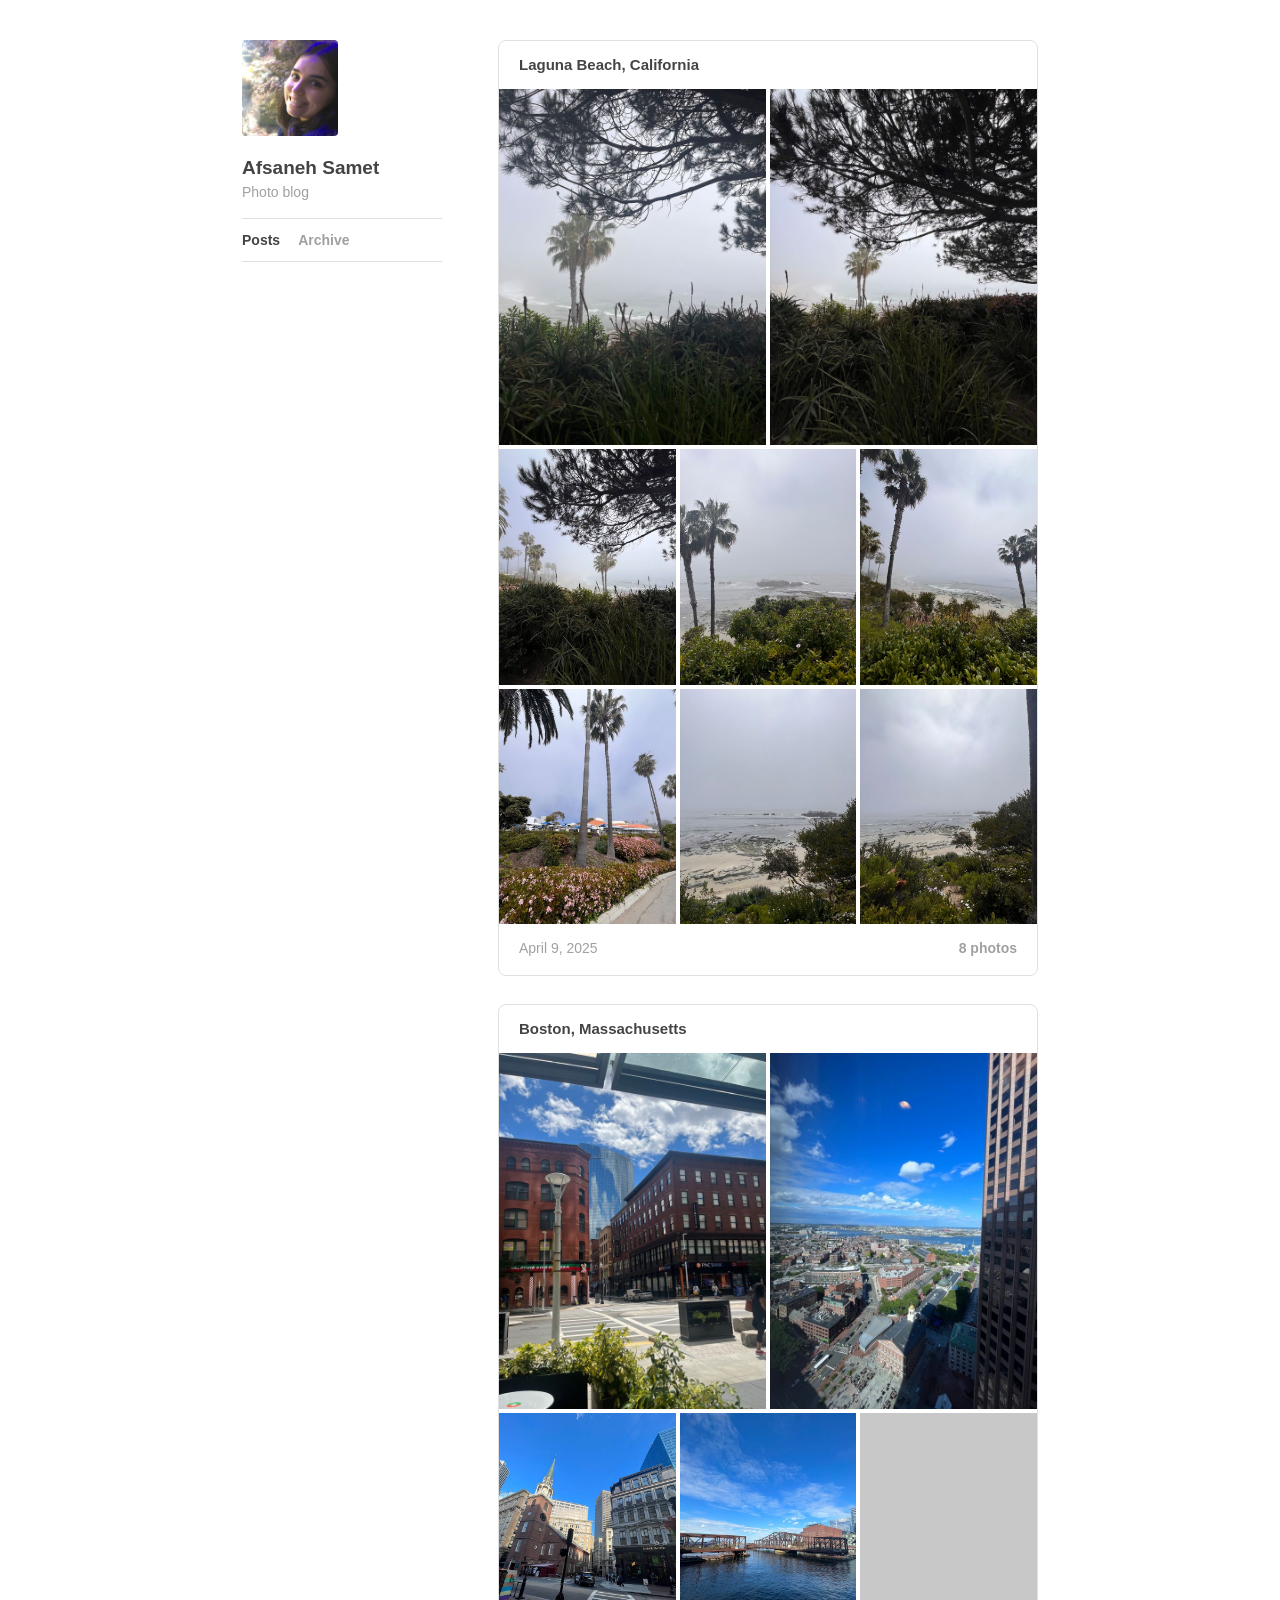
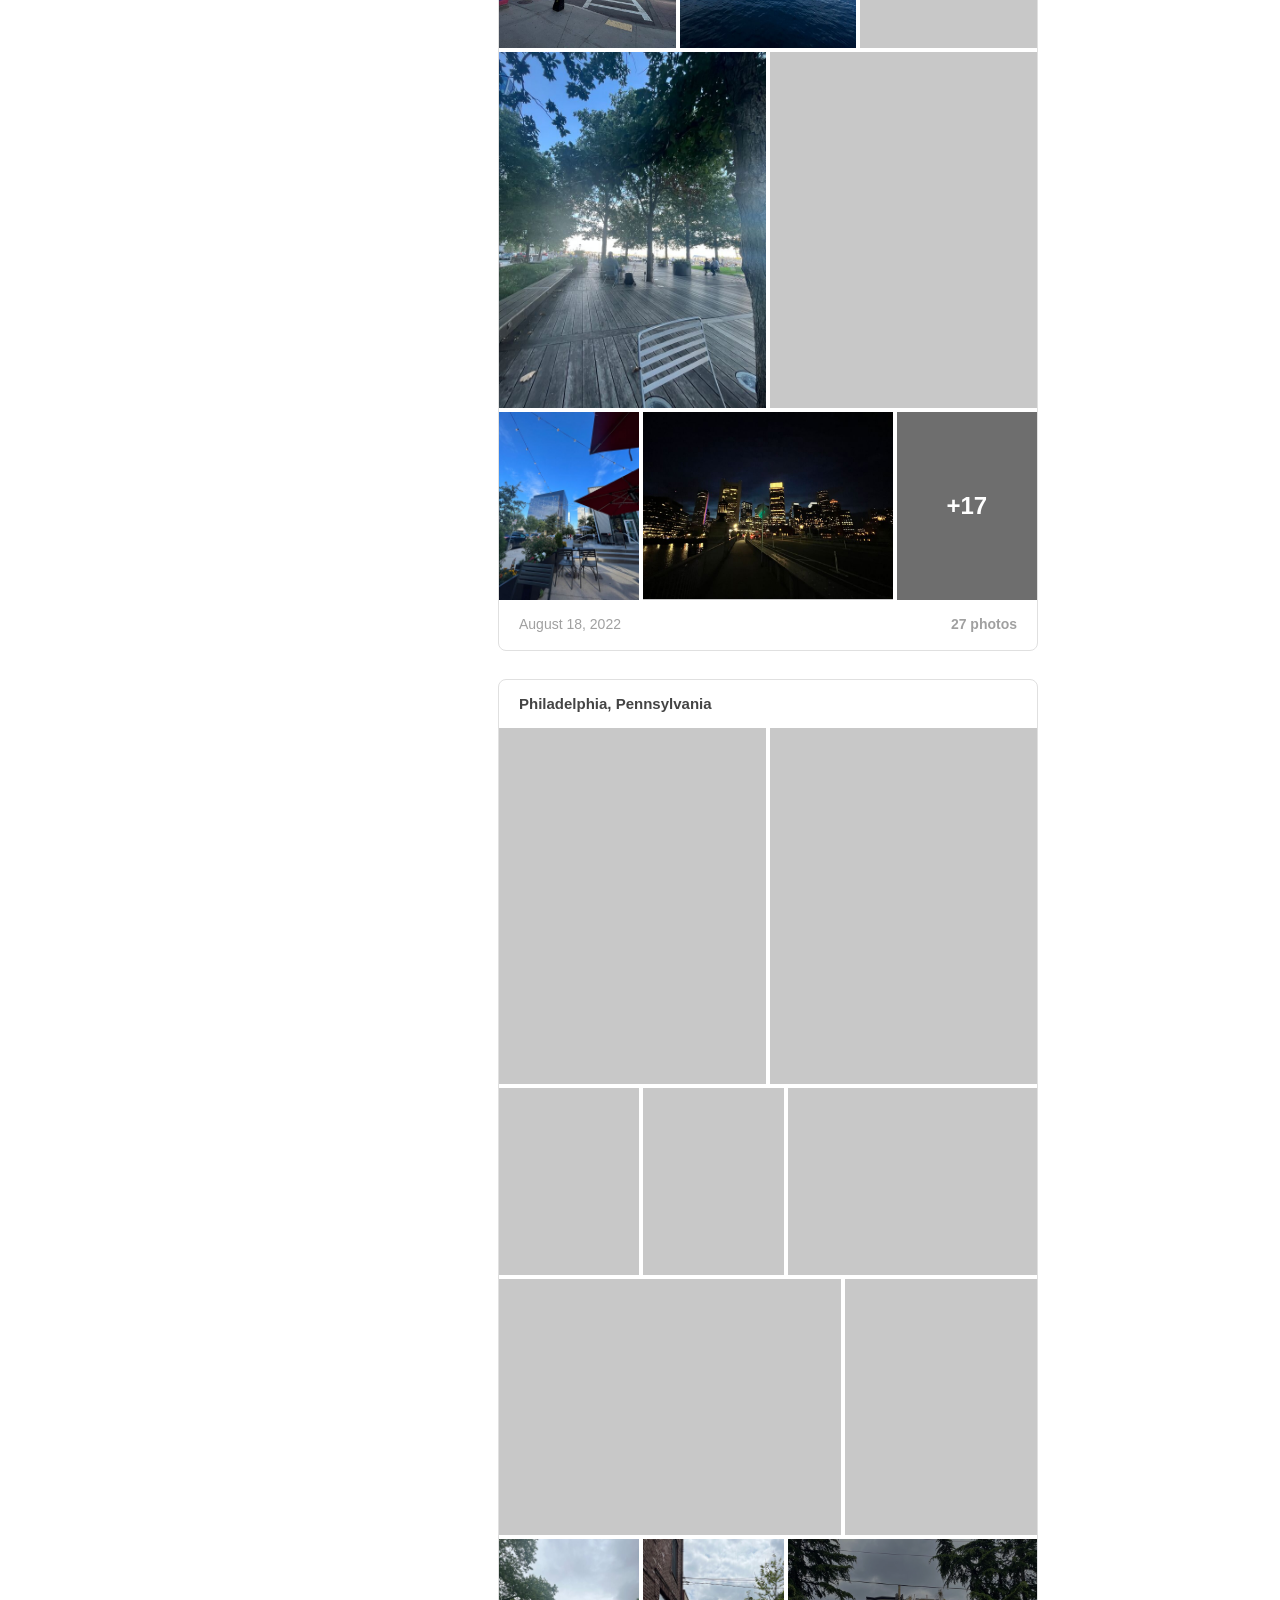
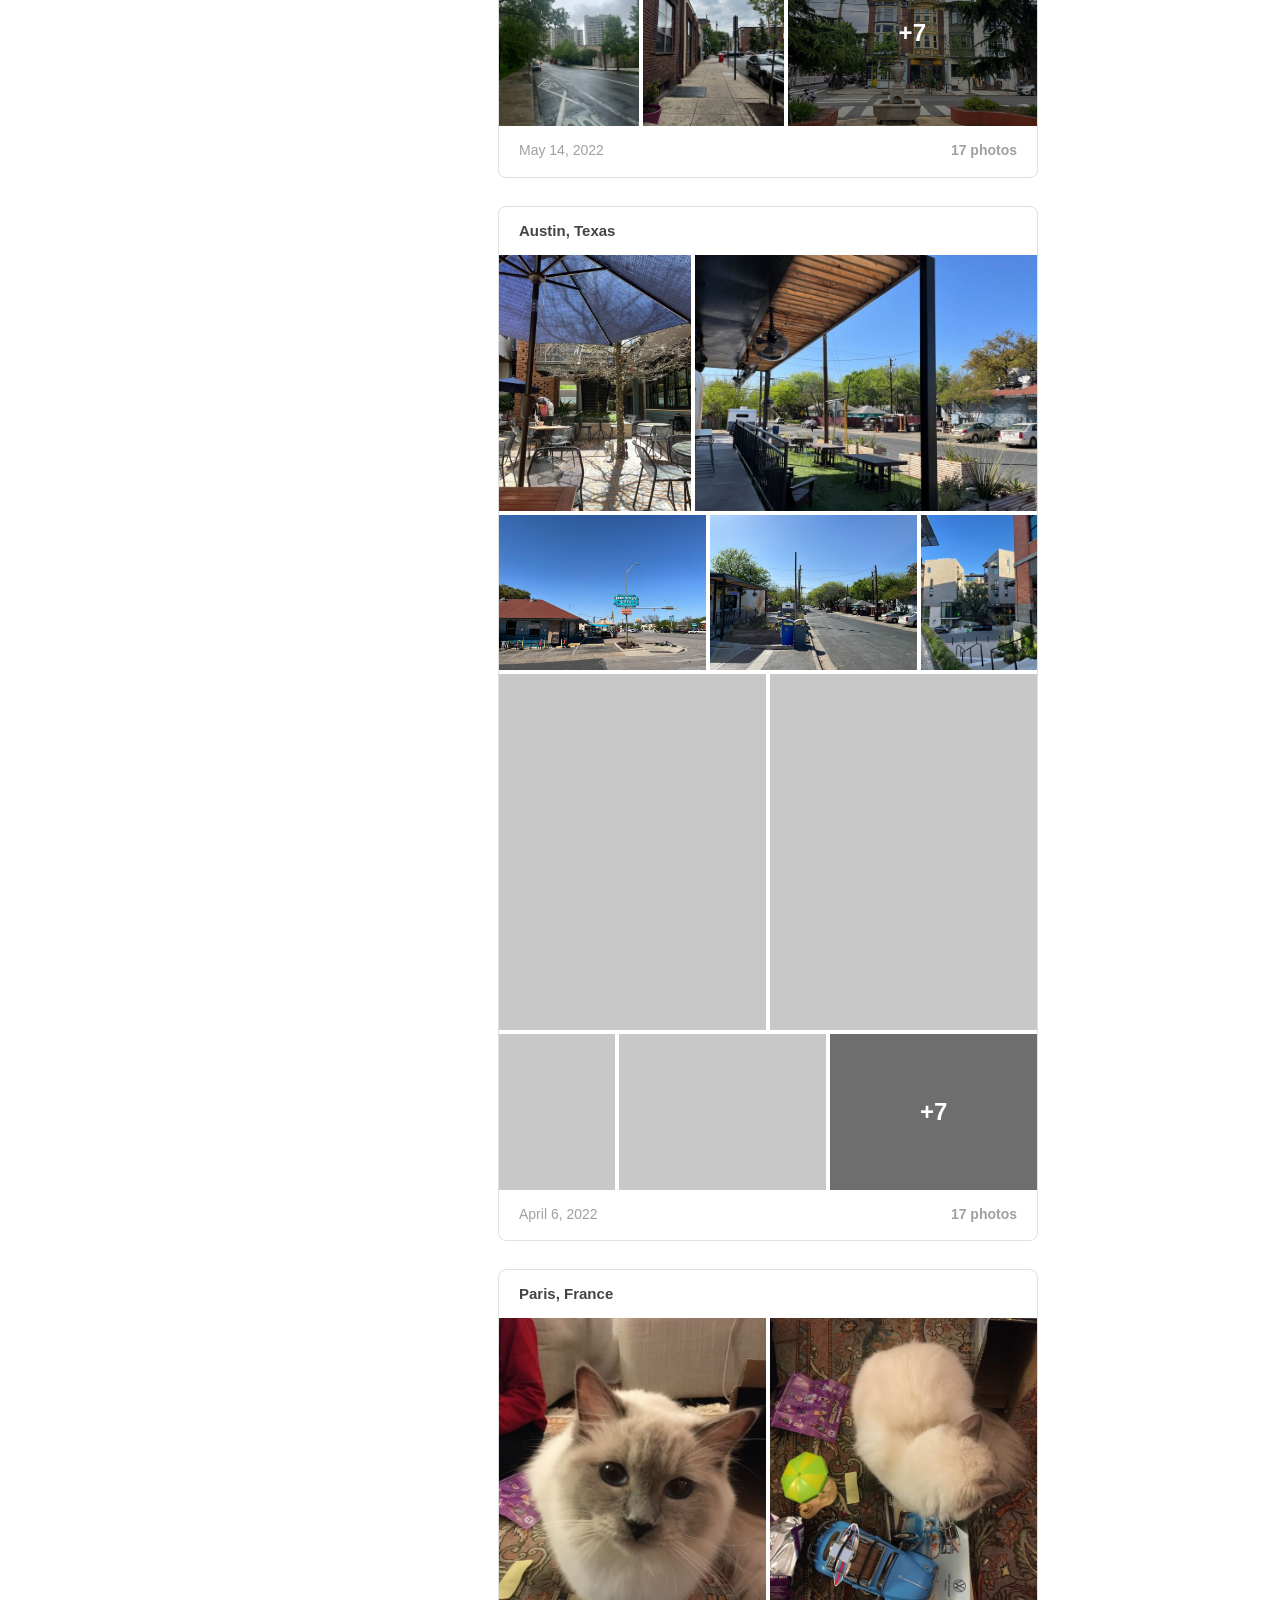
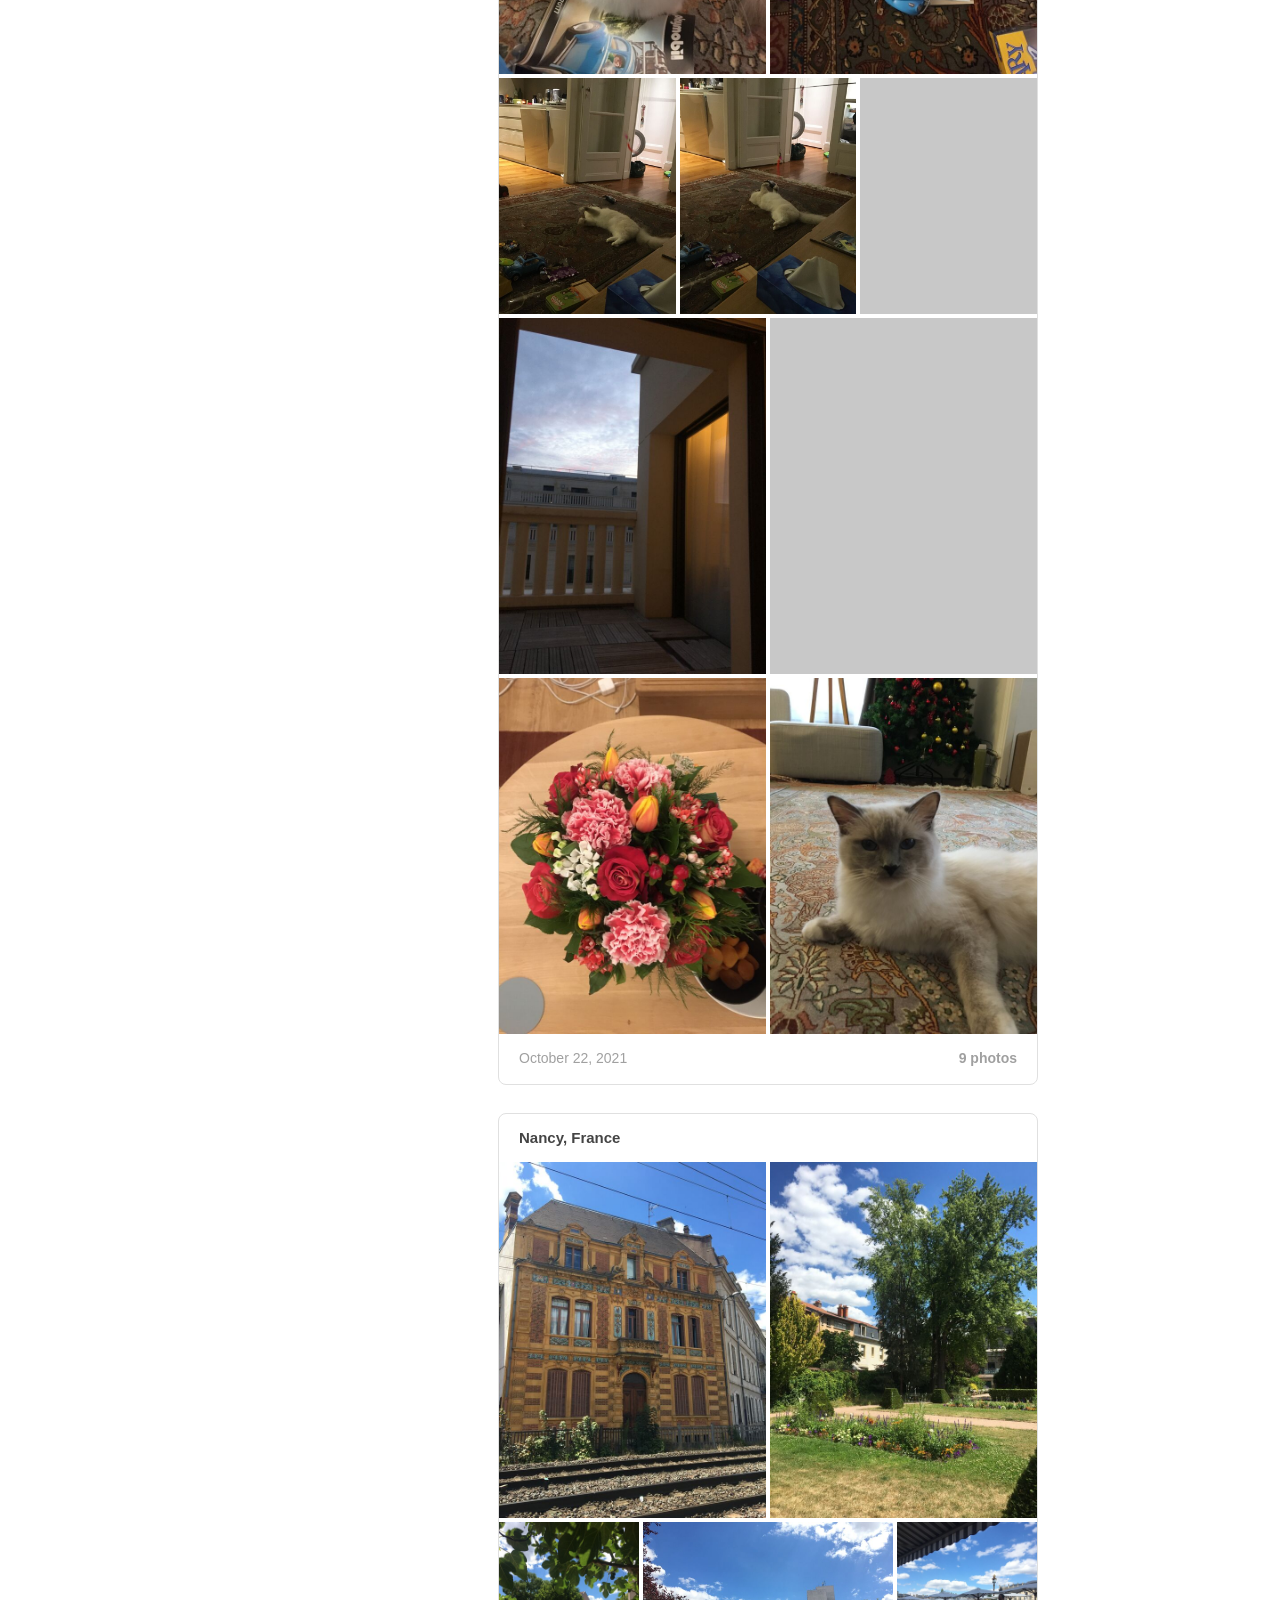
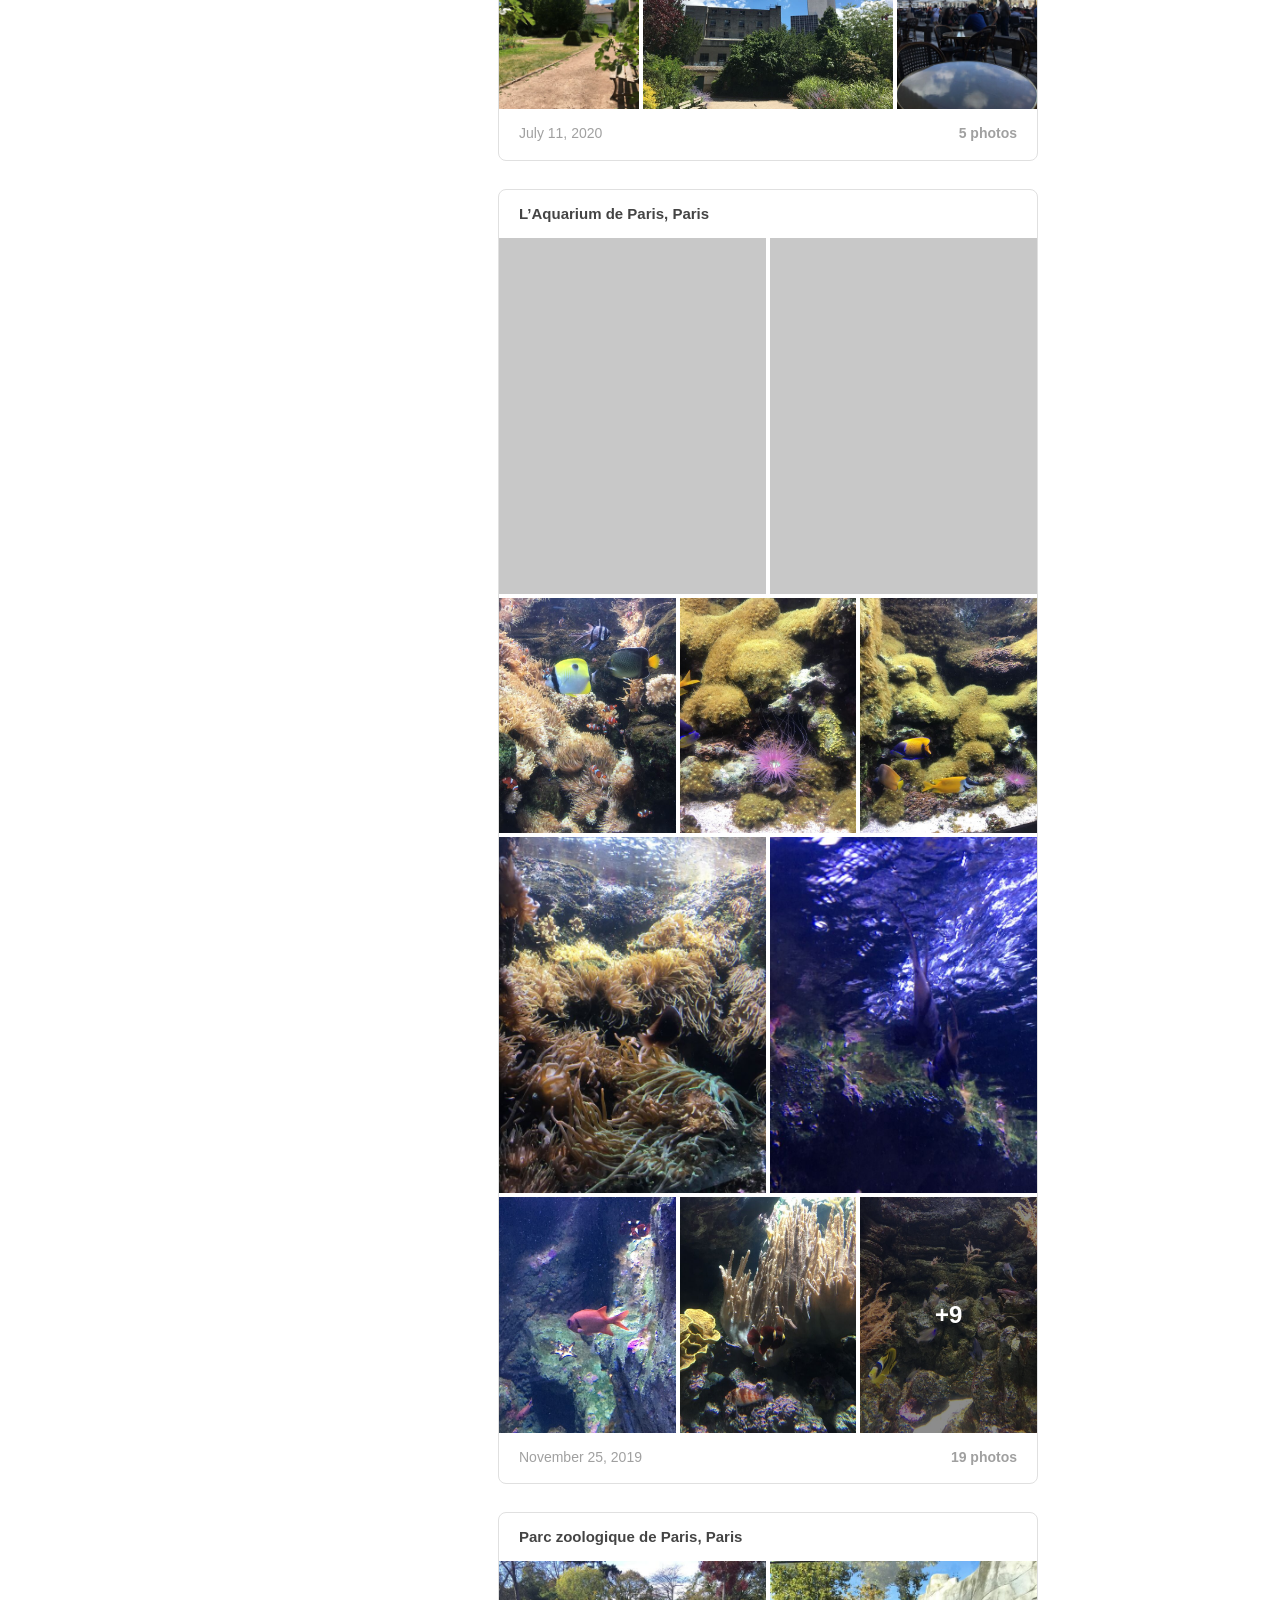
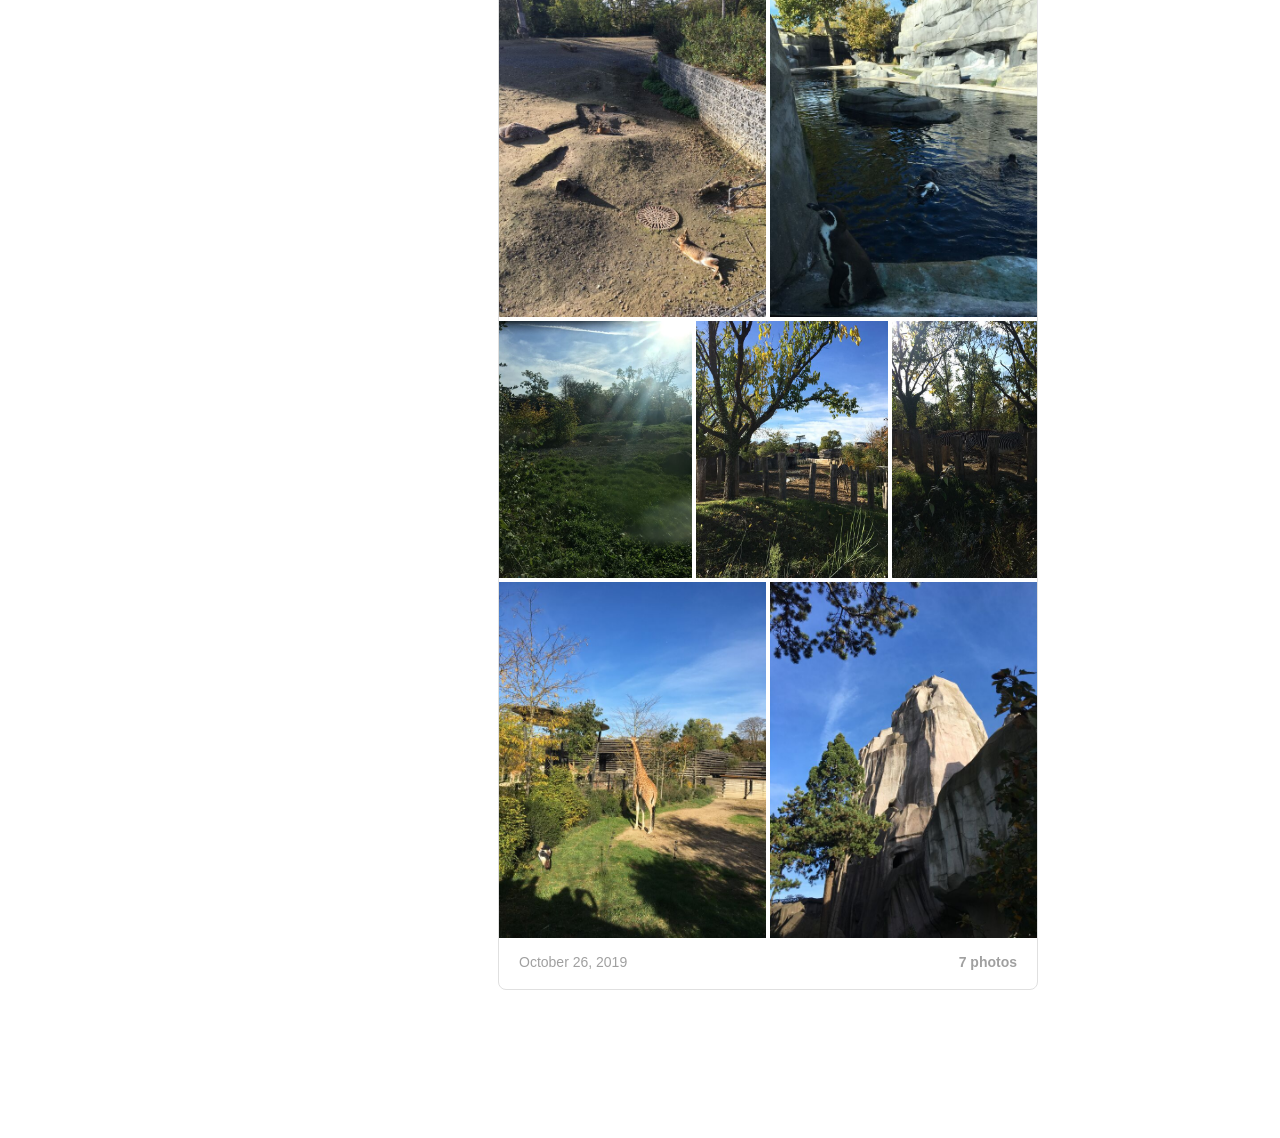
==== commit eab11068: "Use "Venue, Paris" as the location for the aquarium and zoo posts Co-Authored-By: Claude Opus 5.5 <n" ====
--- a/index.html
+++ b/index.html
@@ -84,27 +84,21 @@
         <span class="count">5 photos</span>
       </footer>
     </article>
-    <article class="post" id="laquarium-de-paris-2019" data-label="L’Aquarium de Paris, Paris, France">
+    <article class="post" id="laquarium-de-paris-2019" data-label="L’Aquarium de Paris, Paris">
       <header class="post-head">
-        <h2 class="post-location"><a href="#laquarium-de-paris-2019">Paris, France</a></h2>
+        <h2 class="post-location"><a href="#laquarium-de-paris-2019">L’Aquarium de Paris, Paris</a></h2>
       </header>
       <div class="photoset"><div class="row"><a class="ph" href="photos/laquarium-de-paris-2019/img-9789-l.jpg" style="flex-grow:0.7500"><img src="photos/laquarium-de-paris-2019/img-9789-s.jpg" srcset="photos/laquarium-de-paris-2019/img-9789-s.jpg 600w, photos/laquarium-de-paris-2019/img-9789-l.jpg 1200w" sizes="(max-width: 540px) 50vw, 250px" width="600" height="800" loading="lazy" decoding="async" alt="L’Aquarium de Paris, photo 1 of 19"></a><a class="ph" href="photos/laquarium-de-paris-2019/img-9794-l.jpg" style="flex-grow:0.7500"><img src="photos/laquarium-de-paris-2019/img-9794-s.jpg" srcset="photos/laquarium-de-paris-2019/img-9794-s.jpg 600w, photos/laquarium-de-paris-2019/img-9794-l.jpg 1200w" sizes="(max-width: 540px) 50vw, 250px" width="600" height="800" loading="lazy" decoding="async" alt="L’Aquarium de Paris, photo 2 of 19"></a></div><div class="row"><a class="ph" href="photos/laquarium-de-paris-2019/img-9803-l.jpg" style="flex-grow:0.7500"><img src="photos/laquarium-de-paris-2019/img-9803-s.jpg" srcset="photos/laquarium-de-paris-2019/img-9803-s.jpg 600w, photos/laquarium-de-paris-2019/img-9803-l.jpg 1200w" sizes="(max-width: 540px) 33vw, 167px" width="600" height="800" loading="lazy" decoding="async" alt="L’Aquarium de Paris, photo 3 of 19"></a><a class="ph" href="photos/laquarium-de-paris-2019/img-9809-l.jpg" style="flex-grow:0.7500"><img src="photos/laquarium-de-paris-2019/img-9809-s.jpg" srcset="photos/laquarium-de-paris-2019/img-9809-s.jpg 600w, photos/laquarium-de-paris-2019/img-9809-l.jpg 1200w" sizes="(max-width: 540px) 33vw, 167px" width="600" height="800" loading="lazy" decoding="async" alt="L’Aquarium de Paris, photo 4 of 19"></a><a class="ph" href="photos/laquarium-de-paris-2019/img-9811-l.jpg" style="flex-grow:0.7500"><img src="photos/laquarium-de-paris-2019/img-9811-s.jpg" srcset="photos/laquarium-de-paris-2019/img-9811-s.jpg 600w, photos/laquarium-de-paris-2019/img-9811-l.jpg 1200w" sizes="(max-width: 540px) 33vw, 167px" width="600" height="800" loading="lazy" decoding="async" alt="L’Aquarium de Paris, photo 5 of 19"></a></div><div class="row"><a class="ph" href="photos/laquarium-de-paris-2019/img-9813-l.jpg" style="flex-grow:0.7500"><img src="photos/laquarium-de-paris-2019/img-9813-s.jpg" srcset="photos/laquarium-de-paris-2019/img-9813-s.jpg 600w, photos/laquarium-de-paris-2019/img-9813-l.jpg 1200w" sizes="(max-width: 540px) 50vw, 250px" width="600" height="800" loading="lazy" decoding="async" alt="L’Aquarium de Paris, photo 6 of 19"></a><a class="ph" href="photos/laquarium-de-paris-2019/img-9816-l.jpg" style="flex-grow:0.7500"><img src="photos/laquarium-de-paris-2019/img-9816-s.jpg" srcset="photos/laquarium-de-paris-2019/img-9816-s.jpg 600w, photos/laquarium-de-paris-2019/img-9816-l.jpg 1200w" sizes="(max-width: 540px) 50vw, 250px" width="600" height="800" loading="lazy" decoding="async" alt="L’Aquarium de Paris, photo 7 of 19"></a></div><div class="row"><a class="ph" href="photos/laquarium-de-paris-2019/img-9818-l.jpg" style="flex-grow:0.7500"><img src="photos/laquarium-de-paris-2019/img-9818-s.jpg" srcset="photos/laquarium-de-paris-2019/img-9818-s.jpg 600w, photos/laquarium-de-paris-2019/img-9818-l.jpg 1200w" sizes="(max-width: 540px) 33vw, 167px" width="600" height="800" loading="lazy" decoding="async" alt="L’Aquarium de Paris, photo 8 of 19"></a><a class="ph" href="photos/laquarium-de-paris-2019/img-9819-l.jpg" style="flex-grow:0.7500"><img src="photos/laquarium-de-paris-2019/img-9819-s.jpg" srcset="photos/laquarium-de-paris-2019/img-9819-s.jpg 600w, photos/laquarium-de-paris-2019/img-9819-l.jpg 1200w" sizes="(max-width: 540px) 33vw, 167px" width="600" height="800" loading="lazy" decoding="async" alt="L’Aquarium de Paris, photo 9 of 19"></a><a class="ph more" href="photos/laquarium-de-paris-2019/img-9826-l.jpg" style="flex-grow:0.7500" data-more="+9"><img src="photos/laquarium-de-paris-2019/img-9826-s.jpg" srcset="photos/laquarium-de-paris-2019/img-9826-s.jpg 600w, photos/laquarium-de-paris-2019/img-9826-l.jpg 1200w" sizes="(max-width: 540px) 33vw, 167px" width="600" height="800" loading="lazy" decoding="async" alt="L’Aquarium de Paris, photo 10 of 19"></a></div><a class="ph" href="photos/laquarium-de-paris-2019/img-9827-l.jpg" data-small="photos/laquarium-de-paris-2019/img-9827-s.jpg" aria-label="L’Aquarium de Paris, photo 11 of 19" hidden></a><a class="ph" href="photos/laquarium-de-paris-2019/img-9834-l.jpg" data-small="photos/laquarium-de-paris-2019/img-9834-s.jpg" aria-label="L’Aquarium de Paris, photo 12 of 19" hidden></a><a class="ph" href="photos/laquarium-de-paris-2019/img-9836-l.jpg" data-small="photos/laquarium-de-paris-2019/img-9836-s.jpg" aria-label="L’Aquarium de Paris, photo 13 of 19" hidden></a><a class="ph" href="photos/laquarium-de-paris-2019/img-9839-l.jpg" data-small="photos/laquarium-de-paris-2019/img-9839-s.jpg" aria-label="L’Aquarium de Paris, photo 14 of 19" hidden></a><a class="ph" href="photos/laquarium-de-paris-2019/img-9842-l.jpg" data-small="photos/laquarium-de-paris-2019/img-9842-s.jpg" aria-label="L’Aquarium de Paris, photo 15 of 19" hidden></a><a class="ph" href="photos/laquarium-de-paris-2019/img-9845-l.jpg" data-small="photos/laquarium-de-paris-2019/img-9845-s.jpg" aria-label="L’Aquarium de Paris, photo 16 of 19" hidden></a><a class="ph" href="photos/laquarium-de-paris-2019/img-9856-l.jpg" data-small="photos/laquarium-de-paris-2019/img-9856-s.jpg" aria-label="L’Aquarium de Paris, photo 17 of 19" hidden></a><a class="ph" href="photos/laquarium-de-paris-2019/img-9860-l.jpg" data-small="photos/laquarium-de-paris-2019/img-9860-s.jpg" aria-label="L’Aquarium de Paris, photo 18 of 19" hidden></a><a class="ph" href="photos/laquarium-de-paris-2019/img-9865-l.jpg" data-small="photos/laquarium-de-paris-2019/img-9865-s.jpg" aria-label="L’Aquarium de Paris, photo 19 of 19" hidden></a></div>
-      <div class="post-body">
-        <p class="where"><b>L’Aquarium de Paris</b></p>
-      </div>
       <footer class="post-foot">
         <span><a href="#laquarium-de-paris-2019"><time datetime="2019-11-25">November 25, 2019</time></a></span>
         <span class="count">19 photos</span>
       </footer>
     </article>
-    <article class="post" id="parc-zoologique-de-paris-2019" data-label="Parc zoologique de Paris, Paris, France">
+    <article class="post" id="parc-zoologique-de-paris-2019" data-label="Parc zoologique de Paris, Paris">
       <header class="post-head">
-        <h2 class="post-location"><a href="#parc-zoologique-de-paris-2019">Paris, France</a></h2>
+        <h2 class="post-location"><a href="#parc-zoologique-de-paris-2019">Parc zoologique de Paris, Paris</a></h2>
       </header>
       <div class="photoset"><div class="row"><a class="ph" href="photos/parc-zoologique-de-paris-2019/img-9254-l.jpg" style="flex-grow:0.7500"><img src="photos/parc-zoologique-de-paris-2019/img-9254-s.jpg" srcset="photos/parc-zoologique-de-paris-2019/img-9254-s.jpg 600w, photos/parc-zoologique-de-paris-2019/img-9254-l.jpg 1200w" sizes="(max-width: 540px) 50vw, 250px" width="600" height="800" loading="lazy" decoding="async" alt="Parc zoologique de Paris, photo 1 of 7"></a><a class="ph" href="photos/parc-zoologique-de-paris-2019/img-9260-l.jpg" style="flex-grow:0.7500"><img src="photos/parc-zoologique-de-paris-2019/img-9260-s.jpg" srcset="photos/parc-zoologique-de-paris-2019/img-9260-s.jpg 600w, photos/parc-zoologique-de-paris-2019/img-9260-l.jpg 1200w" sizes="(max-width: 540px) 50vw, 250px" width="600" height="800" loading="lazy" decoding="async" alt="Parc zoologique de Paris, photo 2 of 7"></a></div><div class="row"><a class="ph" href="photos/parc-zoologique-de-paris-2019/img-9262-l.jpg" style="flex-grow:0.7500"><img src="photos/parc-zoologique-de-paris-2019/img-9262-s.jpg" srcset="photos/parc-zoologique-de-paris-2019/img-9262-s.jpg 600w, photos/parc-zoologique-de-paris-2019/img-9262-l.jpg 1200w" sizes="(max-width: 540px) 36vw, 182px" width="600" height="800" loading="lazy" decoding="async" alt="Parc zoologique de Paris, photo 3 of 7"></a><a class="ph" href="photos/parc-zoologique-de-paris-2019/img-9266-l.jpg" style="flex-grow:0.7500"><img src="photos/parc-zoologique-de-paris-2019/img-9266-s.jpg" srcset="photos/parc-zoologique-de-paris-2019/img-9266-s.jpg 600w, photos/parc-zoologique-de-paris-2019/img-9266-l.jpg 1200w" sizes="(max-width: 540px) 36vw, 182px" width="600" height="800" loading="lazy" decoding="async" alt="Parc zoologique de Paris, photo 4 of 7"></a><a class="ph" href="photos/parc-zoologique-de-paris-2019/97107046-6edd-4247-b437-5a56d5a201c0-l.jpg" style="flex-grow:0.5631"><img src="photos/parc-zoologique-de-paris-2019/97107046-6edd-4247-b437-5a56d5a201c0-s.jpg" srcset="photos/parc-zoologique-de-paris-2019/97107046-6edd-4247-b437-5a56d5a201c0-s.jpg 451w, photos/parc-zoologique-de-paris-2019/97107046-6edd-4247-b437-5a56d5a201c0-l.jpg 901w" sizes="(max-width: 540px) 27vw, 136px" width="451" height="800" loading="lazy" decoding="async" alt="Parc zoologique de Paris, photo 5 of 7"></a></div><div class="row"><a class="ph" href="photos/parc-zoologique-de-paris-2019/img-9279-l.jpg" style="flex-grow:0.7500"><img src="photos/parc-zoologique-de-paris-2019/img-9279-s.jpg" srcset="photos/parc-zoologique-de-paris-2019/img-9279-s.jpg 600w, photos/parc-zoologique-de-paris-2019/img-9279-l.jpg 1200w" sizes="(max-width: 540px) 50vw, 250px" width="600" height="800" loading="lazy" decoding="async" alt="Parc zoologique de Paris, photo 6 of 7"></a><a class="ph" href="photos/parc-zoologique-de-paris-2019/img-9304-l.jpg" style="flex-grow:0.7500"><img src="photos/parc-zoologique-de-paris-2019/img-9304-s.jpg" srcset="photos/parc-zoologique-de-paris-2019/img-9304-s.jpg 600w, photos/parc-zoologique-de-paris-2019/img-9304-l.jpg 1200w" sizes="(max-width: 540px) 50vw, 250px" width="600" height="800" loading="lazy" decoding="async" alt="Parc zoologique de Paris, photo 7 of 7"></a></div></div>
-      <div class="post-body">
-        <p class="where"><b>Parc zoologique de Paris</b></p>
-      </div>
       <footer class="post-foot">
         <span><a href="#parc-zoologique-de-paris-2019"><time datetime="2019-10-26">October 26, 2019</time></a></span>
         <span class="count">7 photos</span>
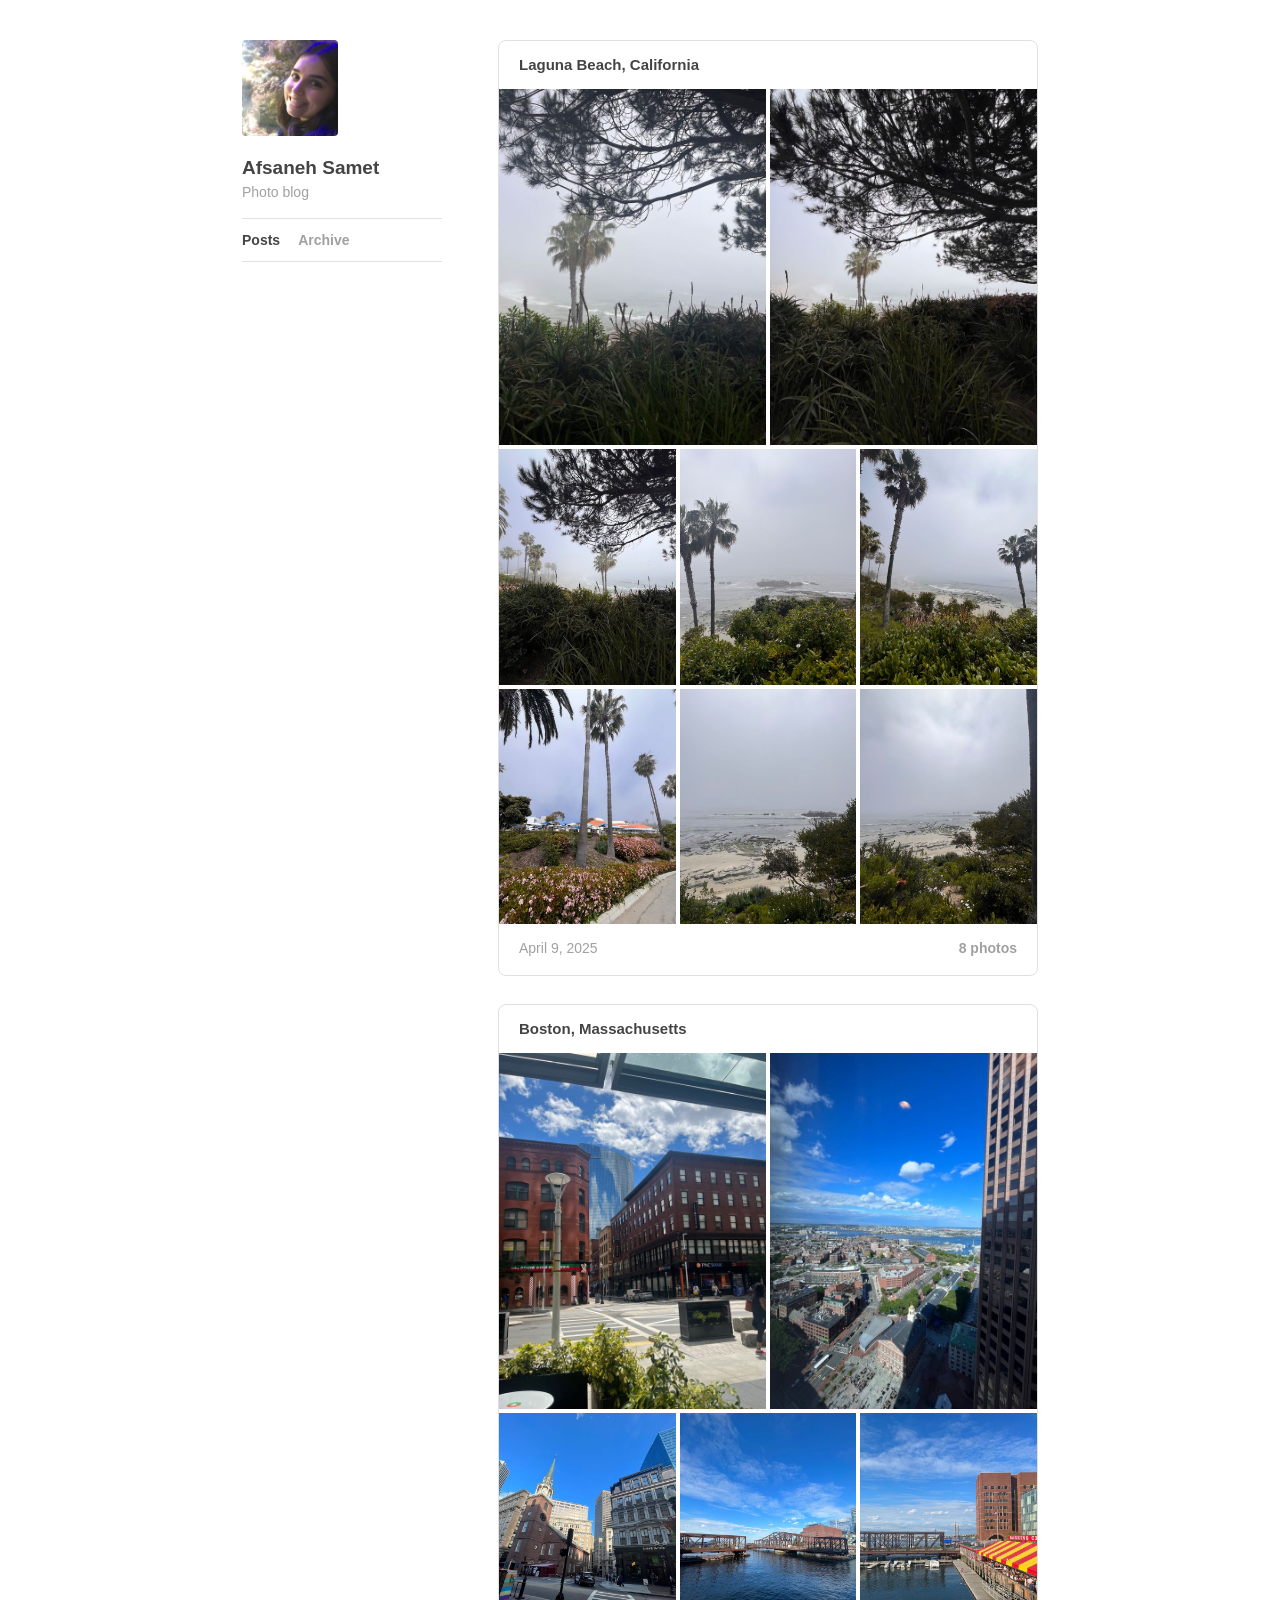
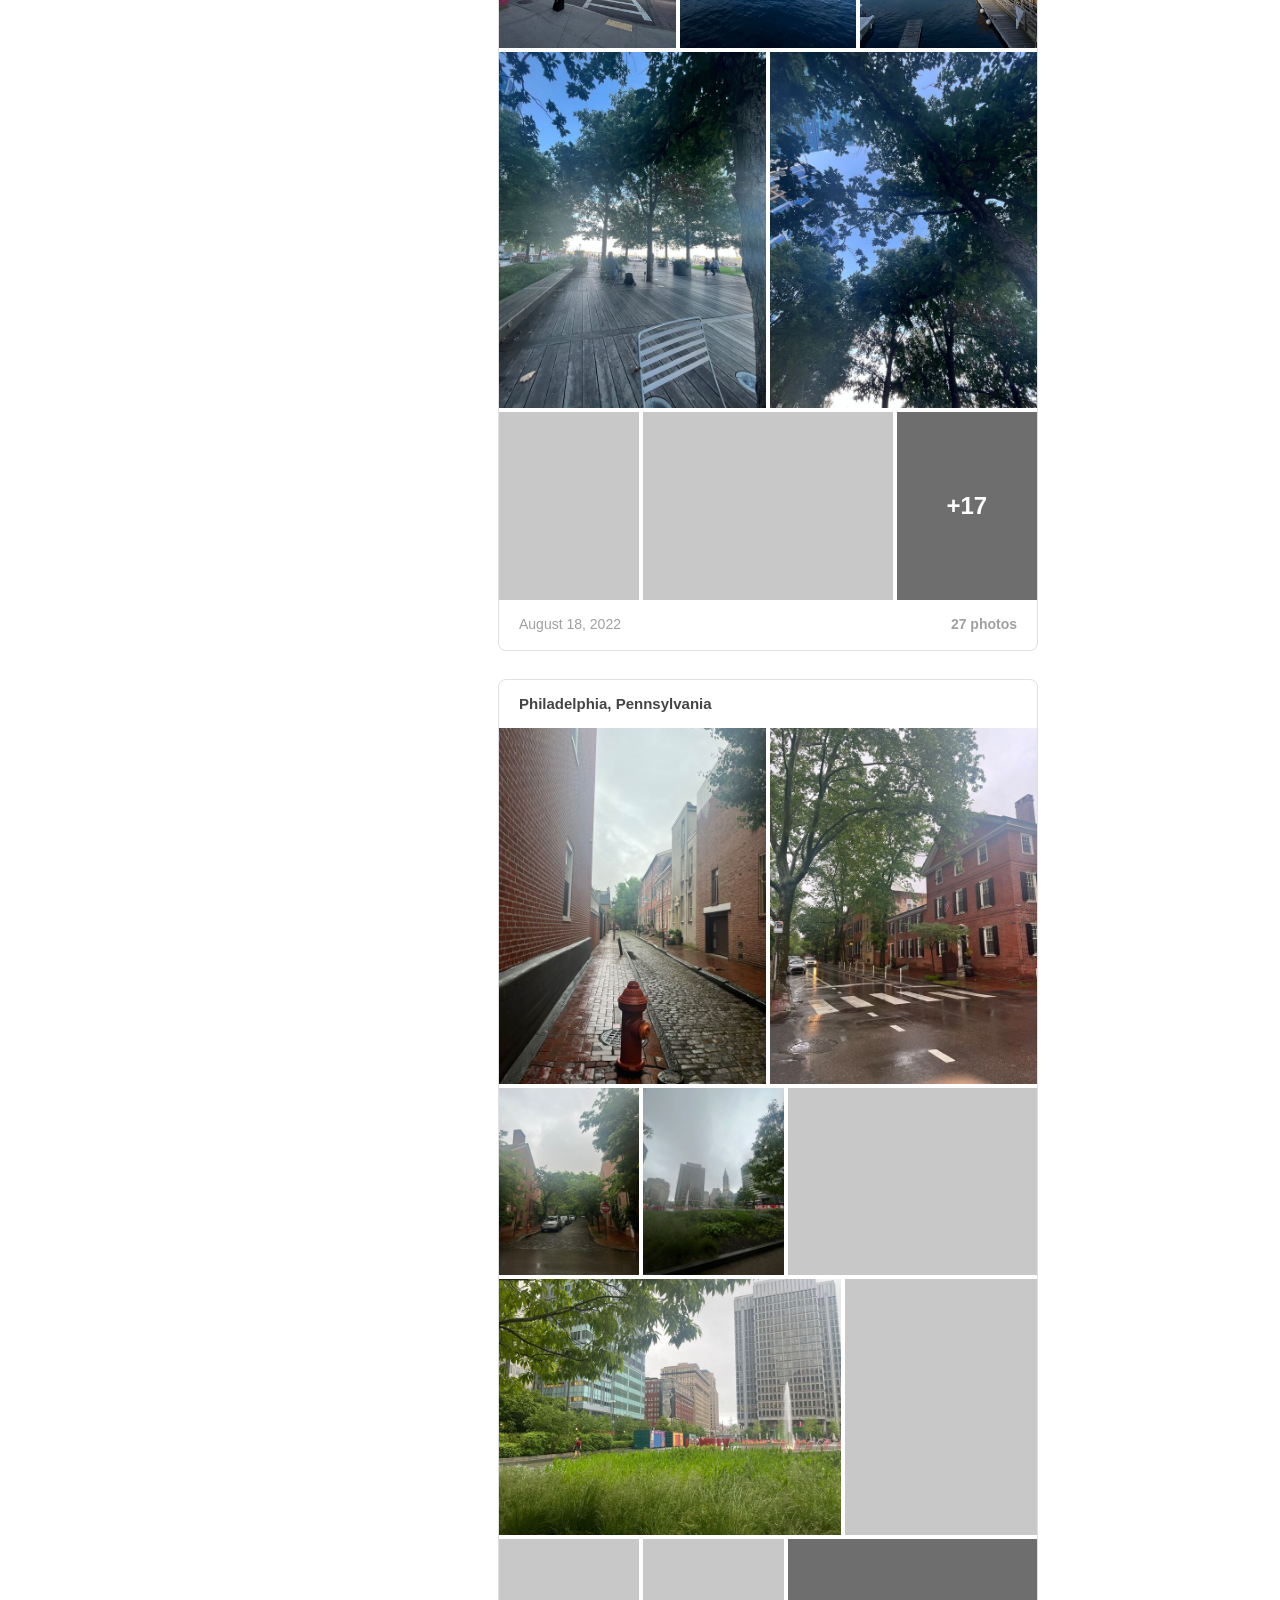
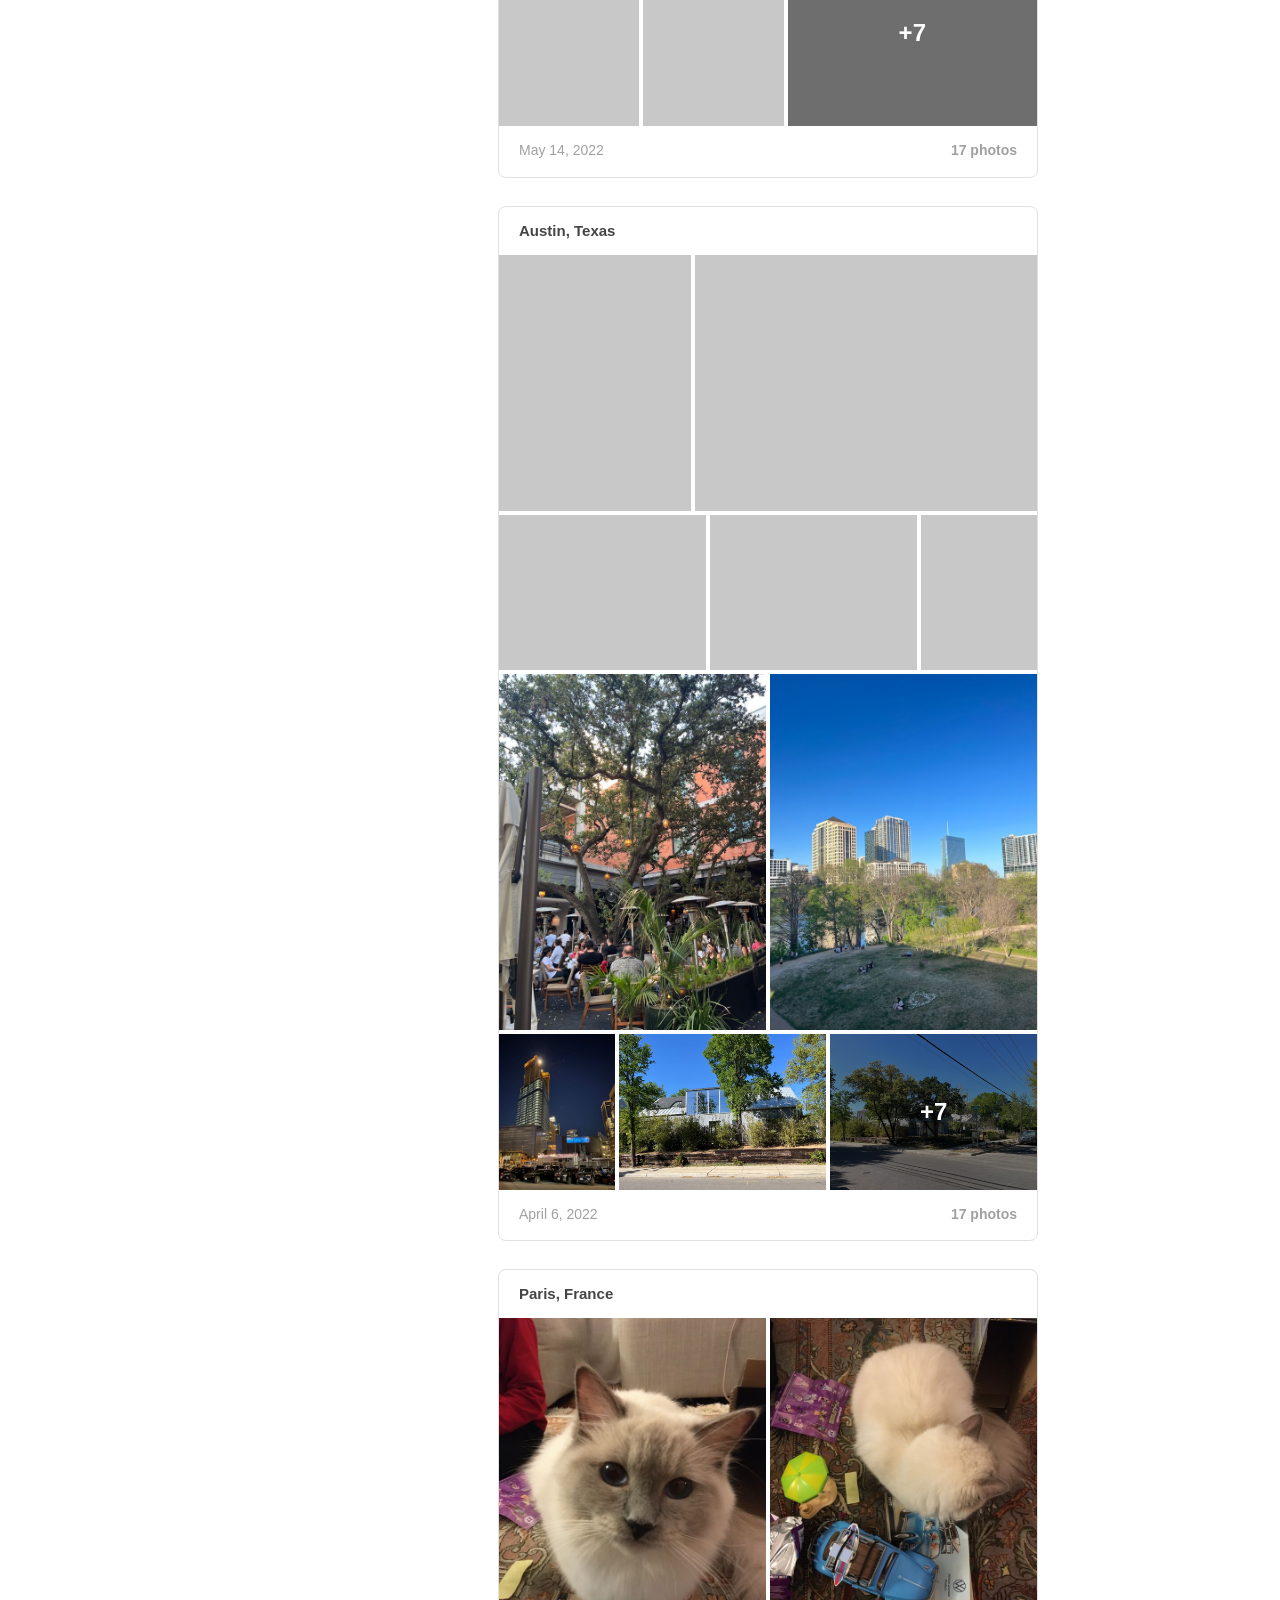
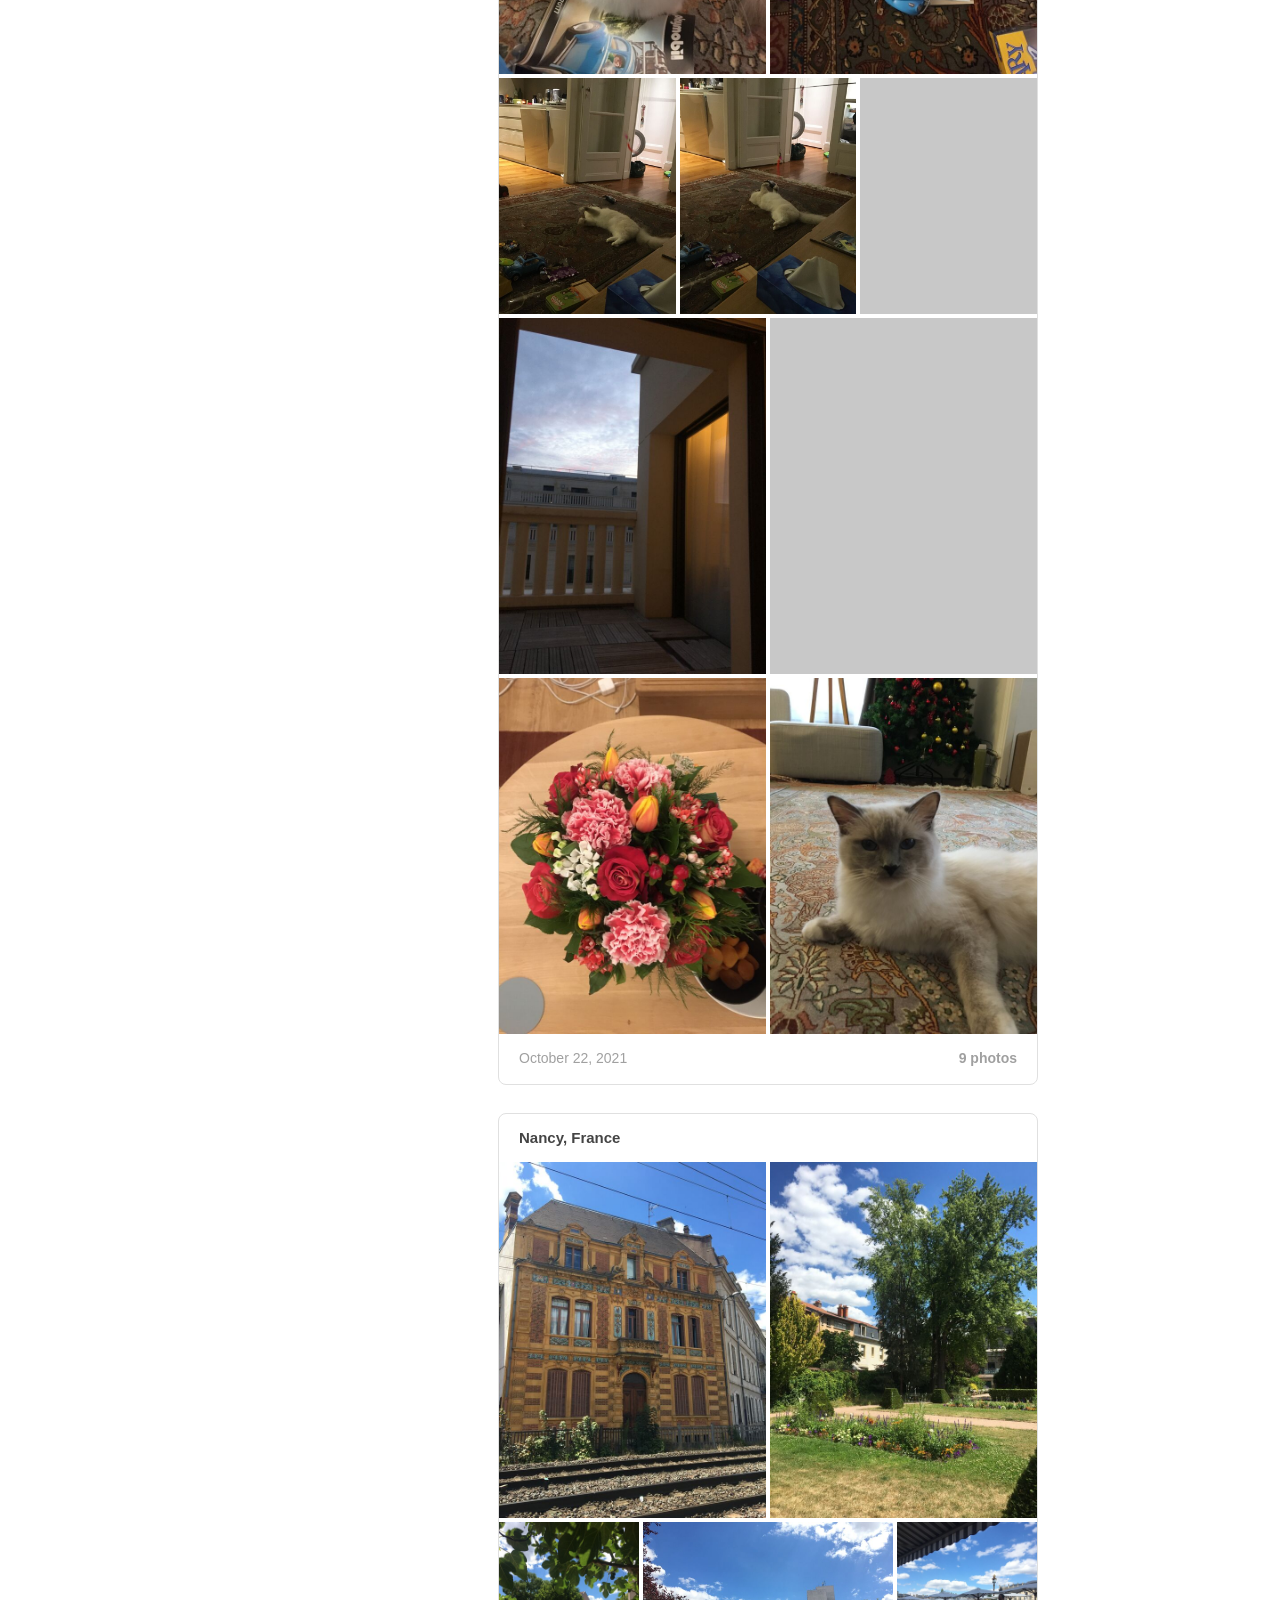
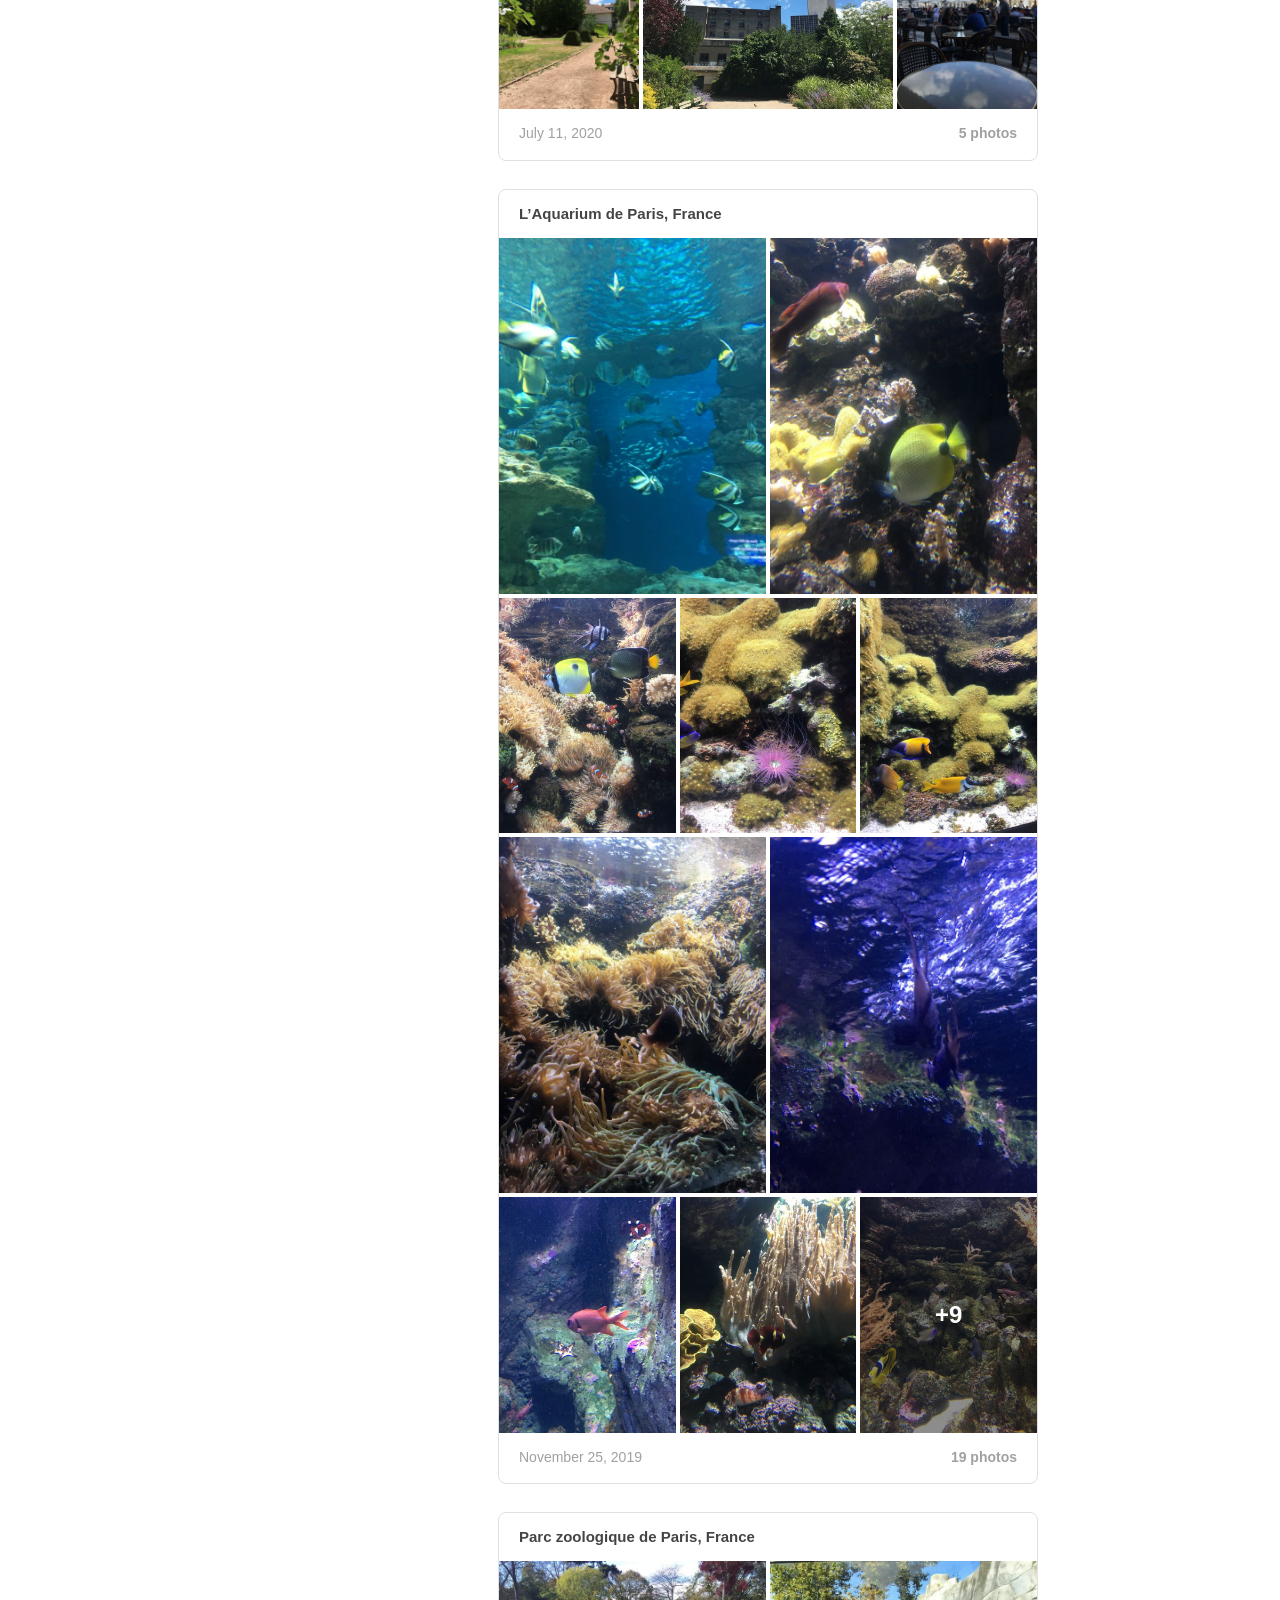
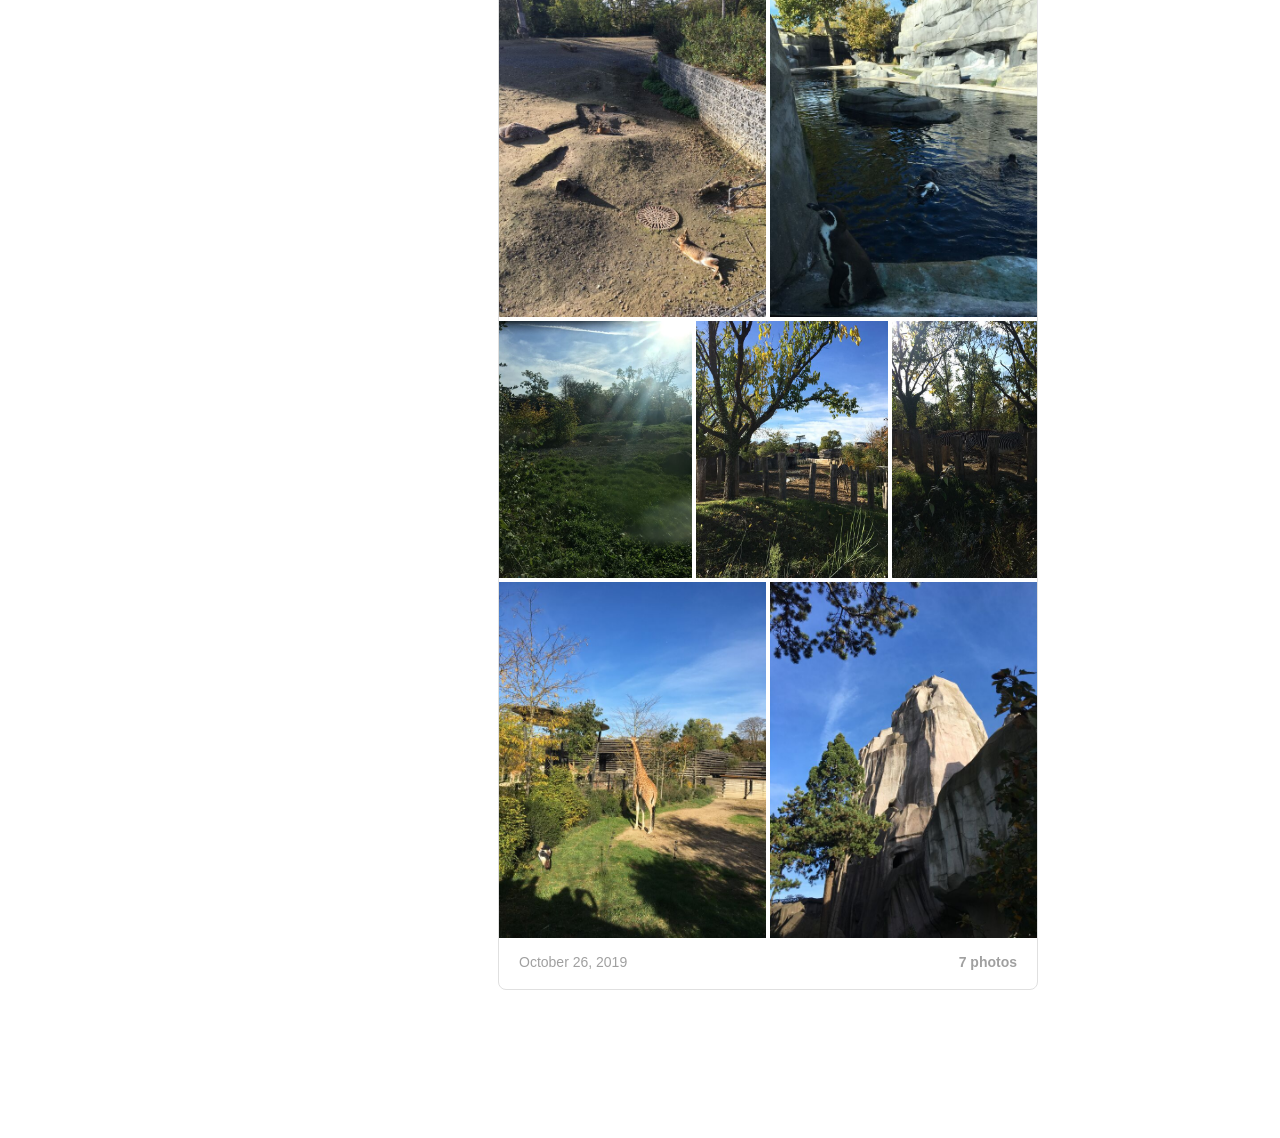
==== commit 747137d8: "Use "Venue, France" for the aquarium and zoo post locations Co-Authored-By: Claude Opus 5.5 <noreply" ====
--- a/index.html
+++ b/index.html
@@ -84,9 +84,9 @@
         <span class="count">5 photos</span>
       </footer>
     </article>
-    <article class="post" id="laquarium-de-paris-2019" data-label="L’Aquarium de Paris, Paris">
+    <article class="post" id="laquarium-de-paris-2019" data-label="L’Aquarium de Paris, France">
       <header class="post-head">
-        <h2 class="post-location"><a href="#laquarium-de-paris-2019">L’Aquarium de Paris, Paris</a></h2>
+        <h2 class="post-location"><a href="#laquarium-de-paris-2019">L’Aquarium de Paris, France</a></h2>
       </header>
       <div class="photoset"><div class="row"><a class="ph" href="photos/laquarium-de-paris-2019/img-9789-l.jpg" style="flex-grow:0.7500"><img src="photos/laquarium-de-paris-2019/img-9789-s.jpg" srcset="photos/laquarium-de-paris-2019/img-9789-s.jpg 600w, photos/laquarium-de-paris-2019/img-9789-l.jpg 1200w" sizes="(max-width: 540px) 50vw, 250px" width="600" height="800" loading="lazy" decoding="async" alt="L’Aquarium de Paris, photo 1 of 19"></a><a class="ph" href="photos/laquarium-de-paris-2019/img-9794-l.jpg" style="flex-grow:0.7500"><img src="photos/laquarium-de-paris-2019/img-9794-s.jpg" srcset="photos/laquarium-de-paris-2019/img-9794-s.jpg 600w, photos/laquarium-de-paris-2019/img-9794-l.jpg 1200w" sizes="(max-width: 540px) 50vw, 250px" width="600" height="800" loading="lazy" decoding="async" alt="L’Aquarium de Paris, photo 2 of 19"></a></div><div class="row"><a class="ph" href="photos/laquarium-de-paris-2019/img-9803-l.jpg" style="flex-grow:0.7500"><img src="photos/laquarium-de-paris-2019/img-9803-s.jpg" srcset="photos/laquarium-de-paris-2019/img-9803-s.jpg 600w, photos/laquarium-de-paris-2019/img-9803-l.jpg 1200w" sizes="(max-width: 540px) 33vw, 167px" width="600" height="800" loading="lazy" decoding="async" alt="L’Aquarium de Paris, photo 3 of 19"></a><a class="ph" href="photos/laquarium-de-paris-2019/img-9809-l.jpg" style="flex-grow:0.7500"><img src="photos/laquarium-de-paris-2019/img-9809-s.jpg" srcset="photos/laquarium-de-paris-2019/img-9809-s.jpg 600w, photos/laquarium-de-paris-2019/img-9809-l.jpg 1200w" sizes="(max-width: 540px) 33vw, 167px" width="600" height="800" loading="lazy" decoding="async" alt="L’Aquarium de Paris, photo 4 of 19"></a><a class="ph" href="photos/laquarium-de-paris-2019/img-9811-l.jpg" style="flex-grow:0.7500"><img src="photos/laquarium-de-paris-2019/img-9811-s.jpg" srcset="photos/laquarium-de-paris-2019/img-9811-s.jpg 600w, photos/laquarium-de-paris-2019/img-9811-l.jpg 1200w" sizes="(max-width: 540px) 33vw, 167px" width="600" height="800" loading="lazy" decoding="async" alt="L’Aquarium de Paris, photo 5 of 19"></a></div><div class="row"><a class="ph" href="photos/laquarium-de-paris-2019/img-9813-l.jpg" style="flex-grow:0.7500"><img src="photos/laquarium-de-paris-2019/img-9813-s.jpg" srcset="photos/laquarium-de-paris-2019/img-9813-s.jpg 600w, photos/laquarium-de-paris-2019/img-9813-l.jpg 1200w" sizes="(max-width: 540px) 50vw, 250px" width="600" height="800" loading="lazy" decoding="async" alt="L’Aquarium de Paris, photo 6 of 19"></a><a class="ph" href="photos/laquarium-de-paris-2019/img-9816-l.jpg" style="flex-grow:0.7500"><img src="photos/laquarium-de-paris-2019/img-9816-s.jpg" srcset="photos/laquarium-de-paris-2019/img-9816-s.jpg 600w, photos/laquarium-de-paris-2019/img-9816-l.jpg 1200w" sizes="(max-width: 540px) 50vw, 250px" width="600" height="800" loading="lazy" decoding="async" alt="L’Aquarium de Paris, photo 7 of 19"></a></div><div class="row"><a class="ph" href="photos/laquarium-de-paris-2019/img-9818-l.jpg" style="flex-grow:0.7500"><img src="photos/laquarium-de-paris-2019/img-9818-s.jpg" srcset="photos/laquarium-de-paris-2019/img-9818-s.jpg 600w, photos/laquarium-de-paris-2019/img-9818-l.jpg 1200w" sizes="(max-width: 540px) 33vw, 167px" width="600" height="800" loading="lazy" decoding="async" alt="L’Aquarium de Paris, photo 8 of 19"></a><a class="ph" href="photos/laquarium-de-paris-2019/img-9819-l.jpg" style="flex-grow:0.7500"><img src="photos/laquarium-de-paris-2019/img-9819-s.jpg" srcset="photos/laquarium-de-paris-2019/img-9819-s.jpg 600w, photos/laquarium-de-paris-2019/img-9819-l.jpg 1200w" sizes="(max-width: 540px) 33vw, 167px" width="600" height="800" loading="lazy" decoding="async" alt="L’Aquarium de Paris, photo 9 of 19"></a><a class="ph more" href="photos/laquarium-de-paris-2019/img-9826-l.jpg" style="flex-grow:0.7500" data-more="+9"><img src="photos/laquarium-de-paris-2019/img-9826-s.jpg" srcset="photos/laquarium-de-paris-2019/img-9826-s.jpg 600w, photos/laquarium-de-paris-2019/img-9826-l.jpg 1200w" sizes="(max-width: 540px) 33vw, 167px" width="600" height="800" loading="lazy" decoding="async" alt="L’Aquarium de Paris, photo 10 of 19"></a></div><a class="ph" href="photos/laquarium-de-paris-2019/img-9827-l.jpg" data-small="photos/laquarium-de-paris-2019/img-9827-s.jpg" aria-label="L’Aquarium de Paris, photo 11 of 19" hidden></a><a class="ph" href="photos/laquarium-de-paris-2019/img-9834-l.jpg" data-small="photos/laquarium-de-paris-2019/img-9834-s.jpg" aria-label="L’Aquarium de Paris, photo 12 of 19" hidden></a><a class="ph" href="photos/laquarium-de-paris-2019/img-9836-l.jpg" data-small="photos/laquarium-de-paris-2019/img-9836-s.jpg" aria-label="L’Aquarium de Paris, photo 13 of 19" hidden></a><a class="ph" href="photos/laquarium-de-paris-2019/img-9839-l.jpg" data-small="photos/laquarium-de-paris-2019/img-9839-s.jpg" aria-label="L’Aquarium de Paris, photo 14 of 19" hidden></a><a class="ph" href="photos/laquarium-de-paris-2019/img-9842-l.jpg" data-small="photos/laquarium-de-paris-2019/img-9842-s.jpg" aria-label="L’Aquarium de Paris, photo 15 of 19" hidden></a><a class="ph" href="photos/laquarium-de-paris-2019/img-9845-l.jpg" data-small="photos/laquarium-de-paris-2019/img-9845-s.jpg" aria-label="L’Aquarium de Paris, photo 16 of 19" hidden></a><a class="ph" href="photos/laquarium-de-paris-2019/img-9856-l.jpg" data-small="photos/laquarium-de-paris-2019/img-9856-s.jpg" aria-label="L’Aquarium de Paris, photo 17 of 19" hidden></a><a class="ph" href="photos/laquarium-de-paris-2019/img-9860-l.jpg" data-small="photos/laquarium-de-paris-2019/img-9860-s.jpg" aria-label="L’Aquarium de Paris, photo 18 of 19" hidden></a><a class="ph" href="photos/laquarium-de-paris-2019/img-9865-l.jpg" data-small="photos/laquarium-de-paris-2019/img-9865-s.jpg" aria-label="L’Aquarium de Paris, photo 19 of 19" hidden></a></div>
       <footer class="post-foot">
@@ -94,9 +94,9 @@
         <span class="count">19 photos</span>
       </footer>
     </article>
-    <article class="post" id="parc-zoologique-de-paris-2019" data-label="Parc zoologique de Paris, Paris">
+    <article class="post" id="parc-zoologique-de-paris-2019" data-label="Parc zoologique de Paris, France">
       <header class="post-head">
-        <h2 class="post-location"><a href="#parc-zoologique-de-paris-2019">Parc zoologique de Paris, Paris</a></h2>
+        <h2 class="post-location"><a href="#parc-zoologique-de-paris-2019">Parc zoologique de Paris, France</a></h2>
       </header>
       <div class="photoset"><div class="row"><a class="ph" href="photos/parc-zoologique-de-paris-2019/img-9254-l.jpg" style="flex-grow:0.7500"><img src="photos/parc-zoologique-de-paris-2019/img-9254-s.jpg" srcset="photos/parc-zoologique-de-paris-2019/img-9254-s.jpg 600w, photos/parc-zoologique-de-paris-2019/img-9254-l.jpg 1200w" sizes="(max-width: 540px) 50vw, 250px" width="600" height="800" loading="lazy" decoding="async" alt="Parc zoologique de Paris, photo 1 of 7"></a><a class="ph" href="photos/parc-zoologique-de-paris-2019/img-9260-l.jpg" style="flex-grow:0.7500"><img src="photos/parc-zoologique-de-paris-2019/img-9260-s.jpg" srcset="photos/parc-zoologique-de-paris-2019/img-9260-s.jpg 600w, photos/parc-zoologique-de-paris-2019/img-9260-l.jpg 1200w" sizes="(max-width: 540px) 50vw, 250px" width="600" height="800" loading="lazy" decoding="async" alt="Parc zoologique de Paris, photo 2 of 7"></a></div><div class="row"><a class="ph" href="photos/parc-zoologique-de-paris-2019/img-9262-l.jpg" style="flex-grow:0.7500"><img src="photos/parc-zoologique-de-paris-2019/img-9262-s.jpg" srcset="photos/parc-zoologique-de-paris-2019/img-9262-s.jpg 600w, photos/parc-zoologique-de-paris-2019/img-9262-l.jpg 1200w" sizes="(max-width: 540px) 36vw, 182px" width="600" height="800" loading="lazy" decoding="async" alt="Parc zoologique de Paris, photo 3 of 7"></a><a class="ph" href="photos/parc-zoologique-de-paris-2019/img-9266-l.jpg" style="flex-grow:0.7500"><img src="photos/parc-zoologique-de-paris-2019/img-9266-s.jpg" srcset="photos/parc-zoologique-de-paris-2019/img-9266-s.jpg 600w, photos/parc-zoologique-de-paris-2019/img-9266-l.jpg 1200w" sizes="(max-width: 540px) 36vw, 182px" width="600" height="800" loading="lazy" decoding="async" alt="Parc zoologique de Paris, photo 4 of 7"></a><a class="ph" href="photos/parc-zoologique-de-paris-2019/97107046-6edd-4247-b437-5a56d5a201c0-l.jpg" style="flex-grow:0.5631"><img src="photos/parc-zoologique-de-paris-2019/97107046-6edd-4247-b437-5a56d5a201c0-s.jpg" srcset="photos/parc-zoologique-de-paris-2019/97107046-6edd-4247-b437-5a56d5a201c0-s.jpg 451w, photos/parc-zoologique-de-paris-2019/97107046-6edd-4247-b437-5a56d5a201c0-l.jpg 901w" sizes="(max-width: 540px) 27vw, 136px" width="451" height="800" loading="lazy" decoding="async" alt="Parc zoologique de Paris, photo 5 of 7"></a></div><div class="row"><a class="ph" href="photos/parc-zoologique-de-paris-2019/img-9279-l.jpg" style="flex-grow:0.7500"><img src="photos/parc-zoologique-de-paris-2019/img-9279-s.jpg" srcset="photos/parc-zoologique-de-paris-2019/img-9279-s.jpg 600w, photos/parc-zoologique-de-paris-2019/img-9279-l.jpg 1200w" sizes="(max-width: 540px) 50vw, 250px" width="600" height="800" loading="lazy" decoding="async" alt="Parc zoologique de Paris, photo 6 of 7"></a><a class="ph" href="photos/parc-zoologique-de-paris-2019/img-9304-l.jpg" style="flex-grow:0.7500"><img src="photos/parc-zoologique-de-paris-2019/img-9304-s.jpg" srcset="photos/parc-zoologique-de-paris-2019/img-9304-s.jpg 600w, photos/parc-zoologique-de-paris-2019/img-9304-l.jpg 1200w" sizes="(max-width: 540px) 50vw, 250px" width="600" height="800" loading="lazy" decoding="async" alt="Parc zoologique de Paris, photo 7 of 7"></a></div></div>
       <footer class="post-foot">
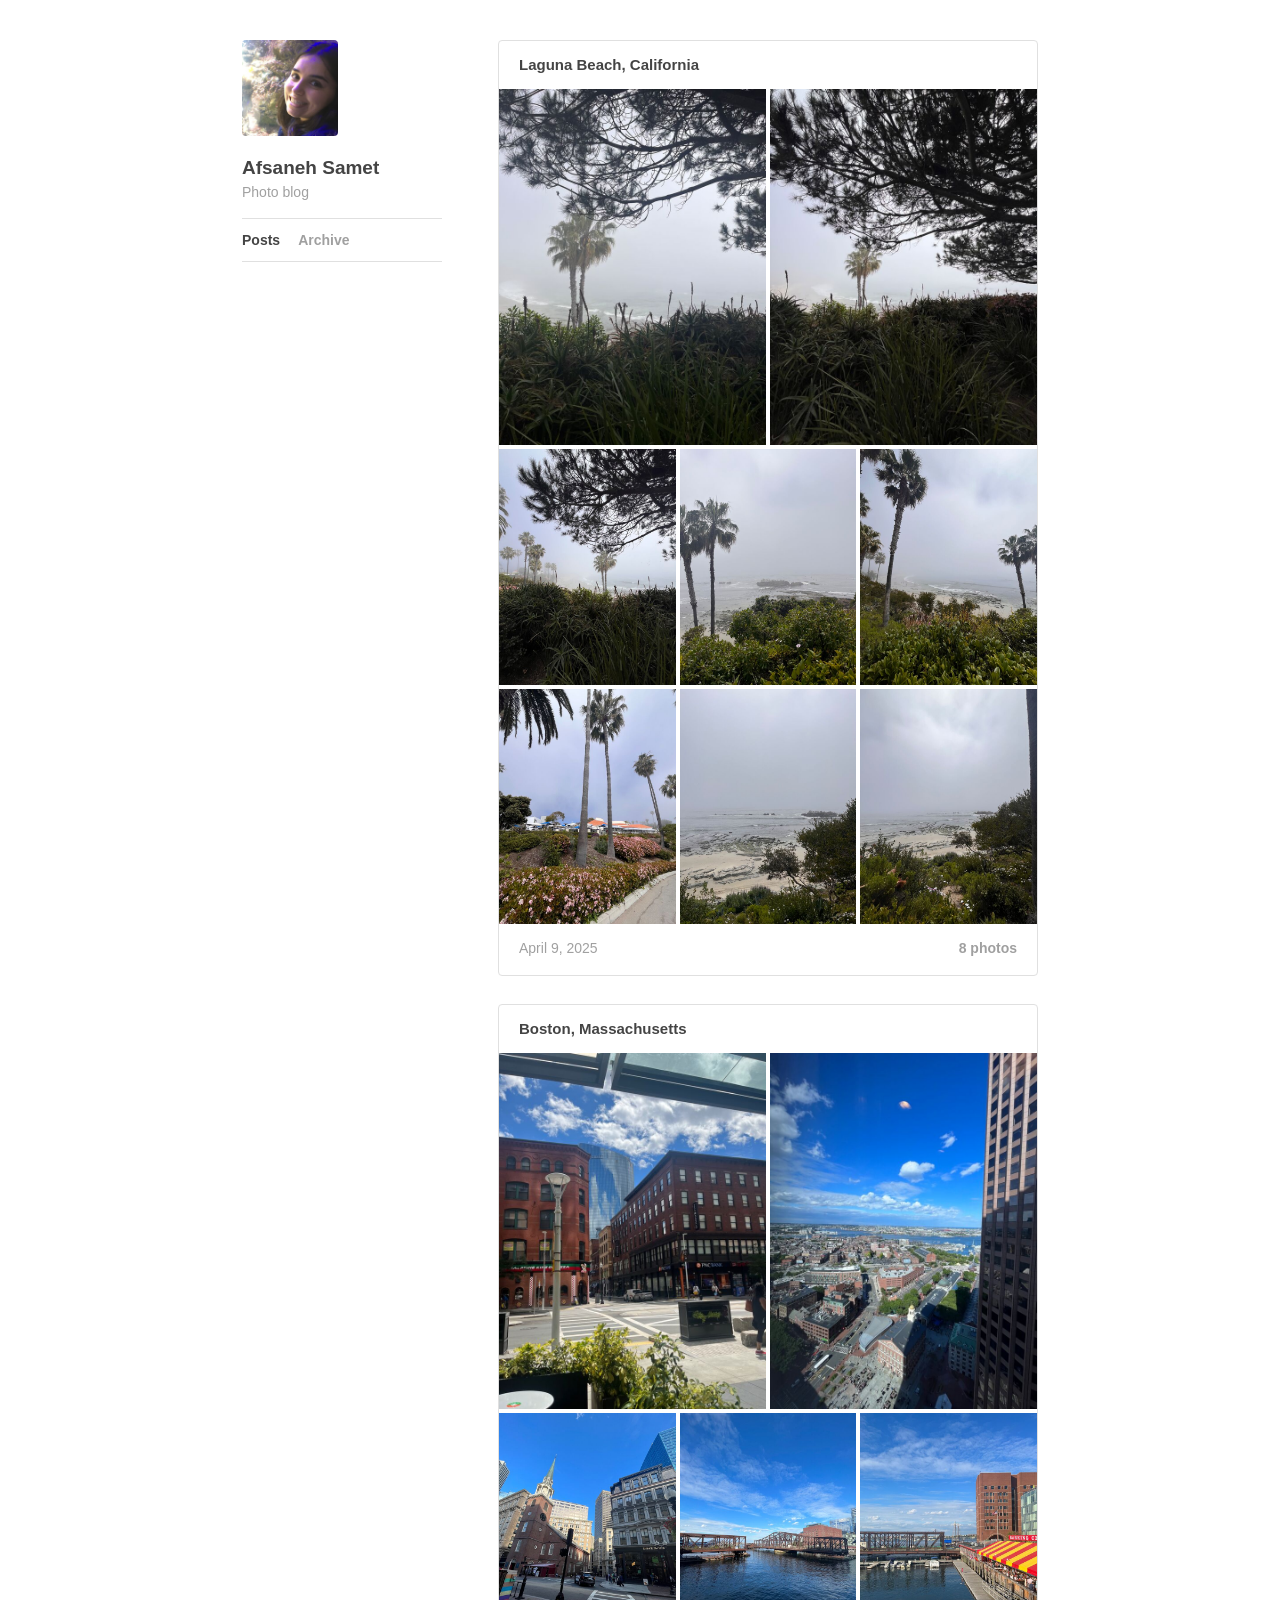
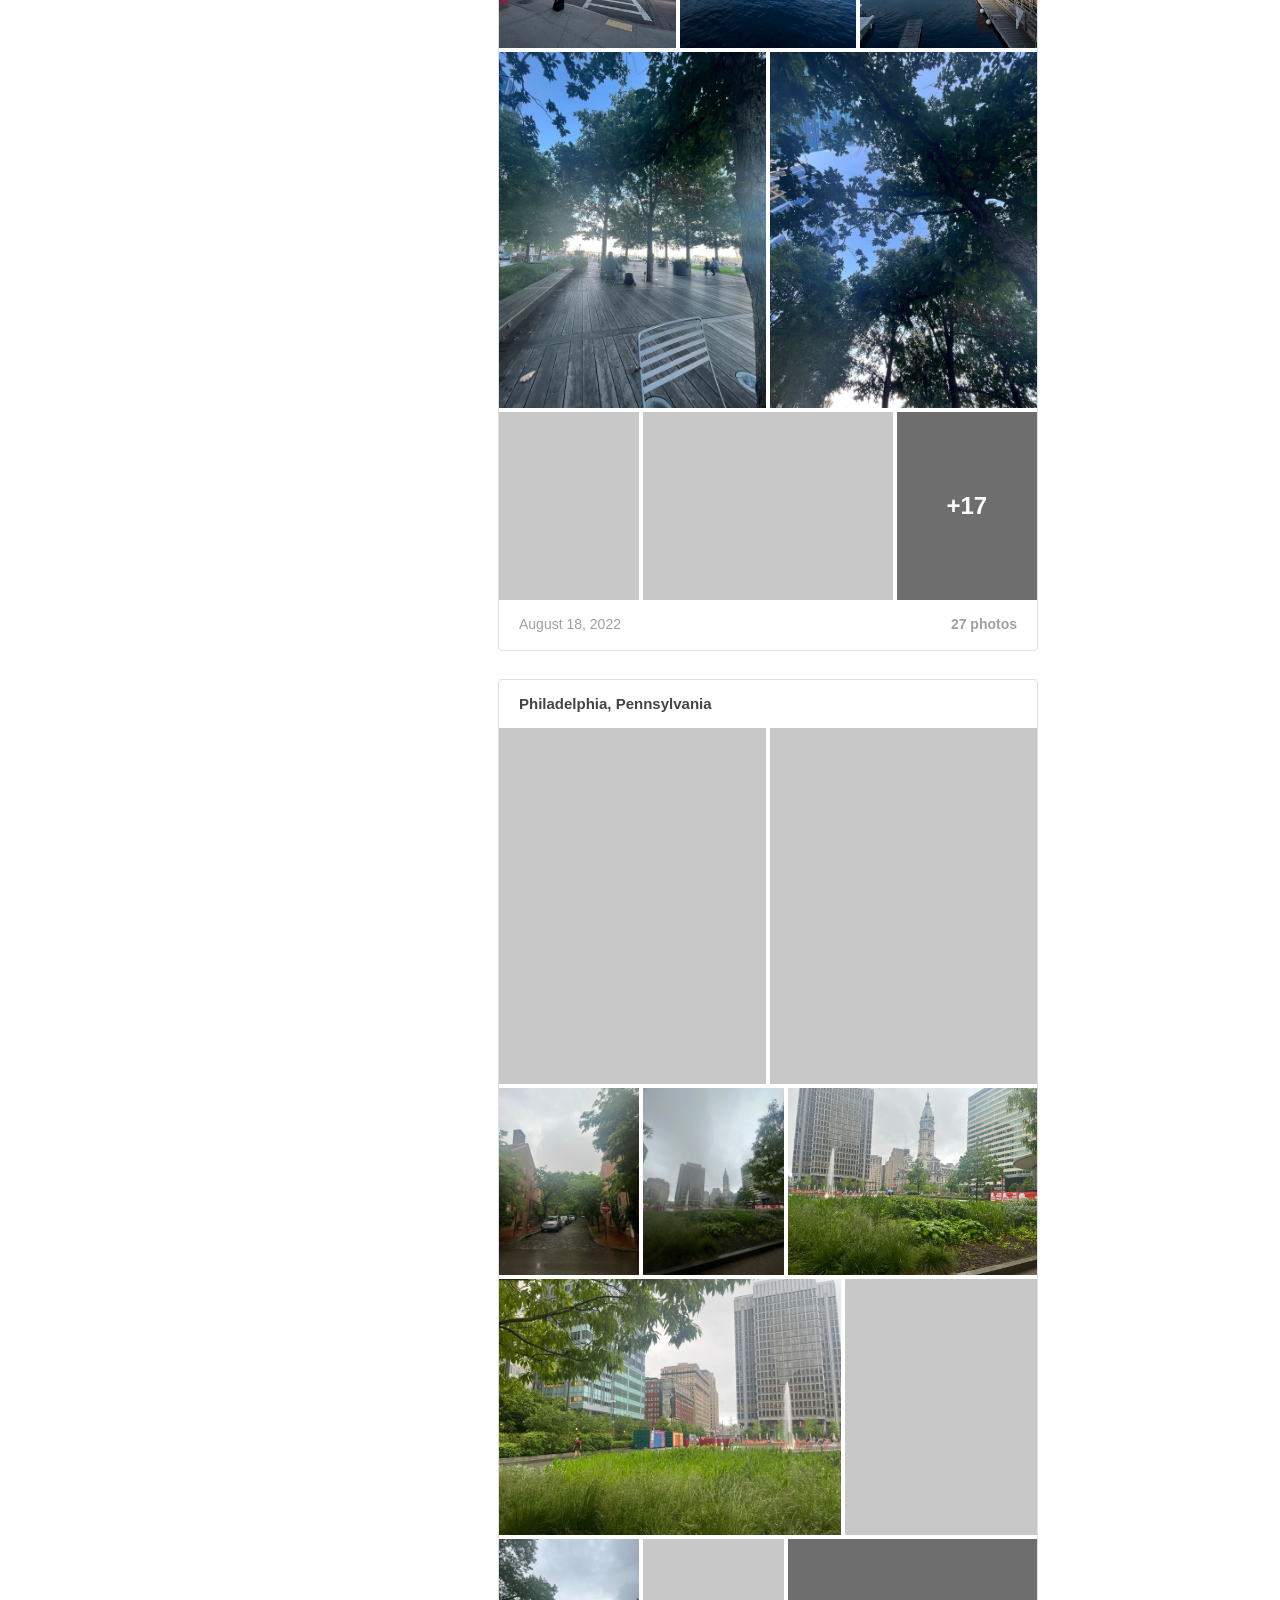
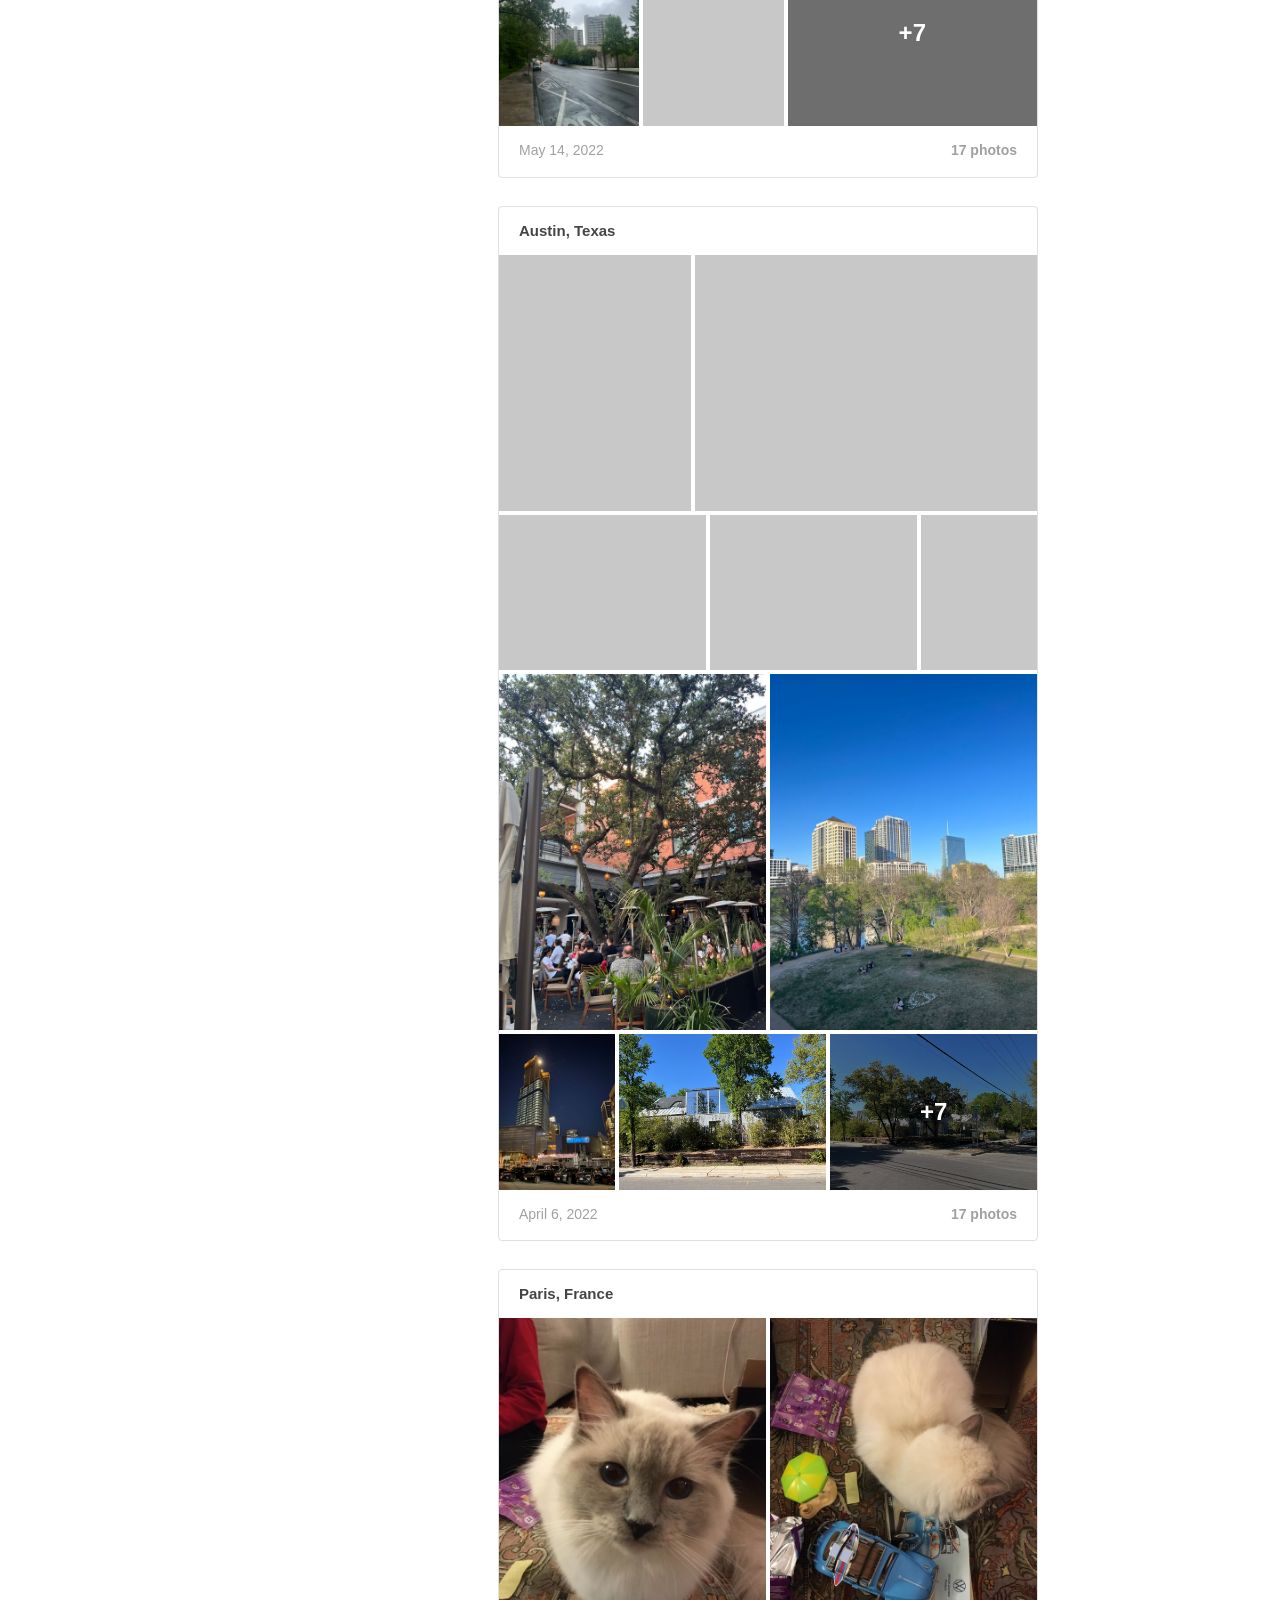
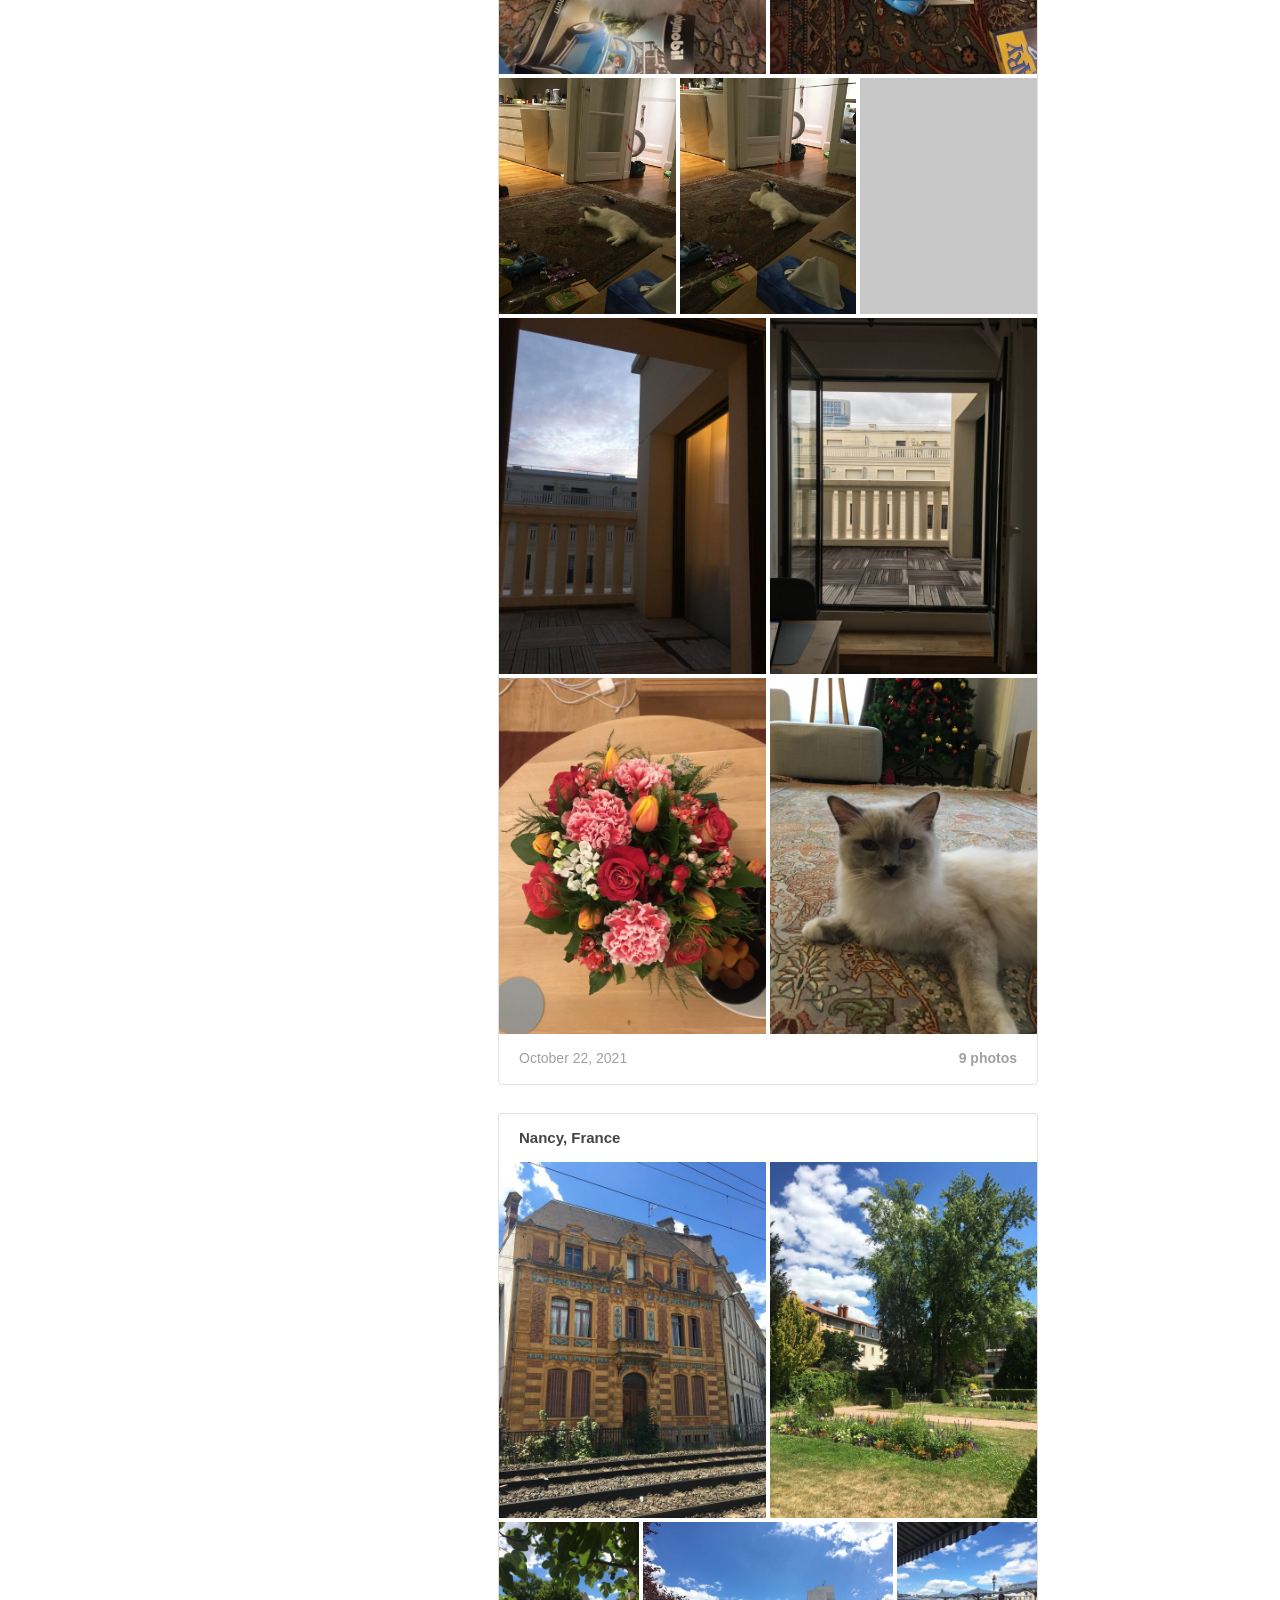
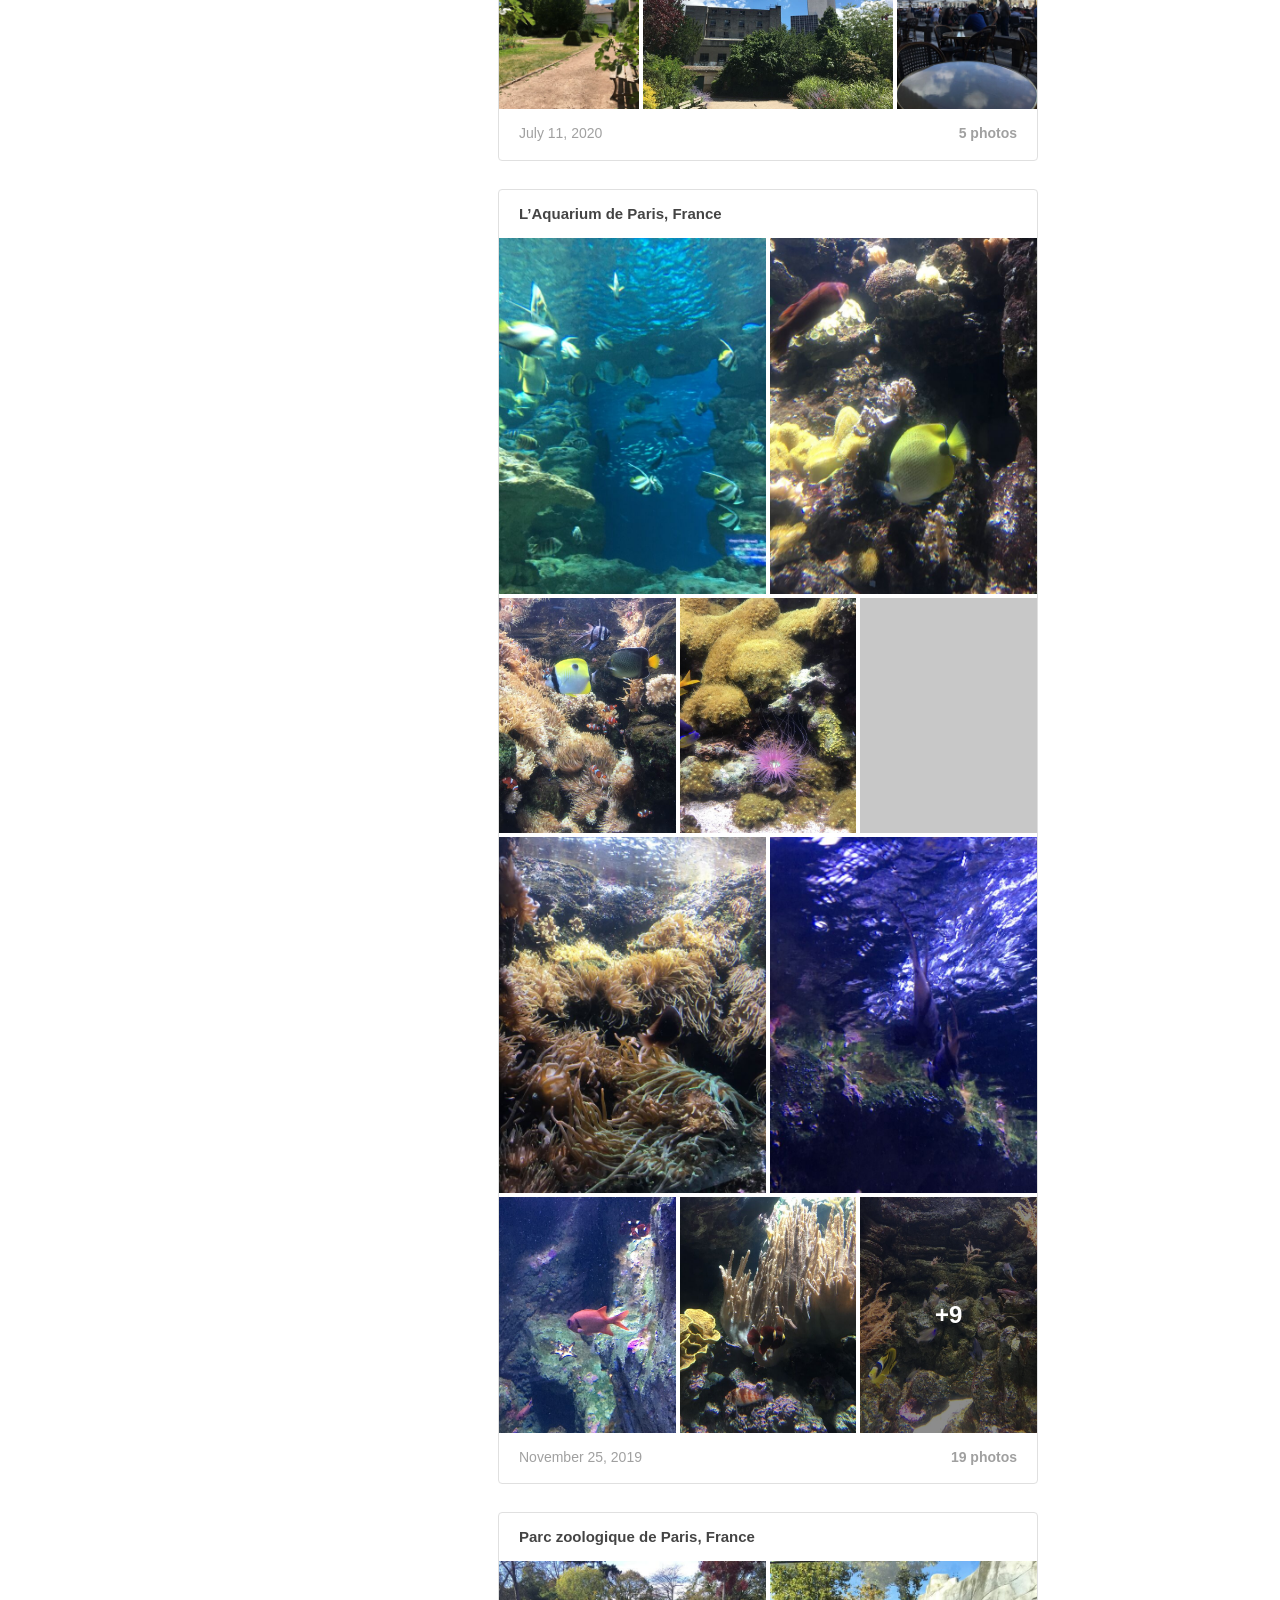
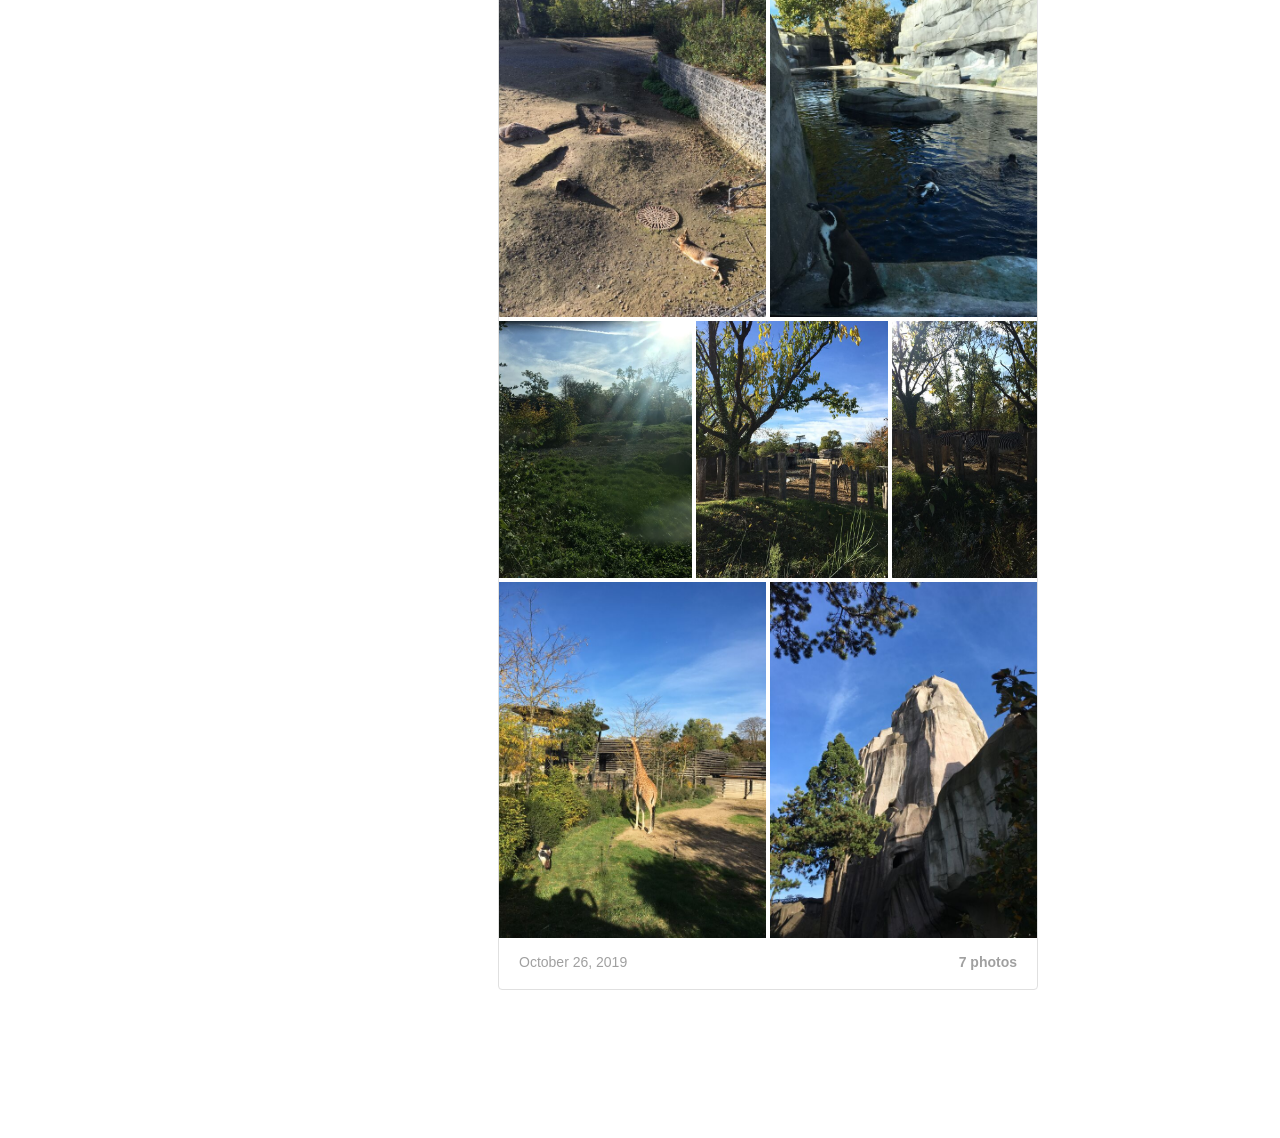
==== commit 7a141281: "Make post card corners less rounded (8px -> 4px) Co-Authored-By: Claude Opus 5.5 <noreply@anthropic." ====
--- a/index.html
+++ b/index.html
@@ -12,7 +12,7 @@
   <meta property="og:image" content="https://afsanehs.github.io/photos/laguna-beach-2025/img-5953-l.jpg">
   <meta name="twitter:card" content="summary_large_image">
   <link rel="icon" href="favicon.svg" type="image/svg+xml">
-  <link rel="stylesheet" href="style.css?v=66a1f249">
+  <link rel="stylesheet" href="style.css?v=792fd191">
   <script src="blog.js?v=876ba4d9" defer></script>
 </head>
 <body>
--- a/style.css
+++ b/style.css
@@ -52,7 +52,7 @@
   overflow: hidden;
   background: #fff;
   border: 1px solid var(--line);
-  border-radius: 8px;
+  border-radius: 4px;
   scroll-margin-top: 20px;
 }
 .post-head { padding: 14px 20px; }
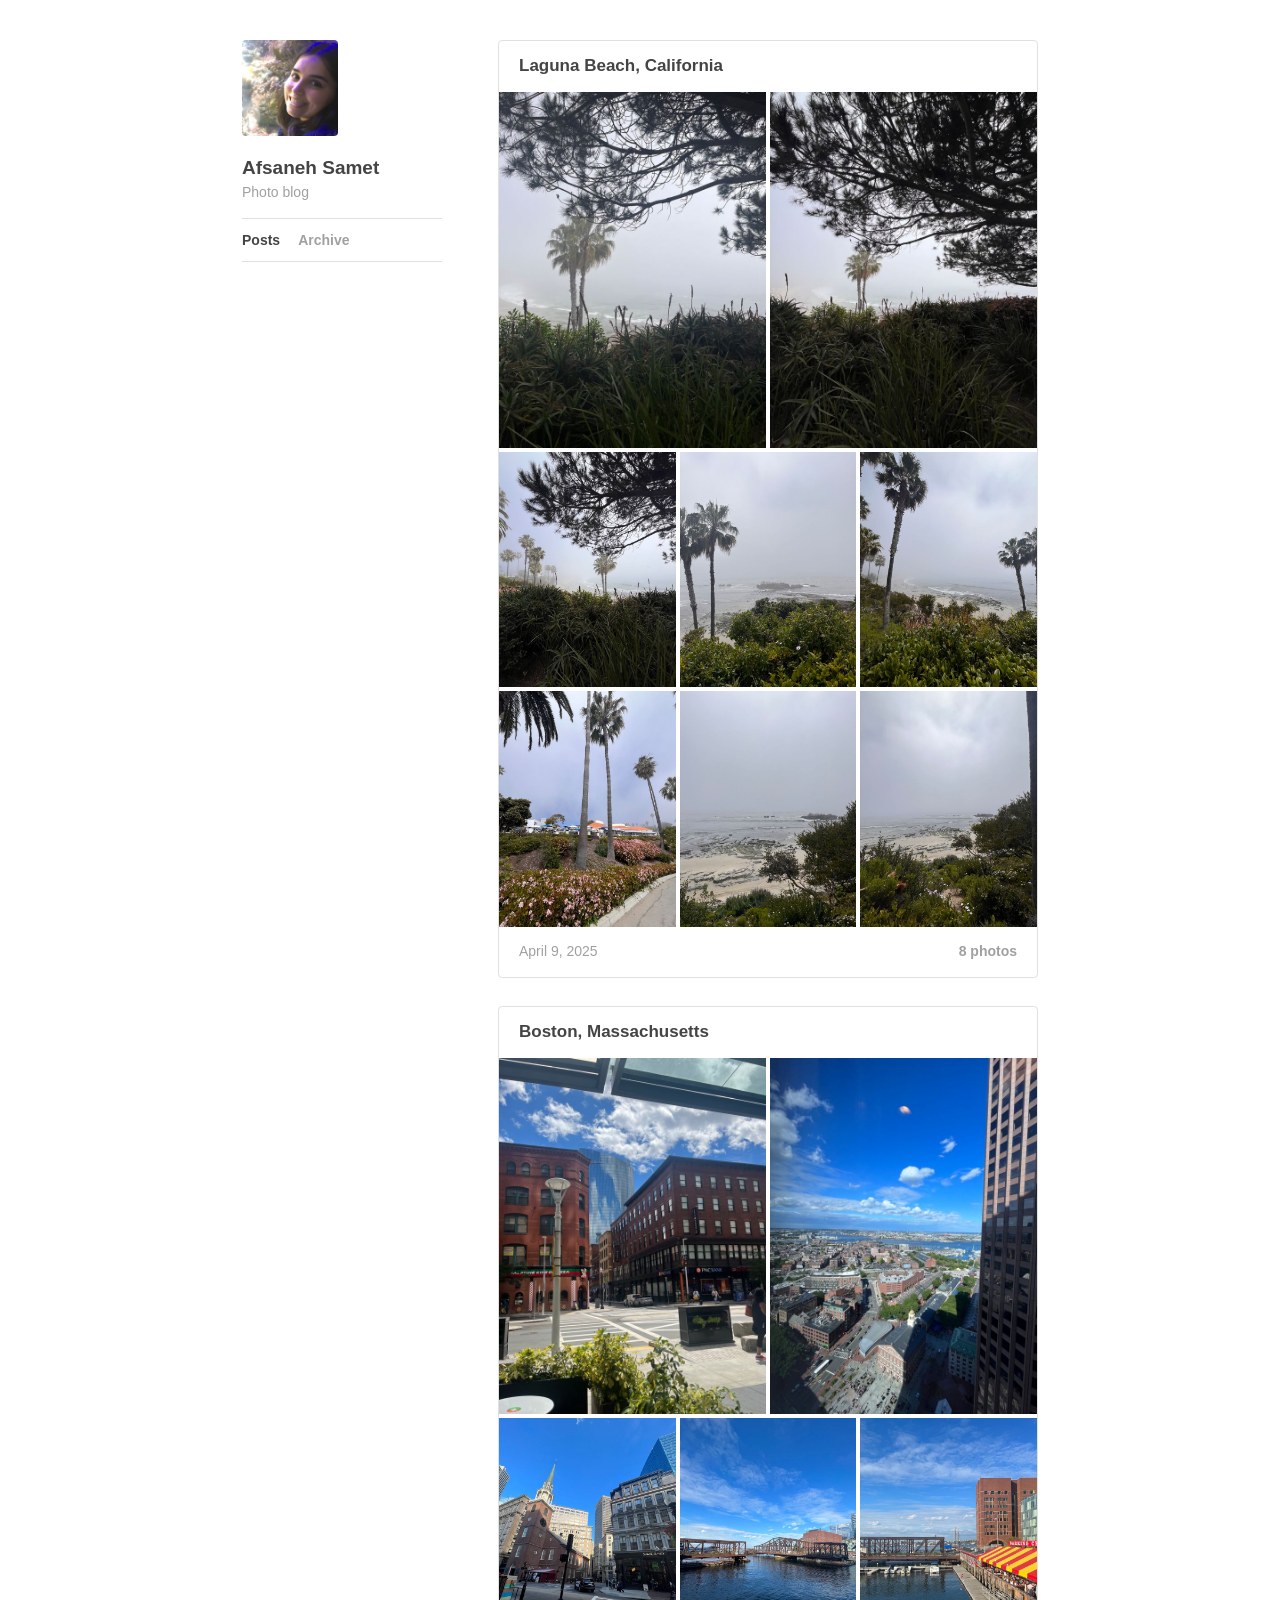
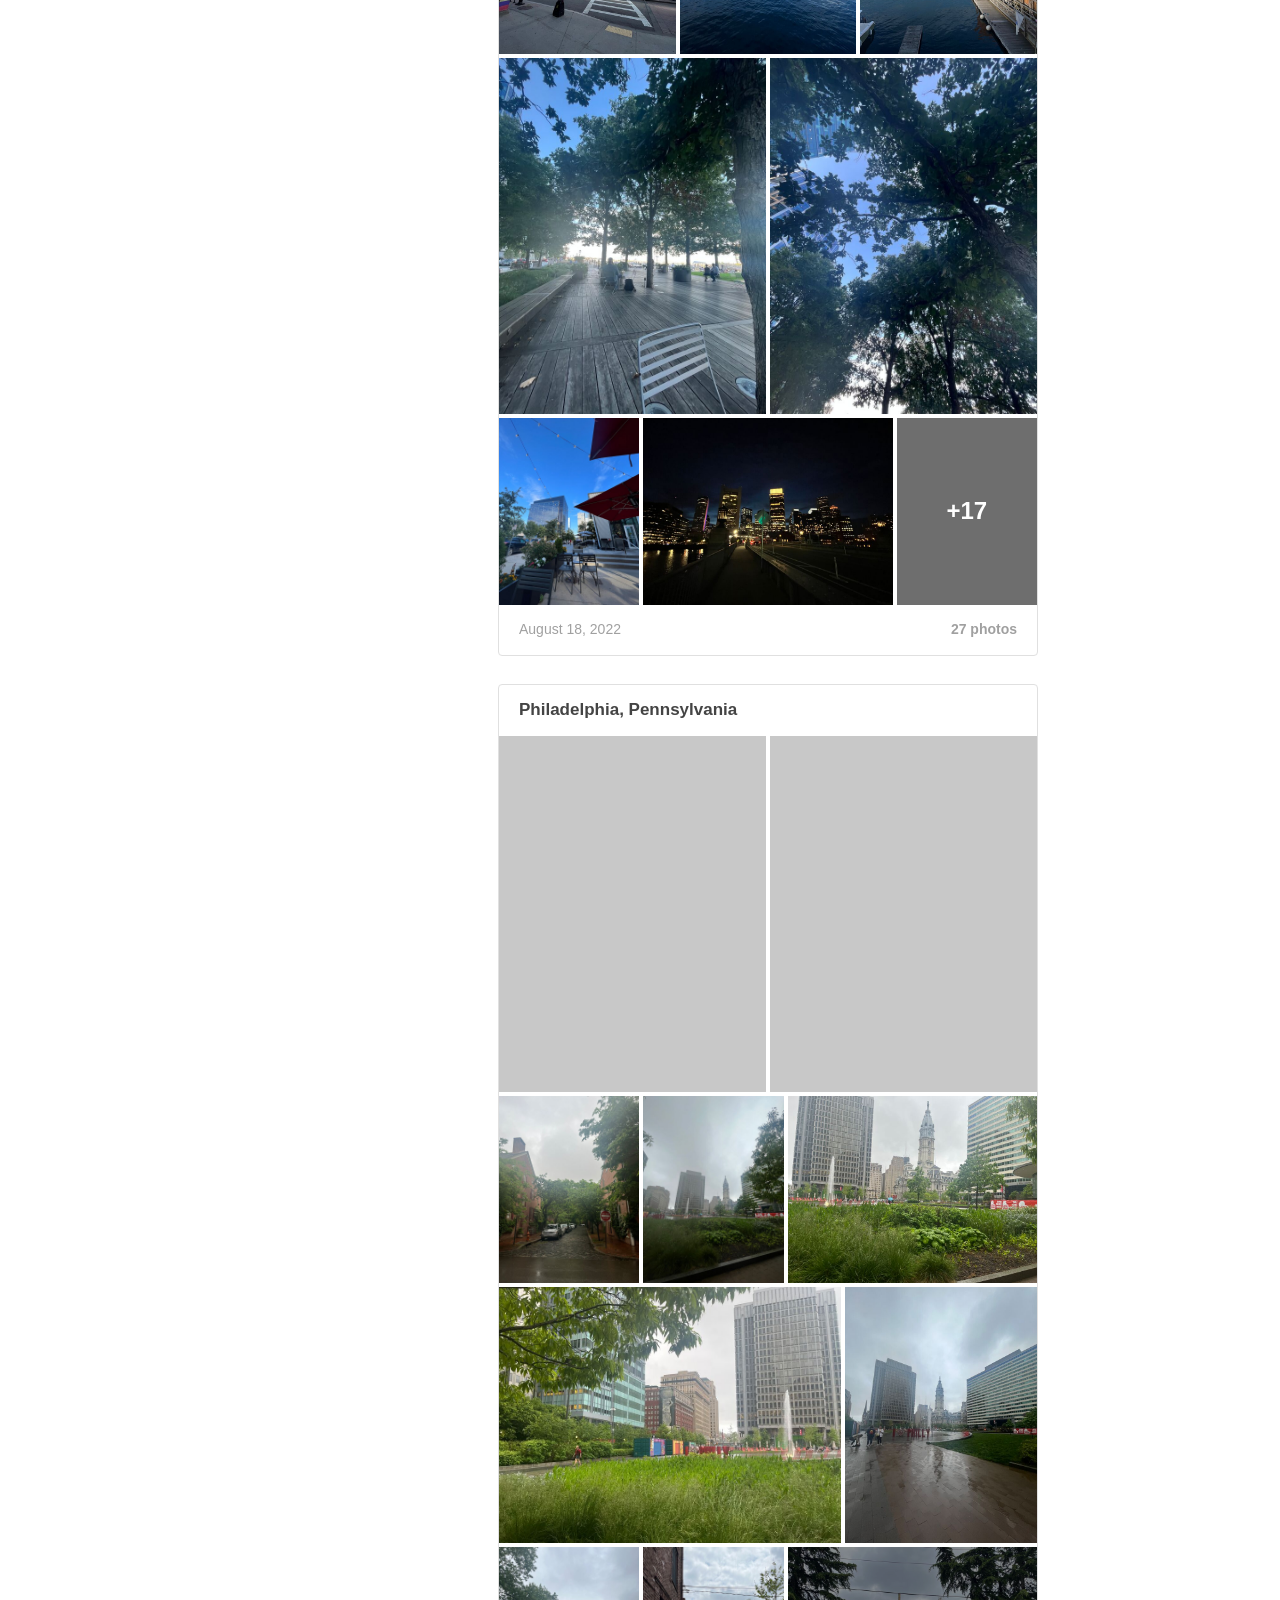
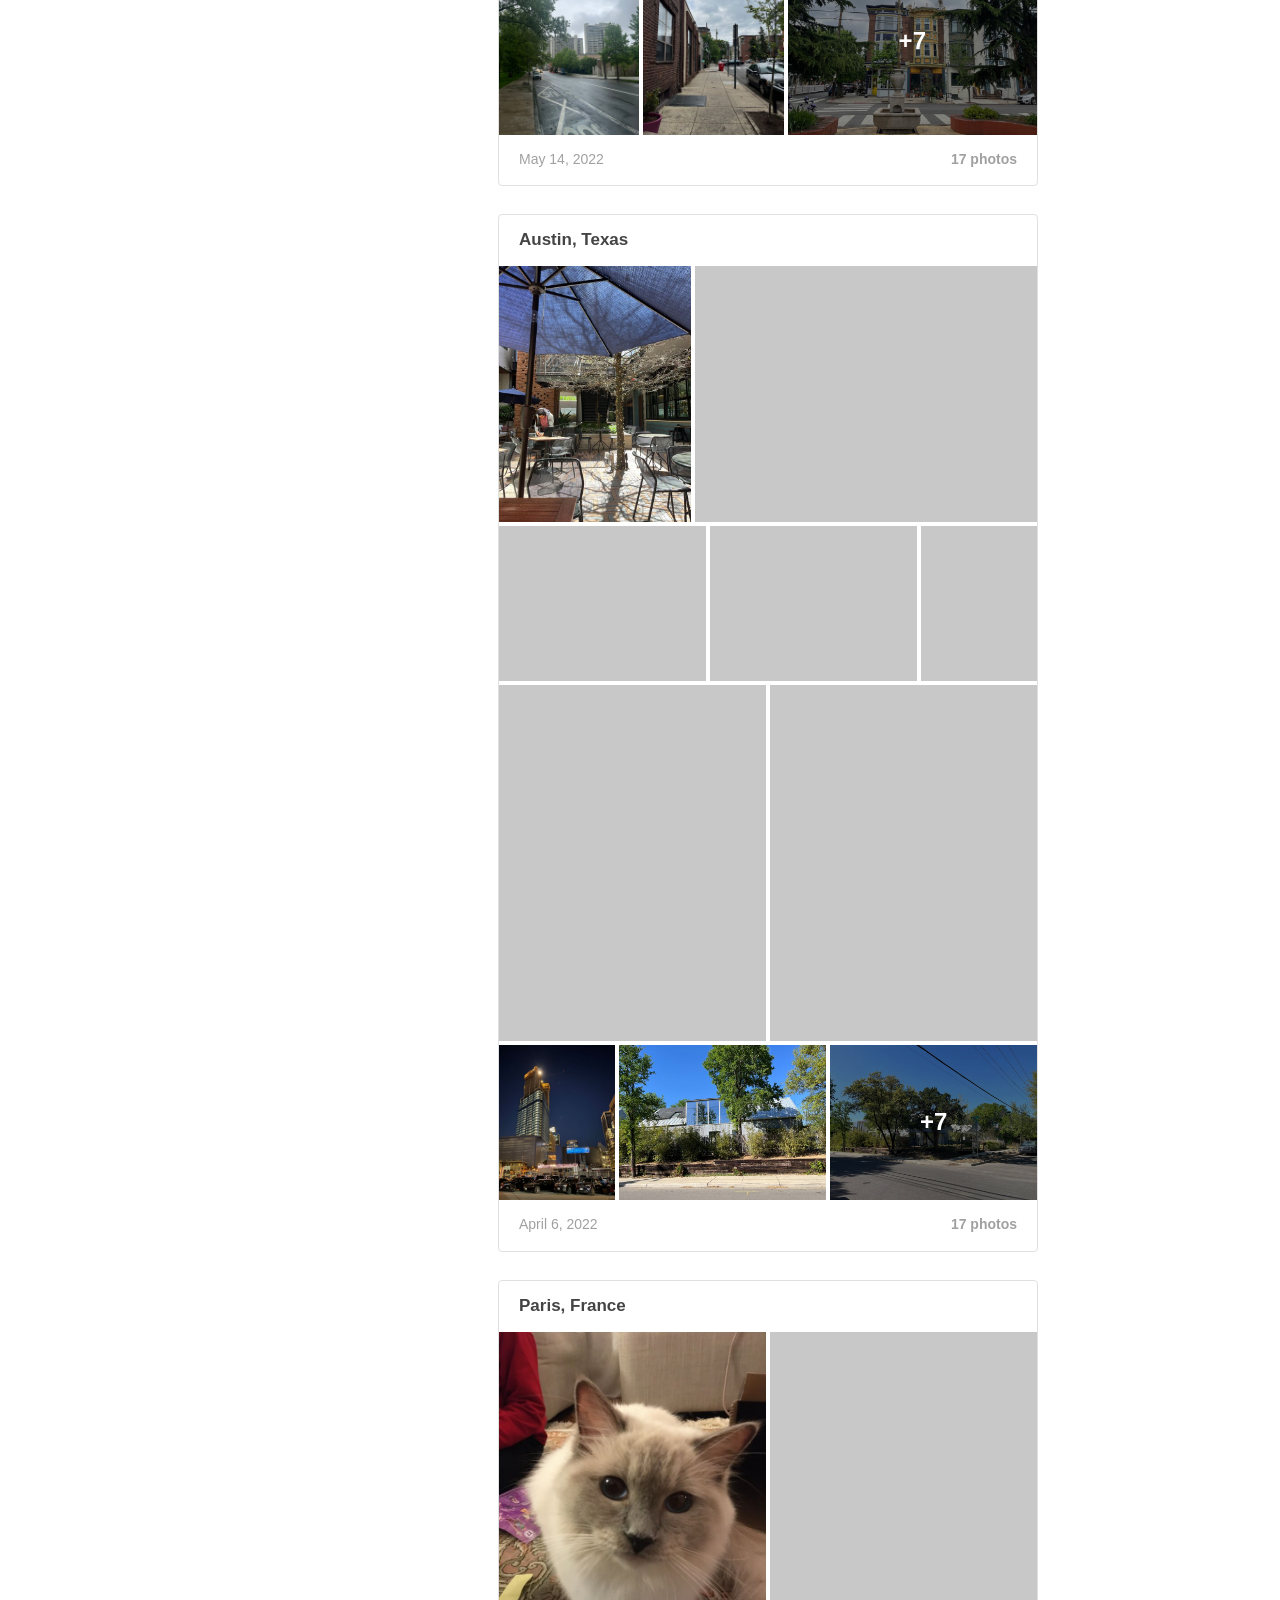
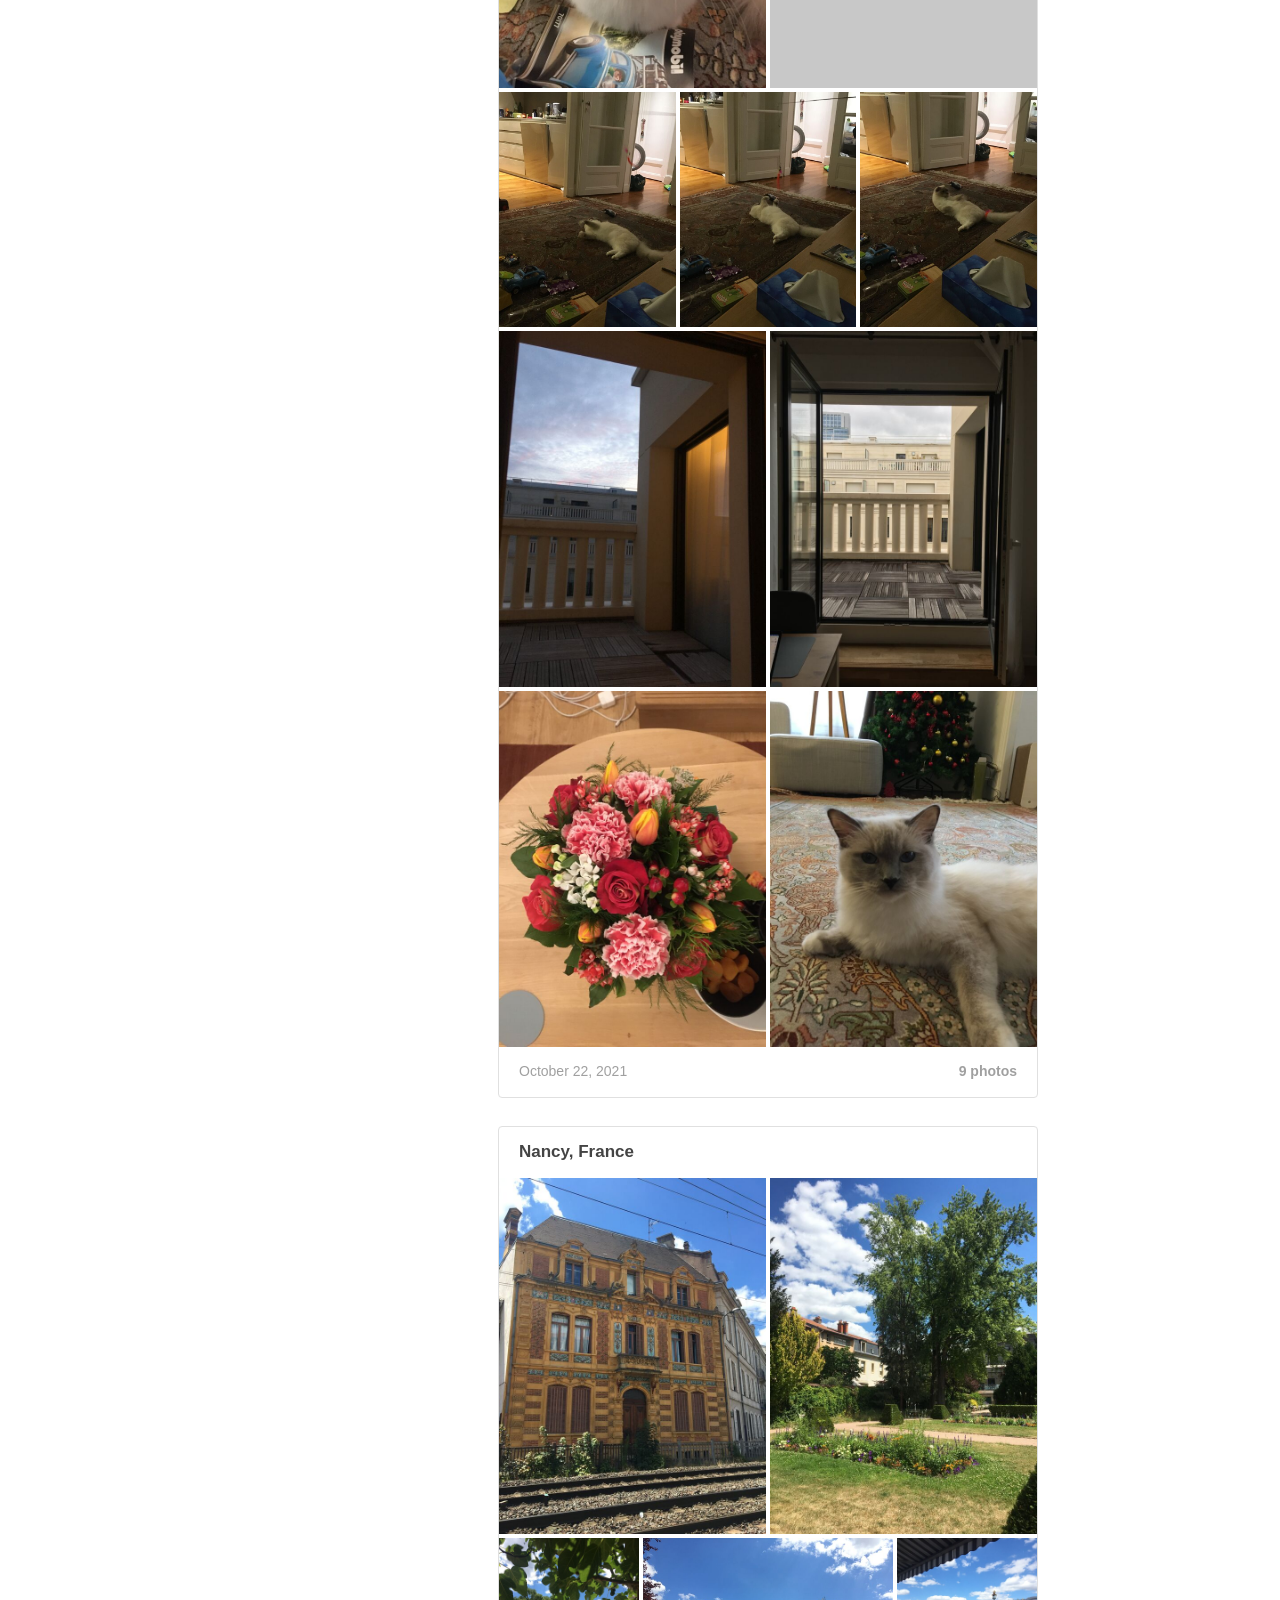
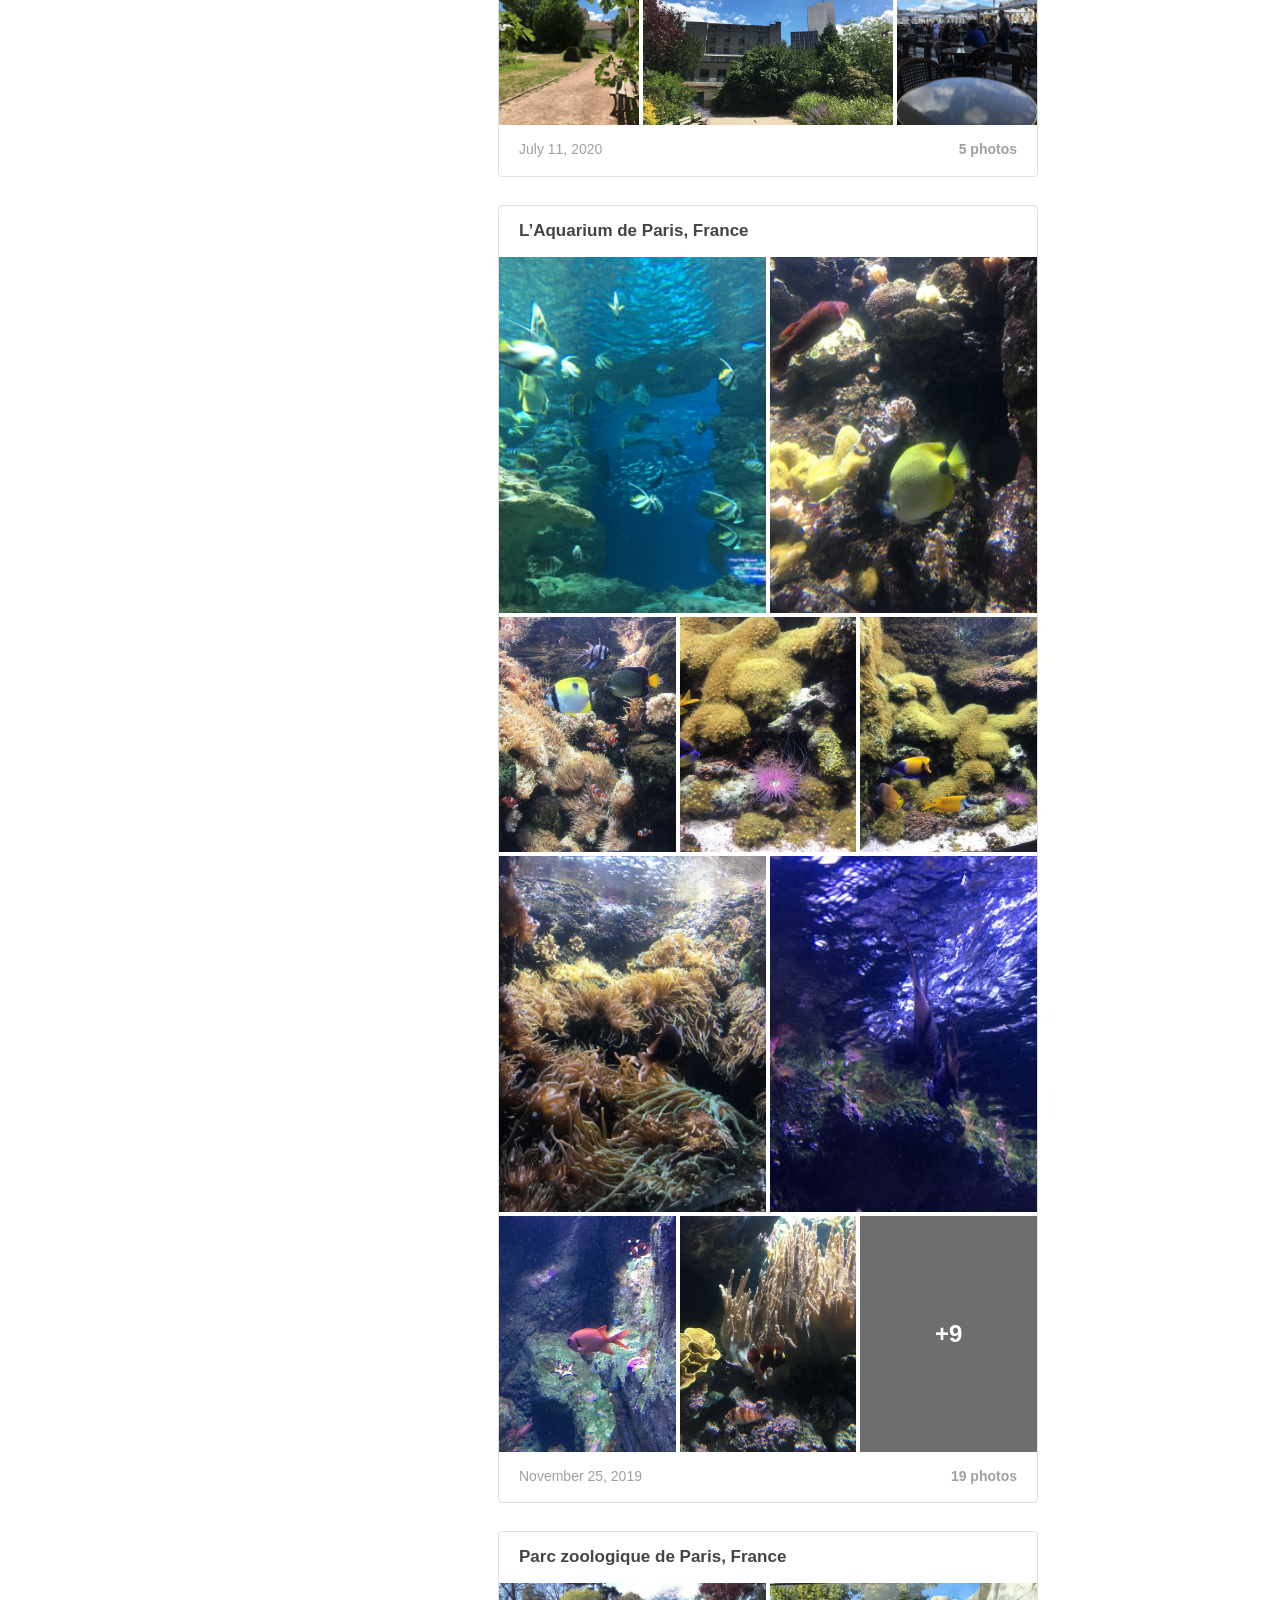
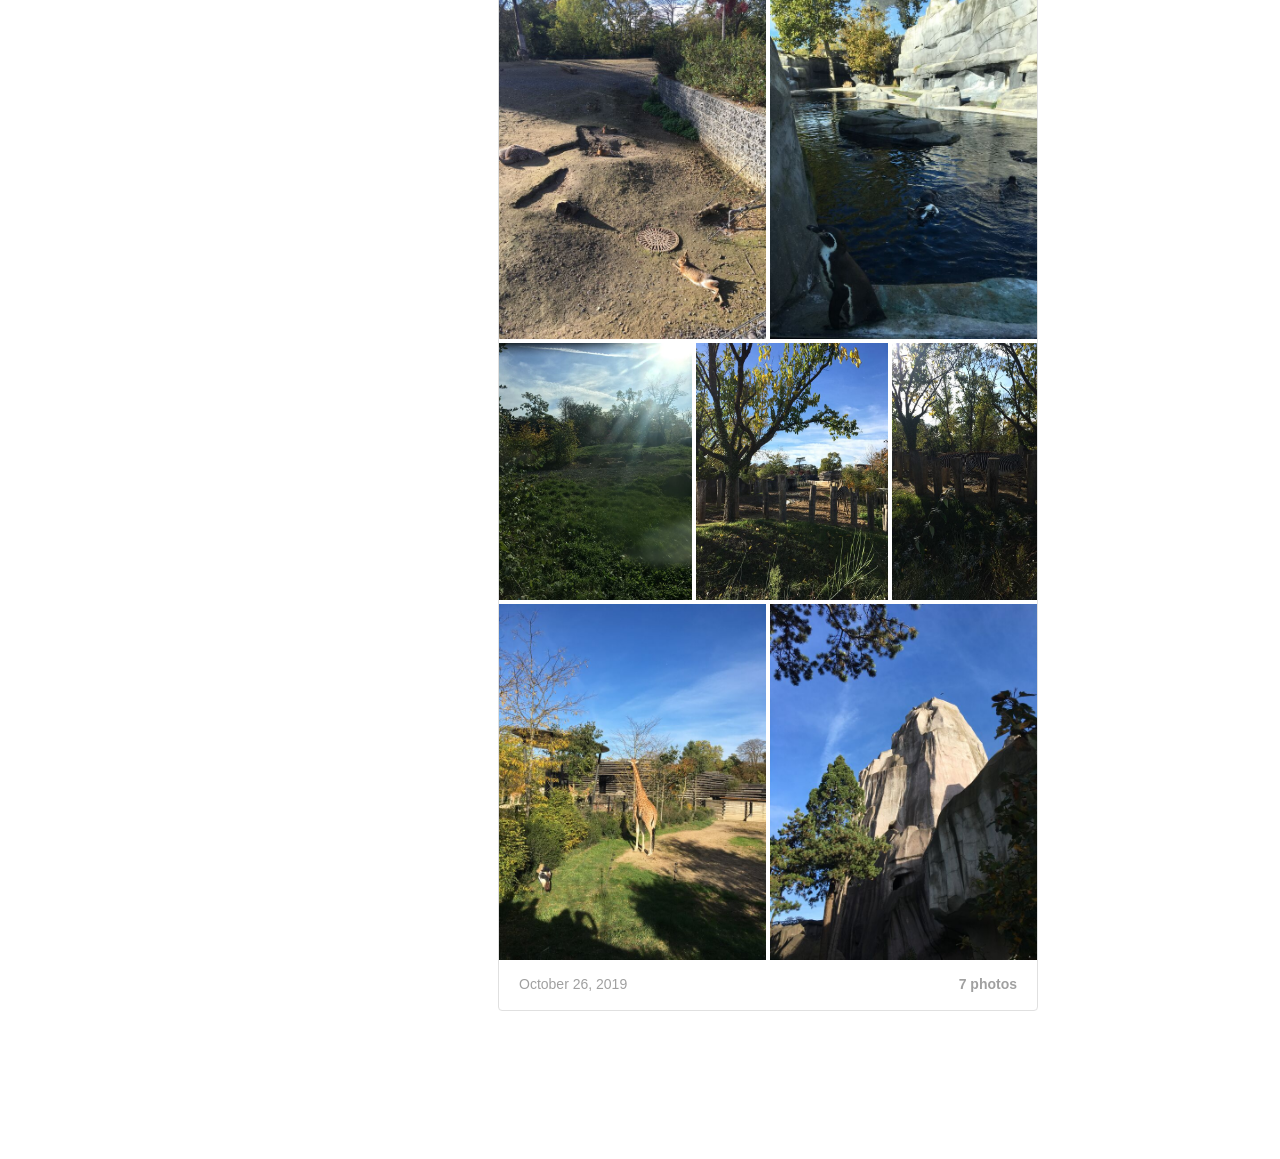
==== commit d2a13905: "Make post location titles slightly larger (15px -> 17px) Co-Authored-By: Claude Opus 5.5 <noreply@an" ====
--- a/index.html
+++ b/index.html
@@ -12,7 +12,7 @@
   <meta property="og:image" content="https://afsanehs.github.io/photos/laguna-beach-2025/img-5953-l.jpg">
   <meta name="twitter:card" content="summary_large_image">
   <link rel="icon" href="favicon.svg" type="image/svg+xml">
-  <link rel="stylesheet" href="style.css?v=792fd191">
+  <link rel="stylesheet" href="style.css?v=710274d6">
   <script src="blog.js?v=876ba4d9" defer></script>
 </head>
 <body>
--- a/style.css
+++ b/style.css
@@ -56,7 +56,7 @@
   scroll-margin-top: 20px;
 }
 .post-head { padding: 14px 20px; }
-.post-location { margin: 0; font-size: 15px; font-weight: 700; line-height: 1.35; }
+.post-location { margin: 0; font-size: 17px; font-weight: 700; line-height: 1.35; }
 .post-location a { color: var(--text); text-decoration: none; }
 .post-location a:hover { text-decoration: underline; }
 .photoset { display: flex; flex-direction: column; gap: 4px; }
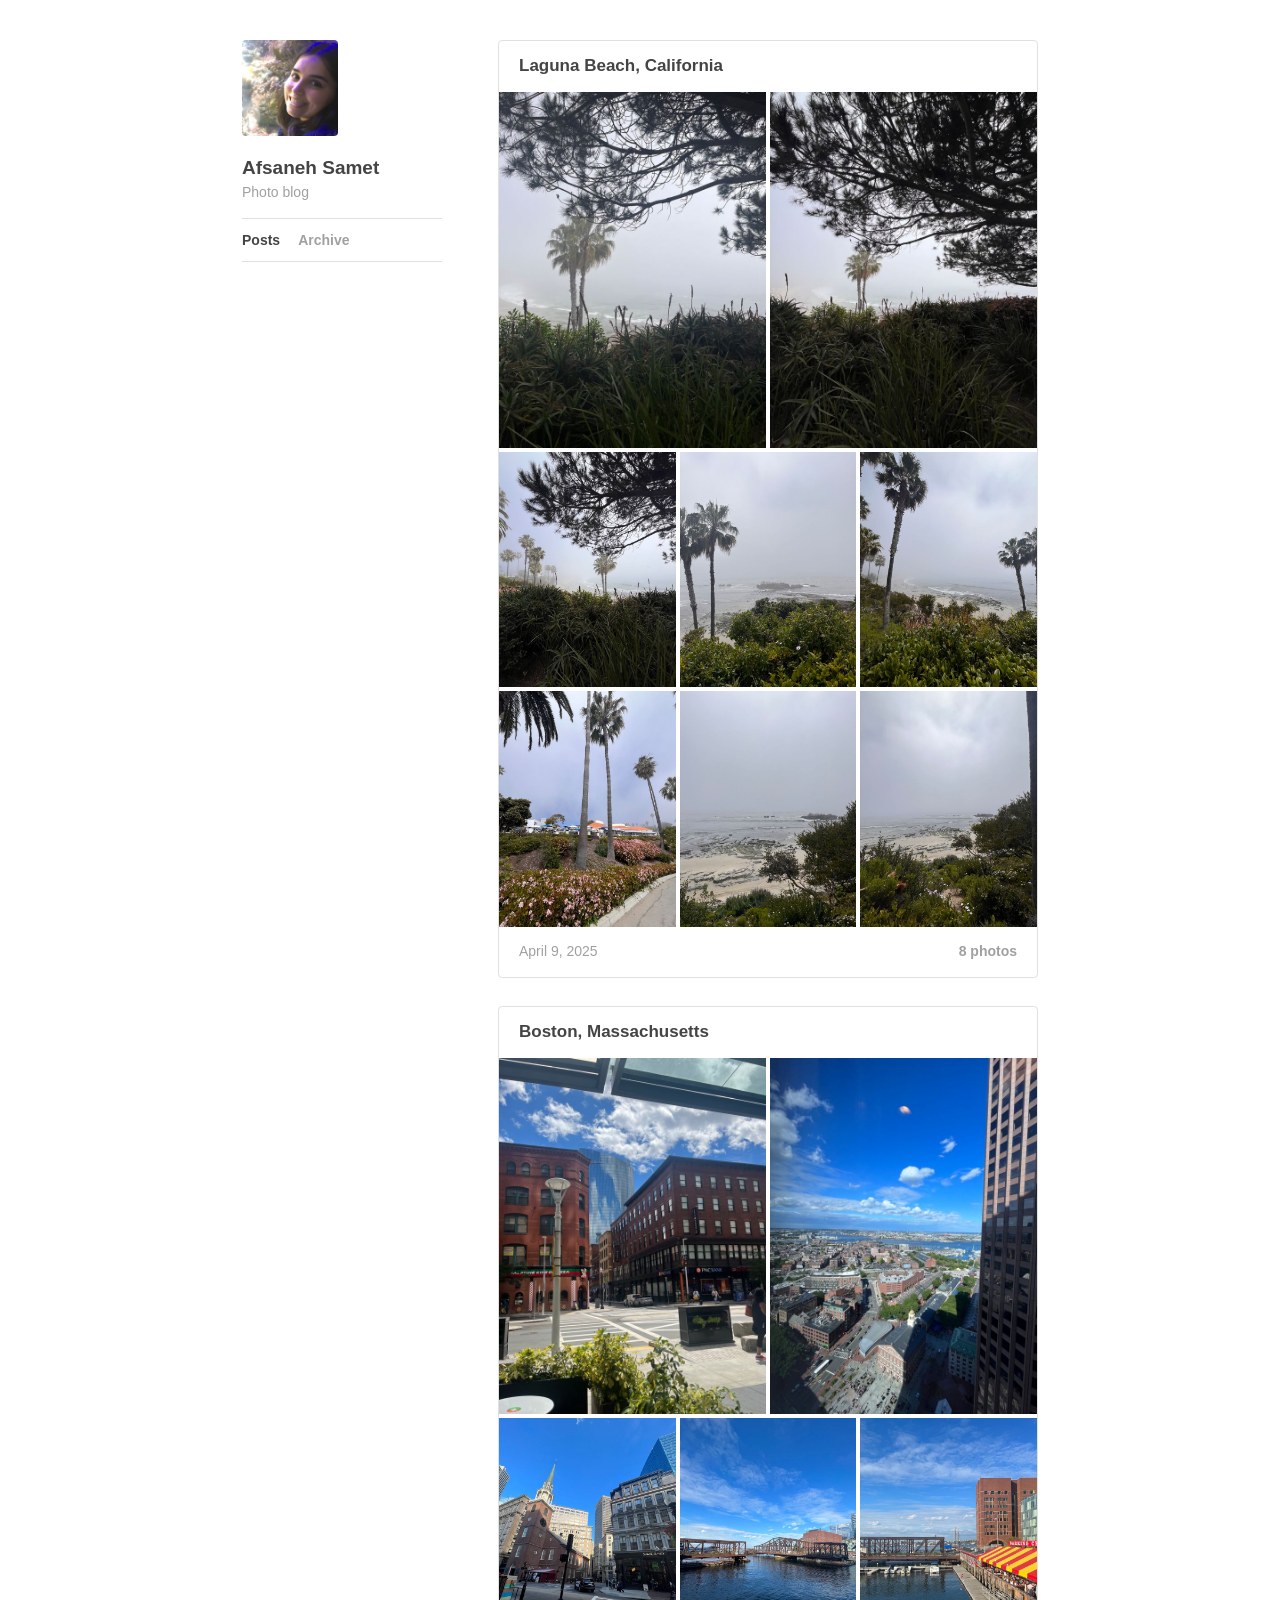
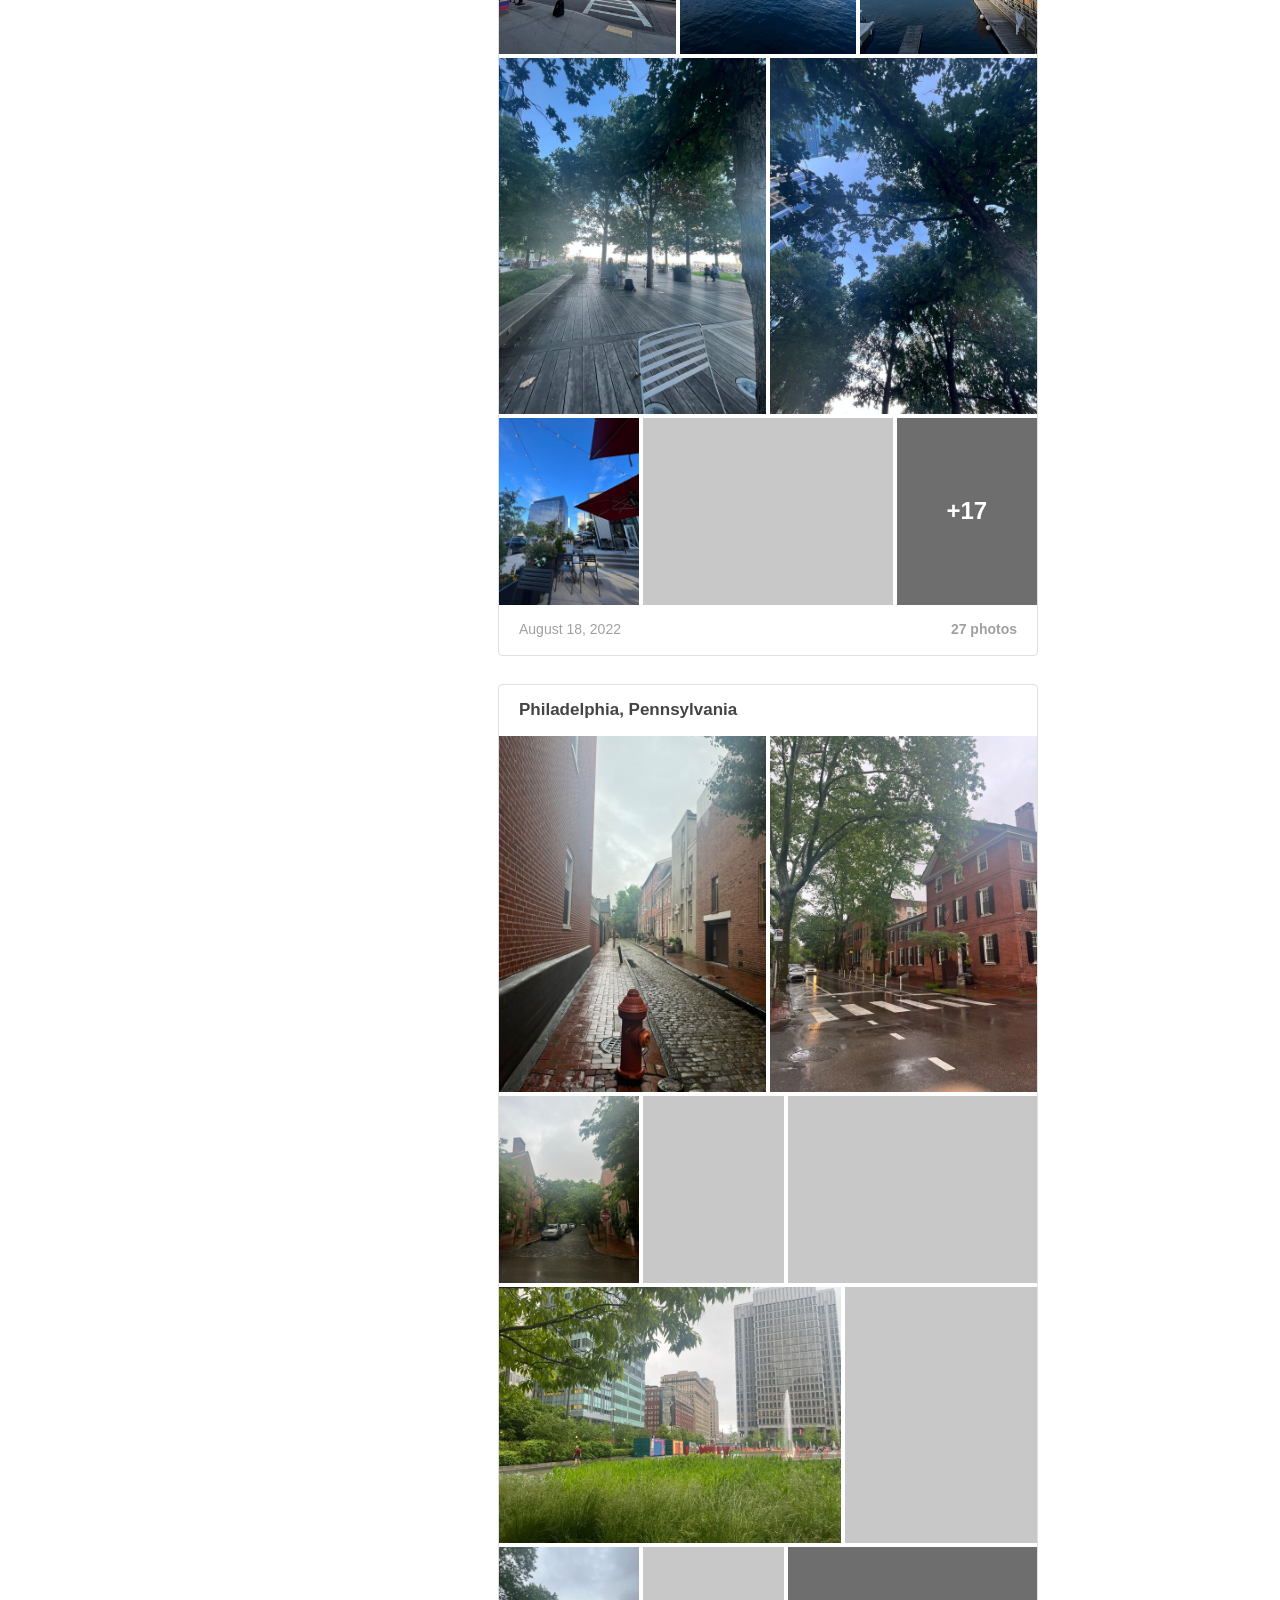
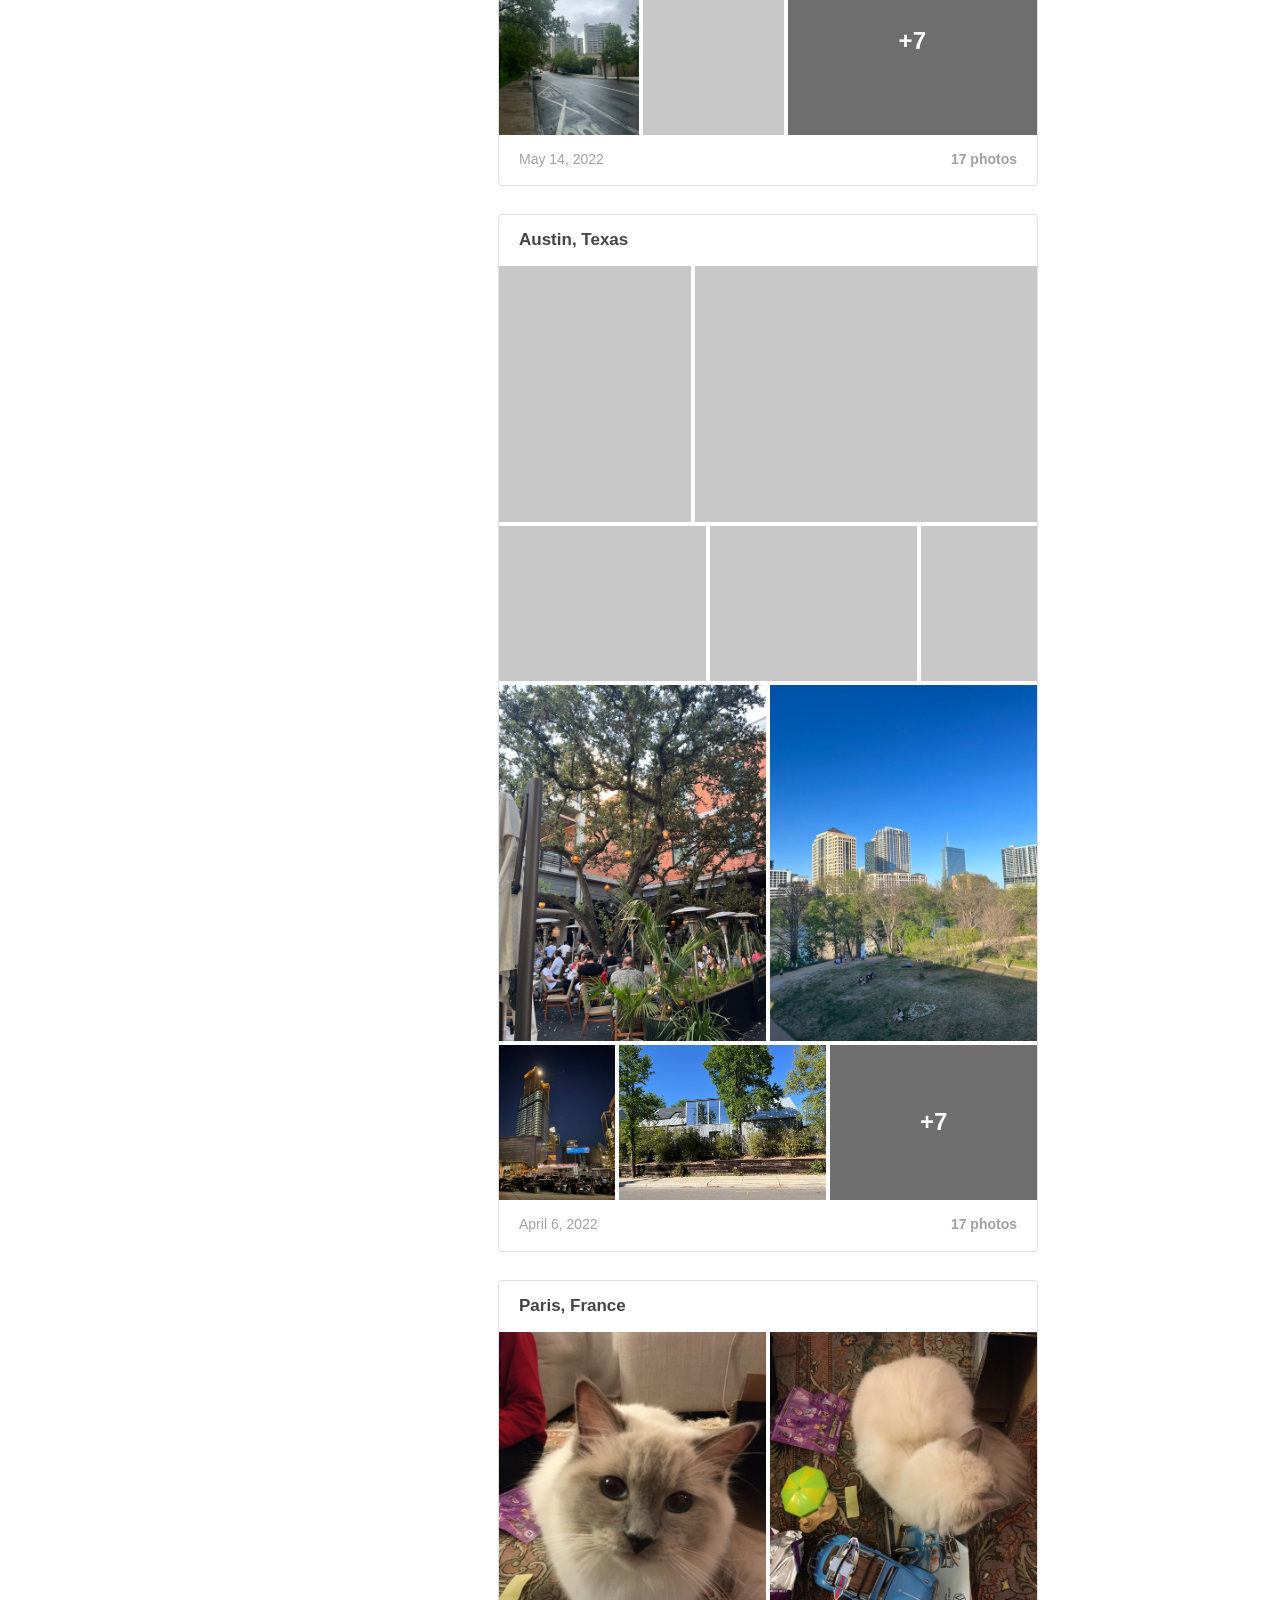
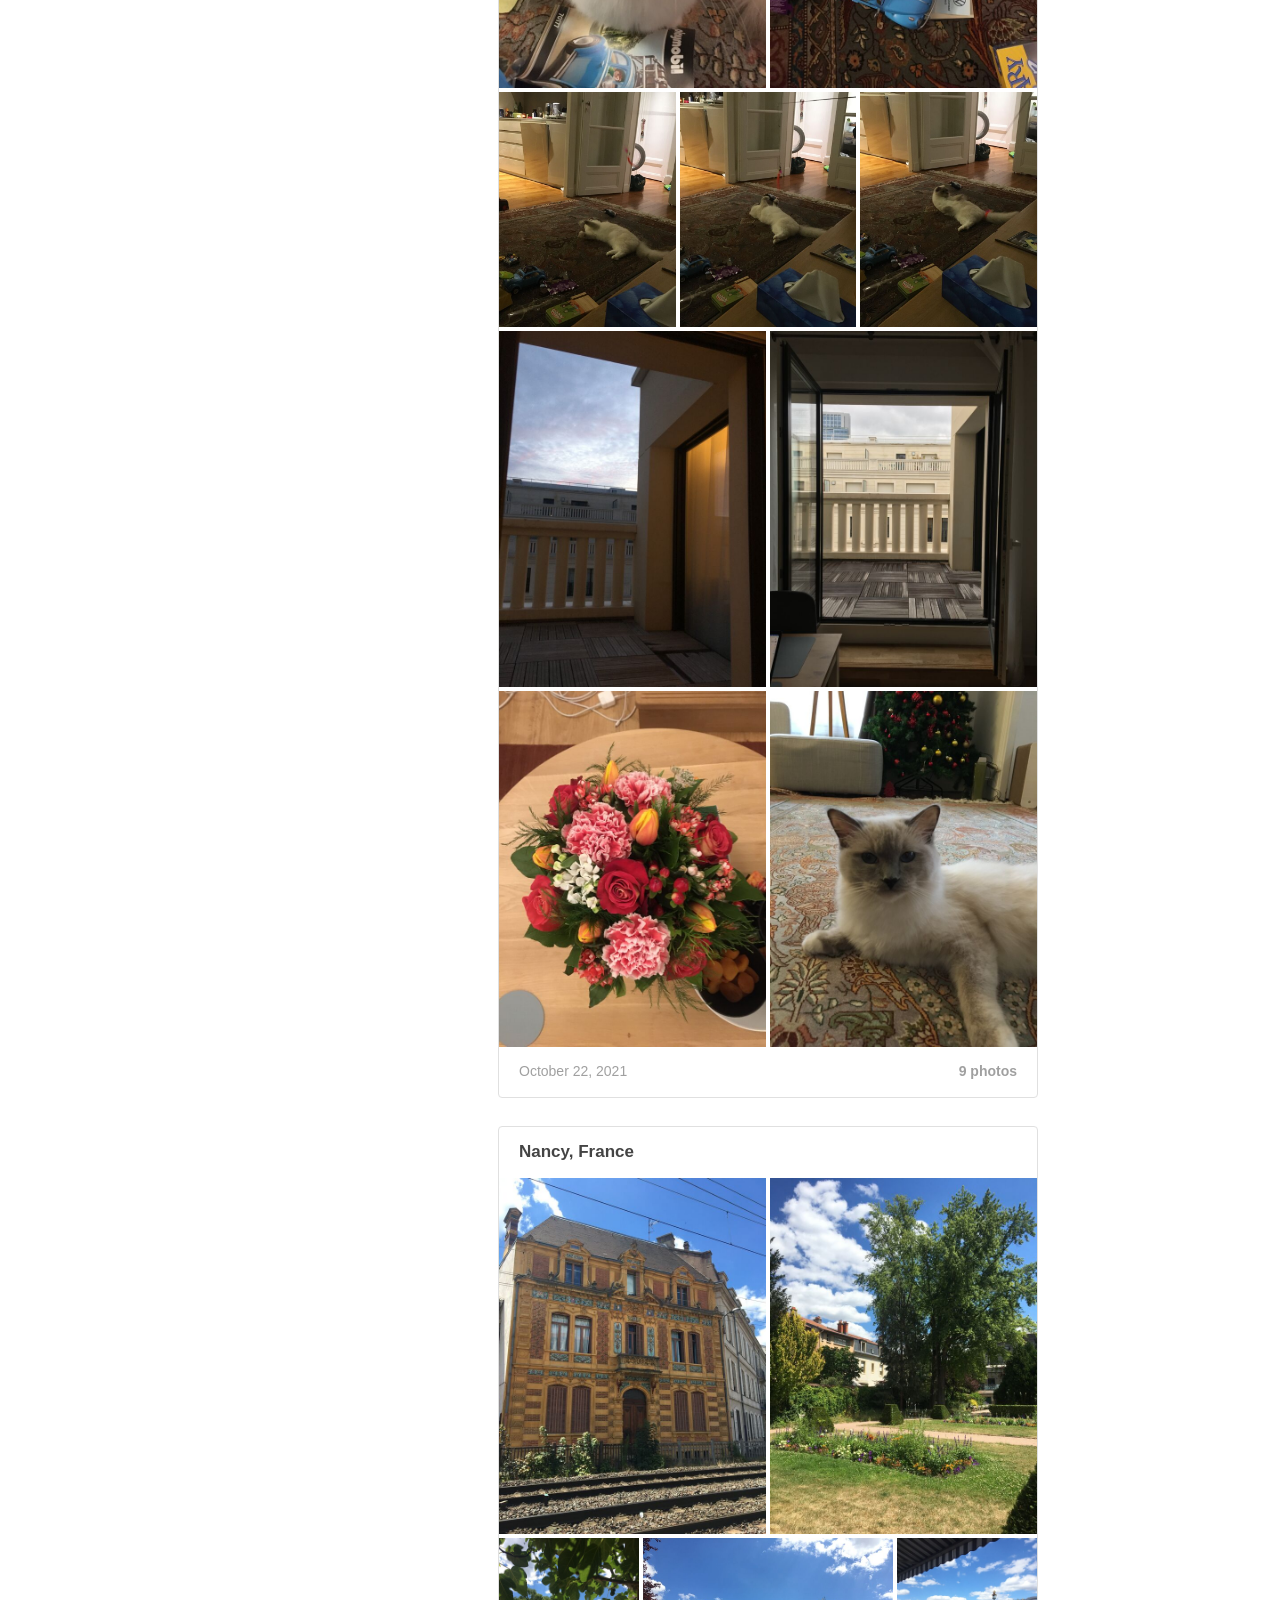
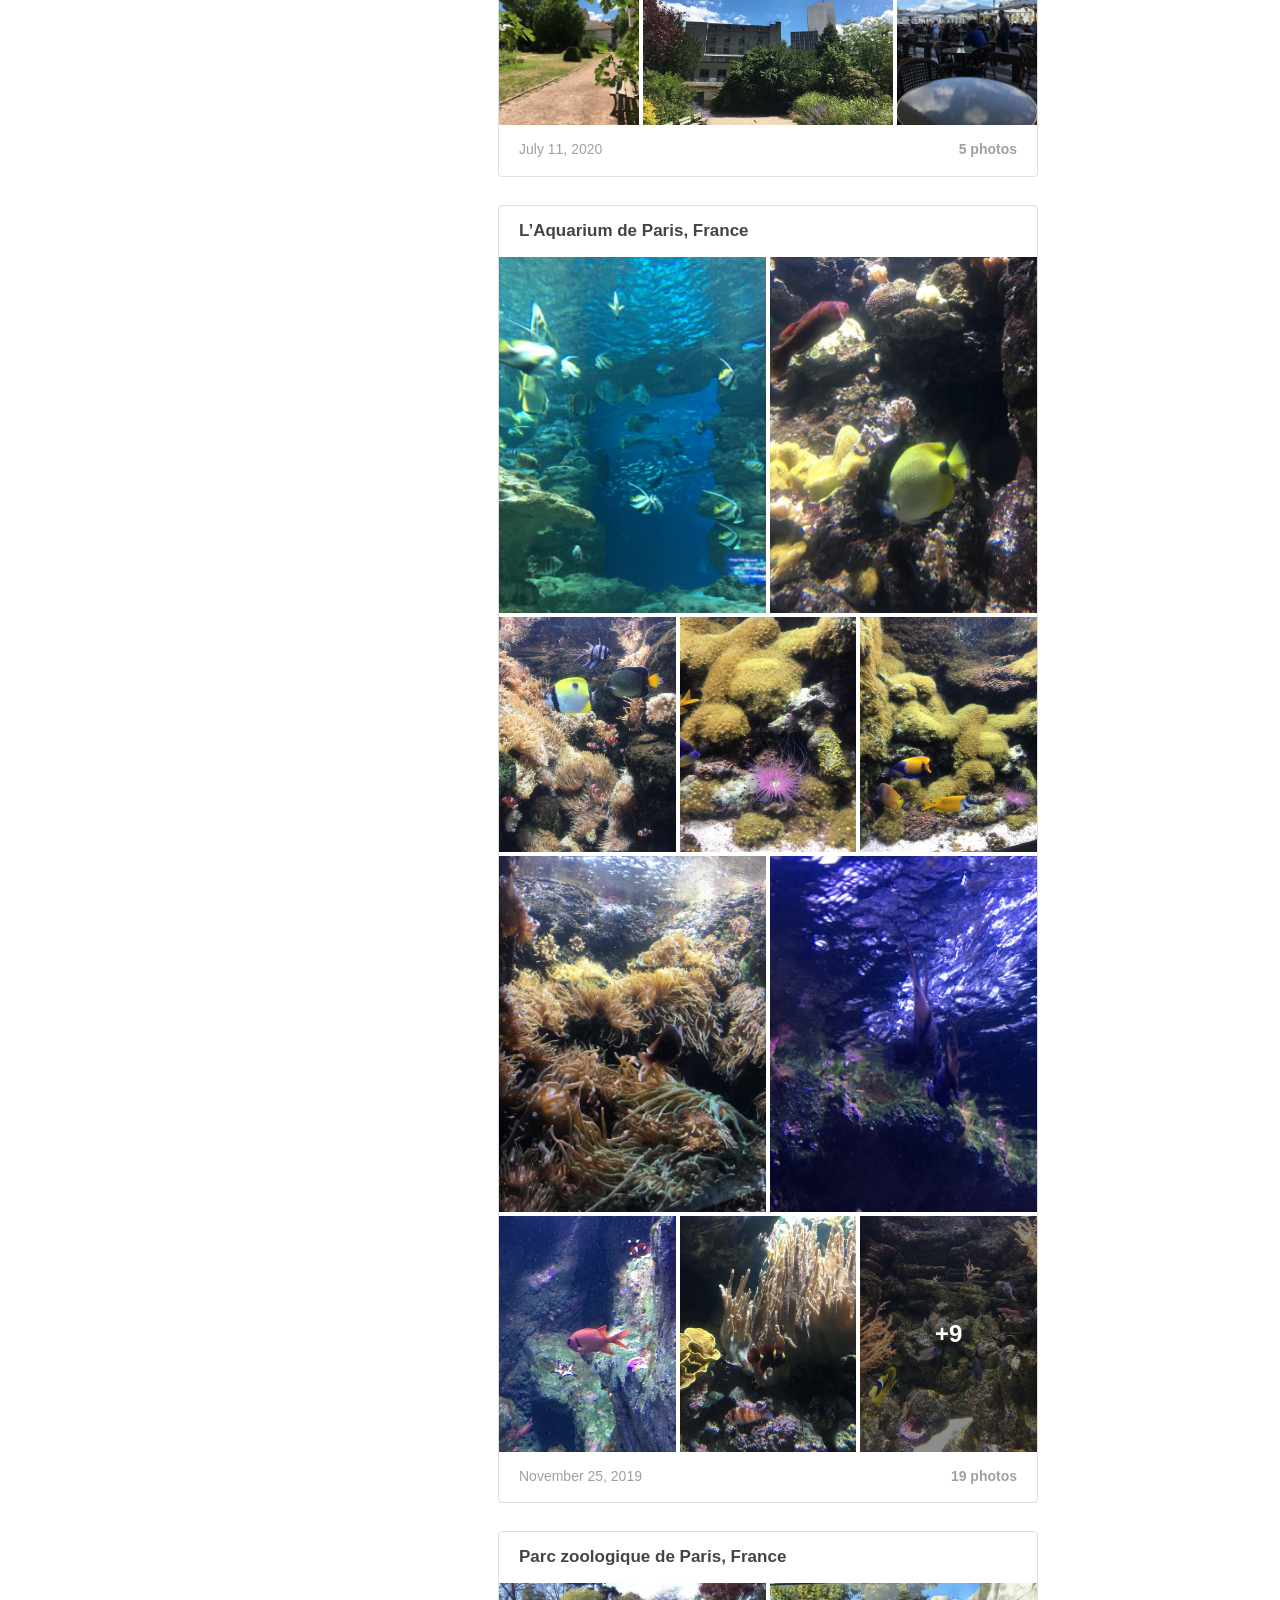
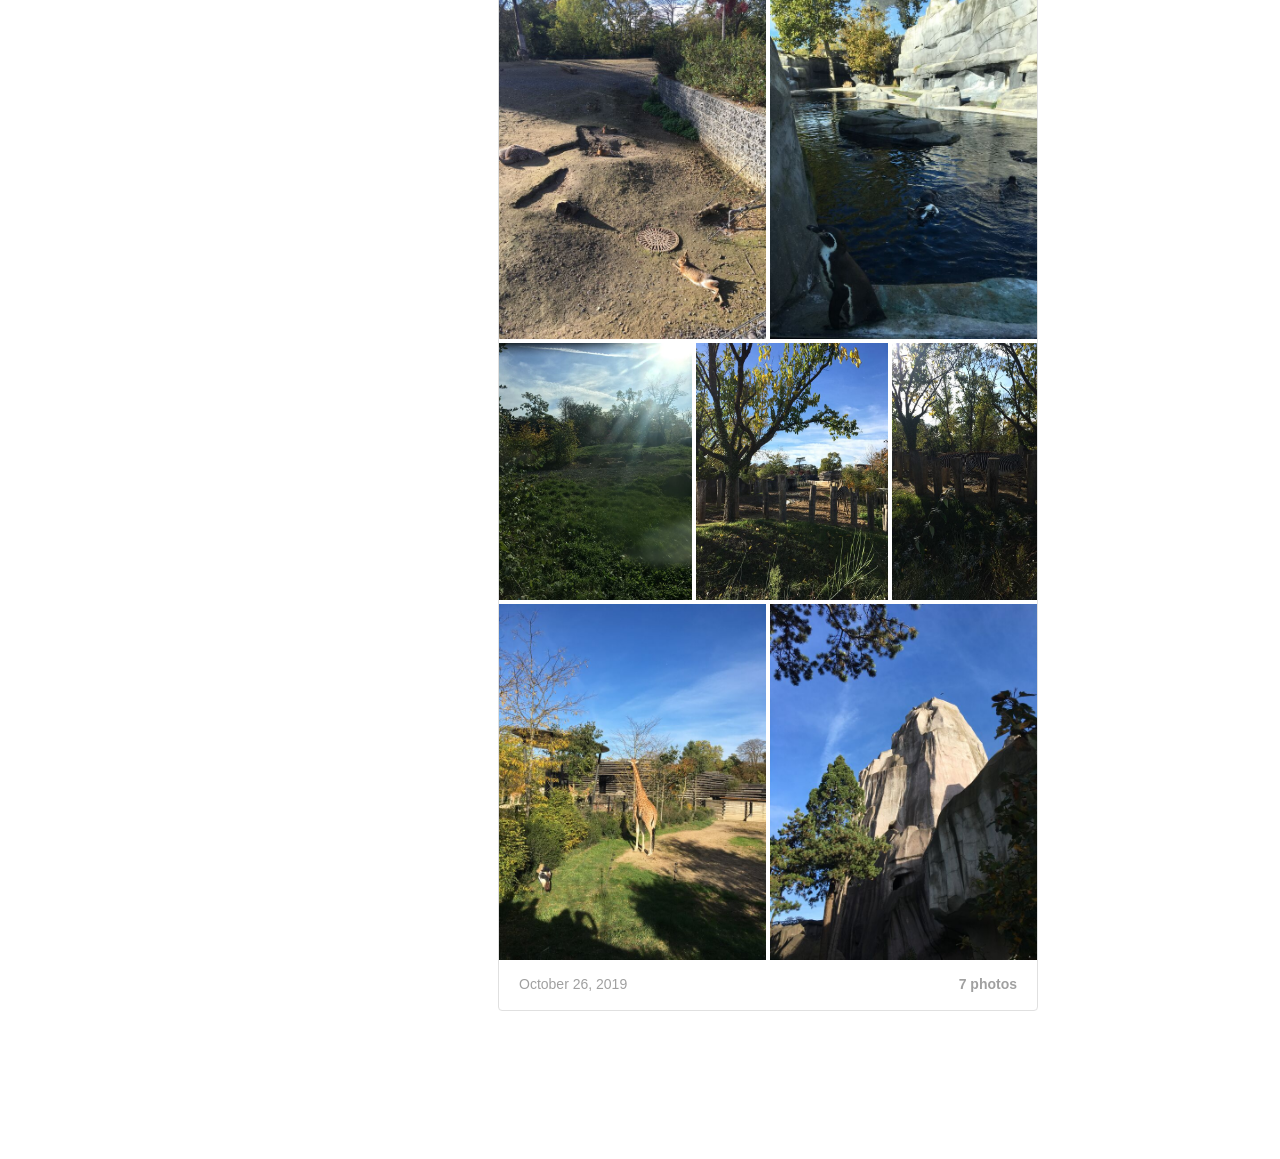
==== commit 900144b9: "Use custom domain asamet.co Co-Authored-By: Claude Opus 5.5 <noreply@anthropic.com>" ====
--- a/index.html
+++ b/index.html
@@ -8,8 +8,8 @@
   <meta property="og:title" content="Afsaneh Samet">
   <meta property="og:description" content="Photo blog">
   <meta property="og:type" content="website">
-  <meta property="og:url" content="https://afsanehs.github.io/">
-  <meta property="og:image" content="https://afsanehs.github.io/photos/laguna-beach-2025/img-5953-l.jpg">
+  <meta property="og:url" content="https://asamet.co/">
+  <meta property="og:image" content="https://asamet.co/photos/laguna-beach-2025/img-5953-l.jpg">
   <meta name="twitter:card" content="summary_large_image">
   <link rel="icon" href="favicon.svg" type="image/svg+xml">
   <link rel="stylesheet" href="style.css?v=710274d6">
